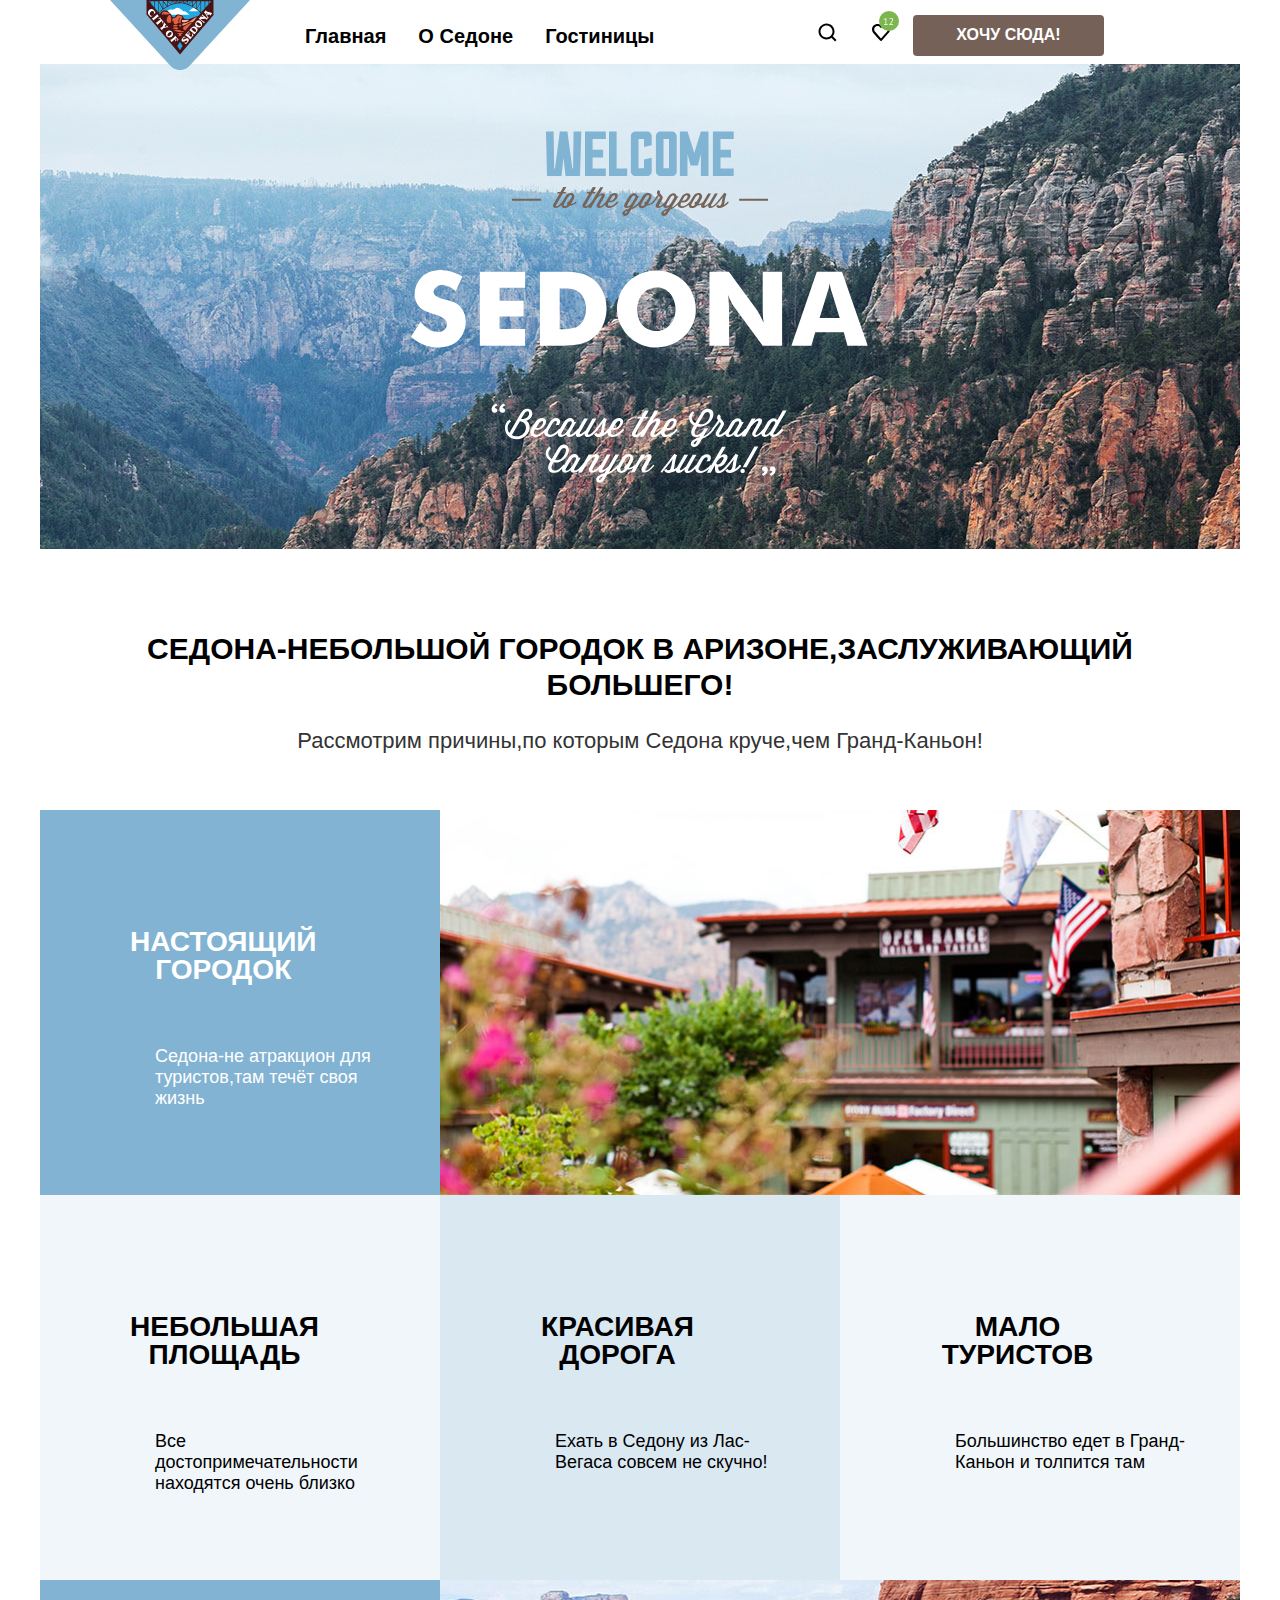
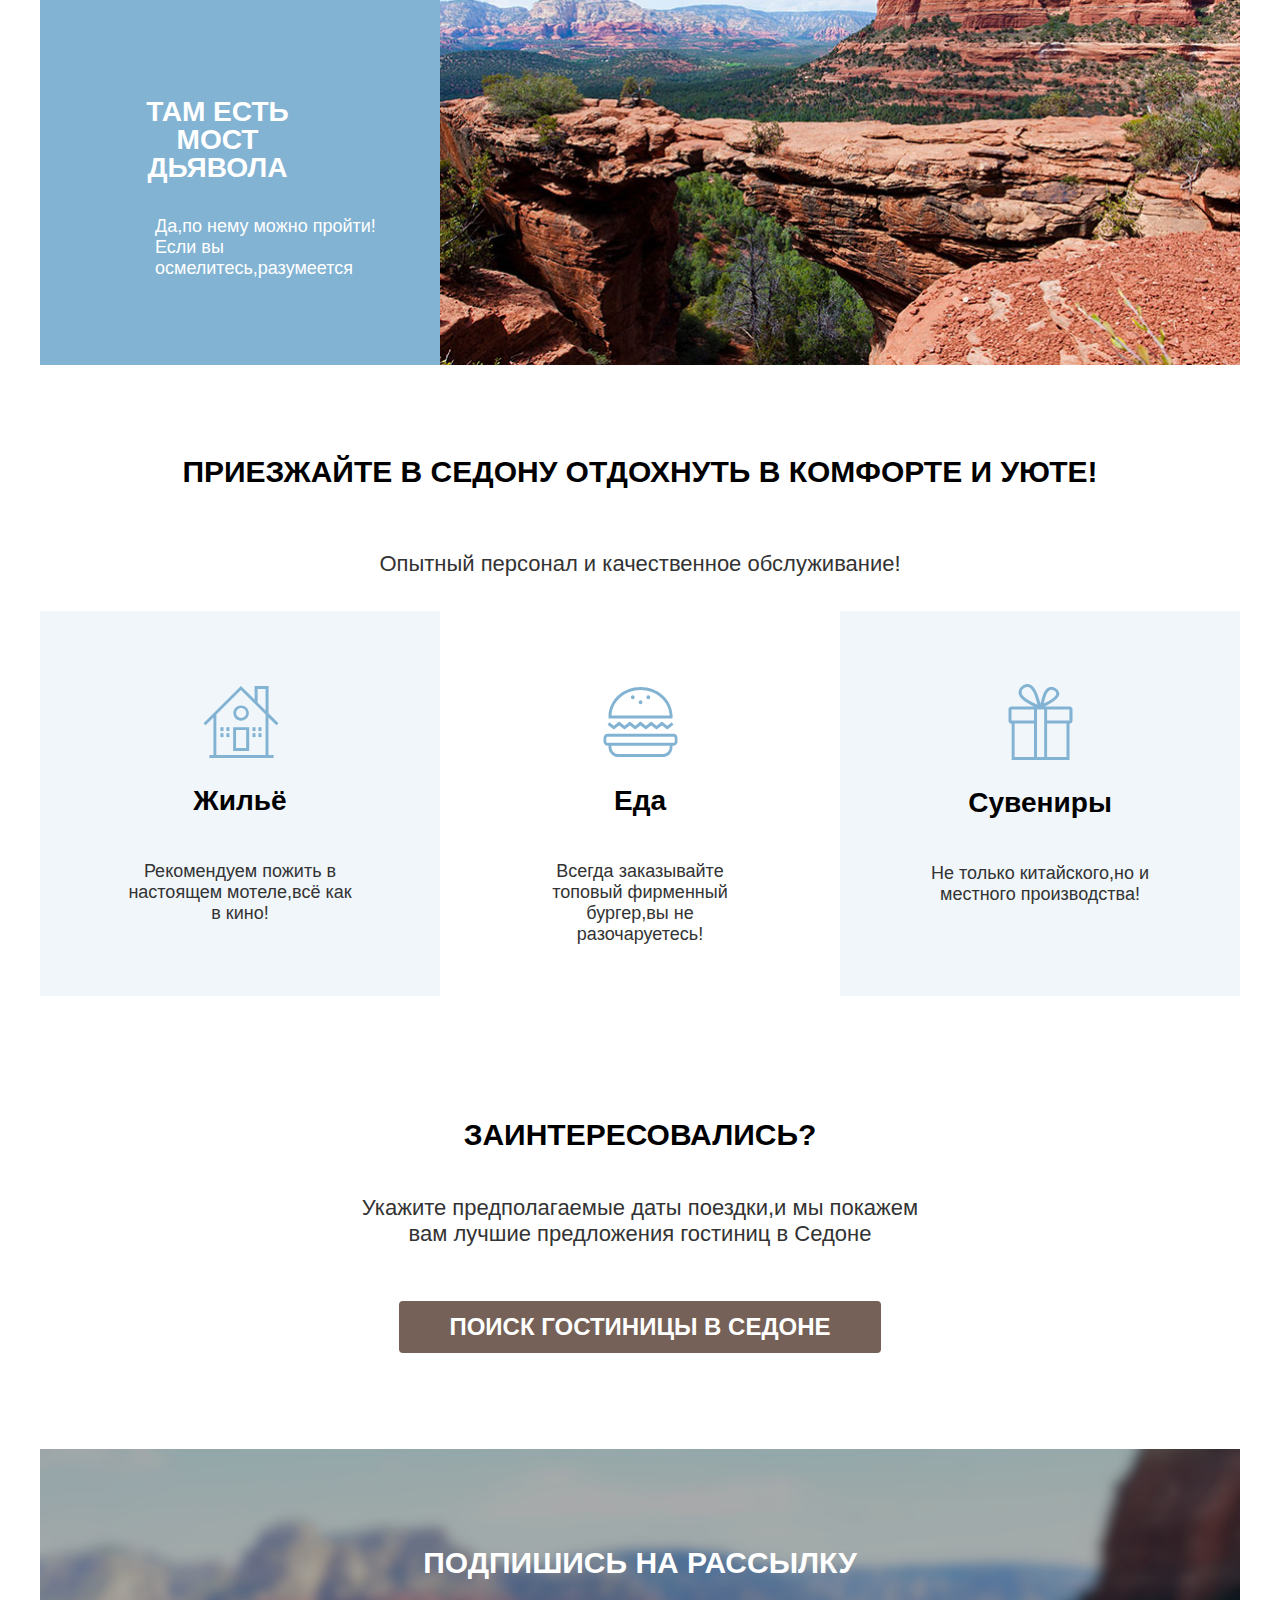
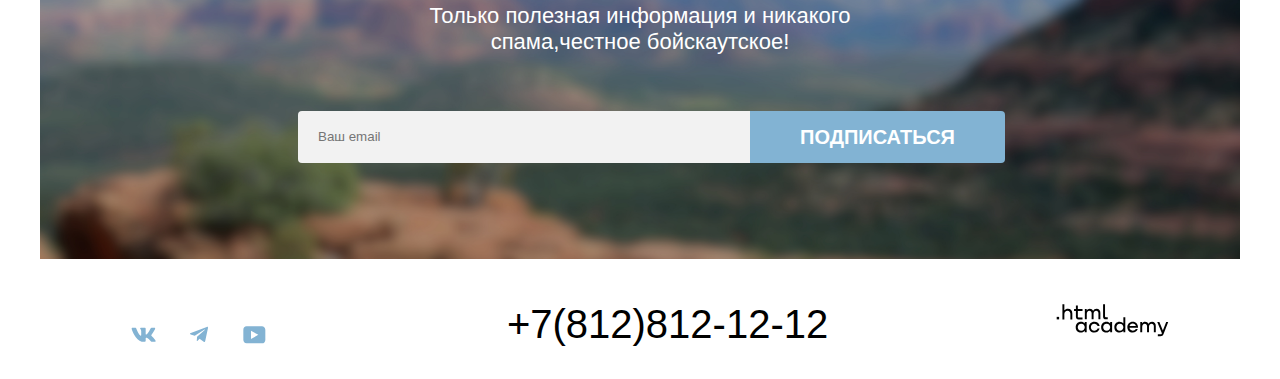
==== index.html @ cc3d9386 "Merge pull request #4 from StellaTessla/master" ====
<!DOCTYPE html>
<html lang="ru">

  <head>
    <meta charset="utf-8" >
    <title>HTML Academy: Седона</title>
    <link rel="stylesheet" href="styles/style.css">
  </head>

  <body>
    <div class="container">
      <header class="page-header">
        <a class="nav-logo">
          <img class="logo-img" src="images/images/logo_sedona.svg" width="140" height="70" alt="логотип">
        </a>
        <nav class="navigation">
          <ul class="navigation-list">
            <li class="navigation-item navigation-item--active">
              <a class="navigation-link" href="#">Главная</a>
            </li>
            <li class="navigation-item">
              <a class="navigation-link" href="#">О Седоне</a>
            </li>
            <li class="navigation-item">
              <a class="navigation-link" href="catalog.html">Гостиницы</a>
            </li>
          </ul>
          <ul class="navigation-user">
            <li class="item-user">
              <a class="navigation-link" href="#">
                <img src="images/img_icon/search_icon.svg" width="44" height="64">
              </a>
            </li>
            <li class="item-user">
              <a class="navigation-link" href="#">
                <img src="images/img_icon/favorites_icon.svg" width="44" height="64">
              </a>
            </li>
            <li class="item-user-registration">
              <a class="navigation-link-registration" href="#">Хочу сюда!</a>
            </li>
          </ul>
        </nav>
      </header>
      <main class="main-container main-inner">
        <section class="hero">
          <img src ="images/images/welcome.svg" width="458" height="352" alt="welcome">
        </section>
        <section class="advantages">
         <div class="welcome">
          <p class="advantages-description heading-m">
            Седона-небольшой городок в Аризоне,заслуживающий большего!
          </p>
          <p class="description-advantages heading-s">
            Рассмотрим причины,по которым Седона круче,чем Гранд-Каньон!
          </p>
         </div>
          <ul class="advantages-list">
            <li class="advantages-item advantages-item--picture">
              <div class="advantages-item-text">
              <h3 class="advantages-title">Настоящий городок</h3>
              <p class="advantages-description description text-m">
                Седона-не атракцион для туристов,там течёт своя жизнь
              </p>
            </div>
              <img src="images/images/photo-1.jpg" width="800" height="385" alt="Вид на здания города">
            </li>
            <li class="advantages-item">
              <div class="advantages-item-text">
              <h3 class="advantages-title">Небольшая площадь</h3>
              <p class="advantages-description description text-m">
                Все достопримечательности находятся очень близко
              </p>
            </div>
            </li>
            <div class="advantages-item-color">
            <li class="advantages-item">
              <div class="advantages-item-text">
              <h3 class="advantages-title">Красивая дорога</h3>
              <p class="advantages-description description text-m">
                Ехать в Седону из Лас-Вегаса совсем не скучно!
              </p>
              </div>
              </div>
            </li>
            <li class="advantages-item">
              <div class="advantages-item-text">
              <h3 class="advantages-title">Мало туристов</h3>
              <p class="advantages-description description text-m">
                Большинство едет в Гранд-Каньон и толпится там
              </p>
              </div>
            </li>
            <li class="advantages-item advantages-item--picture">
              <div class="advantages-item-text">
              <h3 class="advantages-title">Там есть мост дьявола</h3>
              <p class="advantages-description description text-m">
                Да,по нему можно пройти!Если вы осмелитесь,разумеется
              </p>
              </div>
              <img src="images/images/photo-2.jpg" width="800" height="385" alt="Вид на каньон в Седоне">
            </li>
          </ul>
        </section>
        <section class="services">
          <div class="welcome2-container">
          <p class="advantages-description heading-m">
            Приезжайте в Седону отдохнуть в комфорте и уюте!
          </p>
          <p class="description-advantages heading-s">
            Опытный персонал и качественное обслуживание!
          </p>
          </div>
          <ul class="services-list">
            <li class="service-item service-item--primary">
              <img src="images/img_icon/housing-icon.svg" width="77" height="72" alt="Жильё">
              <h3 class="service-title">Жильё</h3>
              <p class="service-description description text-m">
                Рекомендуем пожить в настоящем мотеле,всё как в кино!
              </p>
            </li>
            <li class="service-item">
              <img src="images/img_icon/food-icon.svg" width="76" height="72" alt="Еда">
              <h3 class="service-title">Еда</h3>
              <p class="service-description description text-m">
                Всегда заказывайте топовый фирменный бургер,вы не разочаруетесь!
              </p>
            </li>
            <li class="service-item service-item--primary">
              <img src="images/img_icon/souvenirs-icon.svg" width="76" height="76" alt="Сувениры">
              <h3 class="service-title">Сувениры</h3>
              <p class="service-description description text-m">
                Не только китайского,но и местного производства!
              </p>
            </li>
          </ul>
        </section>
        <section class="search">
          <h2 class="search-title">Заинтересовались?</h2>
          <p class="search-description">
            Укажите предполагаемые даты поездки,и мы покажем вам лучшие
            предложения гостиниц в Седоне
          </p>
          <a href="catalog.html" class="registration">Поиск гостиницы в Седоне</a>
        </section>
        <section class="newsletter">
          <h2 class="newsletter-title">Подпишись на рассылку</h2>
          <p class="newsletter-description">
            Только полезная информация и никакого спама,честное бойскаутское!
          </p>
          <form class="newsletter-form" action="https://echo.htmlacademy.ru/" method="post">
              <input class="field" placeholder="Ваш email" type="email" name="newsletter-email" id="newsletter-email"
                required>
            <button type= "submit" class="button-newsletter">Подписаться</button>
          </form>
        </section>
      </main>
      <footer class="footer-contacts">
          <ul class="footer-social-list">
            <li class="footer-social-item">
              <a class="footer-social-link" href="#"><span class="visually-hidden">Вконтакте</span>
              <img src="images/img_icon/social-vk_icon.svg" width="48" height="41" alt="Вконтакте">
              </a>
            </li>
            <li class="footer-social-item">
              <a class="footer-social-link" href="#"><span class="visually-hidden">Телеграм</span>
              <img src="images/img_icon/social-telegram_icon.svg" width="48" height="41" alt="Telegram">
              </a>
            </li>
            <li class="footer-social-item">
              <a class="footer-social-link" href="#">
            <span class="visually-hidden">Youtube</span>
            <img src="images/img_icon/social-youtube_icon.svg" width="48" height="41" alt="Youtube">
            </a>
            </li>
          </ul>
          <a class="footer-contacts-adress-phone" href="tel:+7(812)812-12-12">+7(812)812-12-12</a>
          <a class="about-creators" href="tphts://htmlacademy.ru/"><img src="images/images/logo_htmlacademy.svg"
              width="115" height="33" alt="Логотип HTML Academy"></a>
      </footer>
    </div>
  </body>

</html>
---- styles/style.css ----
@font-face {
  font-family: "PT Sans";
  font-style: normal;
  font-weight: 400;
  src: url("fonts/ptsans-400.woff2") format(woff2);
  font-display: swap;
}

@font-face {
  font-family: "PT Sans";
  font-style: normal;
  font-weight: 700;
  src: url("fonts/ptsans-700.woff2") format(woff2);
  font-display: swap;
}


html {
box-sizing: border-box;
}

*,*:before, *:after{
  box-sizing: inherit;
}

.container {
  width: 1200px;
  margin: 0 auto;
}

body {
  margin: 0;
  font-family: "PT Sans", "Arial", sans-serif;
  font-size: 24px;
  line-height: 28px;
  color: #000000;
  background-color: #ffffff;
}

.visually-hidden{
  position:absolute;
  width: 1px;
  height: 1px;
  margin: 1px;
  padding: 0;
  border: 0;
  clip: rect(0 0 0 0);
  overflow: hidden;
}

/*Pages*/

.page-header {
display: flex;
flex-direction: row;
width: 1200px;
padding: 0 70px;
height: 70px;
justify-content: space-between;
margin-bottom: -6px;
}

.nav-logo {
  display: block;
  position: relative;
}

.navigation {
  display: flex;
  margin: 0 auto;
  max-width: 890px;
  justify-content: space-between;
}

.navigation-list {
  display: flex;
  flex-wrap: wrap;
  width: 500px;
  margin: 0;
  padding: 0;
  align-items: center;
  list-style: none;
  box-sizing: border-box;
}

.navigation-item {
  margin-right: 32px;
  display: list-item;
  list-style: none;
}

.navigation-user {
  display: flex;
  align-items: center;
  width: 310px;
  list-style: none;
  margin: 0;
  padding: 0;
}

.item-user{
  margin-right: 10px;
  display: list-item;
}

.navigation-link {
  font-size: 20px;
  font-weight: 700;
  line-height: 24px;
  text-decoration: none;
  text-align: left;
  color: #000000;
}

.item-user-registration {
  min-height: 41px;
  display: flex;
  text-align: center;
  text-transform: uppercase;
  background-color: #756157;
  width: 191px;
  border: none;
  border-radius: 4px;
}

.navigation-link-registration{
  display: inline-block;
  margin: auto;
  border-radius: 4px;
  font-size: 16px;
  font-weight: 700;
  line-height: 20px;
  text-align: center;
  text-decoration: none;
  color: #ffffff;
}

.main-container {
  flex-grow: 1;
}


.hero {
  display: flex;
  flex-direction: column;
  justify-content: center;
  align-items: center;
  width: 1200px;
  height: 485px;
  background-image: url("../images/images/sedona-mountains.jpg");
  background-size: cover;
  background-color: #333333;
}

/*heading*/
.heading-m {
  font-weight: 700;
  font-size: 30px;
  line-height: 36px;
  text-transform: uppercase;
  text-align: center;
}

.heading-s {
  font-size: 22px;
  line-height: 26px;
  font-weight: 400;
  text-align: center;
}

/*texts*/
.text-m {
  font-size: 18px;
  line-height: 21px;
  font-weight: 400;
  width: 230px;
  height: 42px;;
}

/*advantages*/

.welcome{
  display: flex;
  flex-direction: column;
  justify-content: center;
  align-items: center;
  padding: 69px 0;;
  height: 261px;
  box-sizing: inherit;
}

.advantages-description {
  display: flex;
  min-height: 72px;
  margin:25px;
}

.description-advantages {
  display: flex;
  text-align: center;
  font-weight: 400;
  color: #333333;
  height: 26px;
  margin: 0 ;
}

.advantages-list{
  display: flex;
  flex-wrap: wrap;
  list-style: none;
  margin: 0;
  padding: 0;
}
.advantages-item-color{
  background: #83B3D333;
}

.advantages-item {
  display: flex;
  align-items: center;
  justify-content: center;
  width: 400px;
  height: 385px;
  background-color:  #83b3d31f;
}
.advantages-item-text{
  width: 400px;
  height: 385px;
  padding: 90px;
}

.advantages-item--picture {
  width: 100%;
  color: #ffffff;
  background-color: #82b3d3;
}

.advantages-title {
  display: flex;
  text-transform: uppercase;
  max-width: 175px;
  height:88px;
  line-height: 28px;
  font-weight: 700;
  text-align: center;
  margin-bottom: 30px;
}

/*services*/
.welcome2-container{
  display: flex;
  flex-wrap: wrap;
  justify-content: center;
  align-items: center;
  padding: 64px 0;
  height: 246px;
}

.service{
  height: 631px;
}

.services-list {
  display: grid;
  grid-template-columns: repeat(auto-fit, minmax(400px, 1fr));
  grid-template-rows: 385px;
  text-align: center;
  list-style: none;
  margin: 0;
  padding: 0;
}

.service-item {
  display: flex;
  flex-direction: column;
  align-items: center;
  justify-content: center;
  padding: 20px 85px;
  width: 400px;
}

.service-title {
  display: flex;
  font-weight: 700;
  text-align: center;
}

.service-description {
  display: flex;
  font-size: 18px;
  font-weight: 400;
  line-height: 21px;
  text-align: center;
  color: #333333;
}

.service-item--primary {
  background-color: #83b3d31f;
}

/*search*/
.search {
  display: flex;
  flex-direction: column;
  align-items: center;
  justify-content: center;
  padding: 96px 304px;
}

.search-title {
  margin-bottom: 20px;
  text-transform: uppercase;
  font-size: 30px;
  font-weight: 700;
  line-height: 36px;
  text-align: center;
}

.search-description {
  margin-bottom: 54px;
  font-size: 22px;
  font-weight: 400;
  line-height: 26px;
  text-align: center;
  color: #333333;
}

.registration {
  display: inline-block;
  font-family: inherit;
  text-transform: uppercase;
  text-decoration: none;
  border-radius: 4px;
  min-height: 52px;
  font-weight: 700;
  line-height: 36px;
  padding: 8px 50px;
  text-align: center;
  color: #ffffff;
  background-color: #756157;
}

/*newsletter*/

.newsletter {
  display: flex;
  flex-direction: column;
  align-items: center;
  justify-content: center;
  padding: 96px 70px;
  background-image: url(../images/images/footer.jpg);
  background-size: 100% auto ;
  background-color: blue ;
  background-repeat: no-repeat;
}

.newsletter-title {
  font-size: 30px;
  font-weight: 700;
  line-height: 36px;
  text-align: center;
  text-transform: uppercase;
  margin: 0;
  color: #ffffff;
}


.newsletter-description {
  max-width: 467px;
  height: 54px;
  margin-bottom: 54px;
  font-size: 22px;
  font-weight: 400;
  line-height: 26px;
  text-align: center;
  color: #ffffff;
}

.newsletter-form{
  display:grid;
  grid-template-columns: 1fr auto;
  height: 52px;
  width: 684px;
}

.newsletter-adress{
  display: inline-block;
  width: 452px;
  min-height: 52px;
  border: none;

}

.newsletter-email {
  font-size: 18px;
  font-weight: 400;
  line-height: 24px;
  text-align: left;
  color: #000000;
  background: #f2f2f2;
}

.field{
  width: 452px;
  min-height: 52px;
  padding: 12px 20px;
  background-color: #f2f2f2;
  border-radius: 4px 0 0 4px;
  border: none;
}

.button-newsletter {
  padding: 8px 50px;
  min-height: 52px;
  border-radius: 0%;
  border-bottom-right-radius: 4px ;
  border-top-right-radius: 4px;
  text-transform: uppercase;
  border: none;
  font-size: 20px;
  font-weight: 700;
  line-height: 36px;
  text-align: center;
  color: #ffffff;
  background-color: #82b3d3;
}
/*footer*/

.footer-contacts {
  display: flex;
  width: 1200;
  min-height: 120px;
  padding: 40px 70px 30px 70px;
  justify-content: space-between;
  align-items: center;
}

.footer-social-list{
  width: 170px;
  display: flex;
  flex-wrap: wrap;
  margin: 0;
  padding: 0;
  list-style-type:none ;
}

.footer-social-item {
  margin-right: 8px;
}

.footer-social-link{
  display: block;
  width: 47px;
  height: 40px;
  padding: 10px;
}

.footer-contacts-adress-phone {
  padding: 5px 10px;
  margin: 0;
  max-width: 700px;
  text-decoration: none;
  font-weight: 400;
  font-size: 40px;
  line-height: 40px;
  text-align: center;
  text-transform: uppercase;
  color: #000000;
}

.about-creators {
  width: 114.9px;
}

/*catalog-hotels*/

.catalog-hotels {
  color: #ffffff;
  height: 412px;
  padding: 35px 70px;
  background-image: url(../images/images/catalog-img.jpg);
  background-size: cover ;
  background-color: blue ;
  background-repeat: no-repeat;
}

.catalog-container{
  display: flex;
  flex-direction: column;
  width: 1060px;
  height: 306px;
}

.inner-header-title {
  font-size: 60px;
  font-weight: 700;
  line-height: 78px;
  text-align: left;
  margin-top: 0;
  margin-bottom: 8px;
}

.breadcrumbs{
  height: 22px;
  width: 1060px;
  display: flex;
  margin: 0;
  padding: 0;
  list-style-type: none;
  align-items: center;
  margin-bottom: 40px;
}

.breadcrumbs-item{
  display: flex;
}

.breadcrumbs-item-home{
  display: flex;
  align-self: center;
}

.breadcrumbs-link {
  font-size: 16px;
  font-weight: 400;
  line-height: 21px;
  text-align: left;
}

.breadcrumbs-link-home{
  display: block;
  padding: 1px;

}

.catalog-filter {
  display: flex;
  column-gap: 70px;
  /*justify-content: space-between;*/
  width: 1060px;
  height: 158px;
}

.catalog-filter-group{
  display: flex;
  border: none;
  padding: 0;
  margin: 0;
  width: 153px;
  height: 158px;
}

.catalog-filter-list{
  list-style: none;
  margin: 0;
  padding: 0;
  display: grid;
  width: 101px;
  height: 153px;
}

.catalog-filter-title {
  margin-bottom: 32px;
  margin-top: 0;

}


.catalog-filter-title {
  margin-bottom: 32px;
  font-size: 20px;
  font-weight: 700;
  line-height: 24px;
  text-align: left;
}

.catalog-filter-item {
  position: relative;
  display: block;
  height: 23px;
  width: 153px;
  font-size: 18px;
  font-weight: 400;
  line-height: 23px;
  text-align: left;
}

.control-input{
 top:2px;
 left:0;
 width: 20px;
 height: 20px;
 background-color: #ffffff;
}


.filter-price-input{
  position: relative;
  width: 143px;
  height: 48px;
  padding: 12px 20px;
  font-size: 18px;
  font-weight: 700;
  line-height: 24px;
  border: none;
  color: #333333;
}

.filter-price-input-min{
  border-radius: 4px 0 0 4px;
}

.span{
  position:absolute;
  top: 10%;
  right: 20%;
  color: #aaaaaa;
}

.filter-price-slider{
  border: none;
  padding: 0;
  margin: 0;
}

.filter-title{
  margin-bottom: 32px;
  margin-top: 0;
  font-size: 20px;
  font-weight: 700;
  line-height: 24px;
  text-transform: capitalize;
}

.price{
  margin-bottom: 46px;
}

.input-price{
  position: relative;
}

.range_line-progress{
 height: 4px;
 background-color: #ffffff;
}

.range_line{
  position: relative;
  height: 4px;
  background-color: rgba(255, 255, 255, 0.3);
}

.range_button{
  position: absolute;
  width: 20px;
  height: 20px;
  background-color: #ffffff;
  border: none;
  border-radius: 4px;
  cursor: pointer;
}

.range_button-more{
  top:-8px;
  left: -10px;
}

.range_button-less{
  top: -8px;
  right: -10px;
}
.button-price{
  display: flex;
  flex-direction: column;
  justify-content: flex-start;
  gap: 30px;
  padding-top: 56px;
}

.button-form {
  padding: 2px;
  max-width: 191px;
  font-size: 16px;
  font-weight: 700;
  line-height: 20px;
  text-align: center;
  text-transform: uppercase;
  min-height: 36px;
  color: #ffffff;
  background-color: #82b3d3;
}

.button-reset{
  font-size: 16px;
  font-weight: 700;
  line-height: 20px;
  text-align: center;
  background-color: transparent;
  padding: 8px 50px;
  color: #ffffff;
  text-transform: uppercase;
  min-height: 36px;
  max-width: 191px;


}

/*catalog*/
.catalog{
  padding: 50px 70px 60px;
}

.control-catalog {
  display: flex;
  align-items: center;
  justify-content: space-between;
  margin-bottom: 40px;
}

.catalog-hotel {
  display: flex;
  font-size: 30px;
  font-weight: 700;
  line-height: 36px;
  text-align: center;
  text-transform: uppercase;
  margin: 0;
}

.select-control {
  display: flex;
  align-items: center;
  width: 292px;
  padding: 14px 20px;
  font-size: 18px;
  font-weight: 400;
  line-height: 21px;
  text-align: left;
  color: #333333;
}

.cards{
  display: flex;
  flex-wrap: wrap;
  justify-content: center;
  align-items: center;
  margin-right: 8px;
  margin: 0;
  padding: 0;
  max-width: 300px;
}

.hotels{
  display: grid;
  grid-template-columns: repeat(3, 340px);
  grid-gap:20px;
  margin: 0;
  padding: 0;
  padding-bottom: 40px;
  margin-bottom: 40px;
}

.hotel-info {
  grid-template-columns: 140px 140px;
  grid-template-rows: 212px 1fr;
  grid-gap:16px 20px;
  padding: 20px;
  width: 340px;
  display: grid;
  border: 1px solid #e6e6e6;
  border-radius: 4px;
  margin-right: 20px;
}

.hotel-title {
  font-weight: 700;
  text-align: left;
  grid-column: 2 span;
}

.hotel-block {
  justify-self: start;
  font-size: 18px;
  font-weight: 400;
  line-height: 21px;
  text-align: left;
  color: #333333;
}

.hotel-price{
  justify-self: end;
  font-size: 18px;
  font-weight: 400;
  line-height: 21px;
  text-align: left;
  color: #333333;

}

.button-brown {
  text-transform: uppercase;
  text-decoration: none;
  padding: 8px;
  font-size: 16px;
  font-weight: 700;
  line-height: 20px;
  width: 140px;
  height: 36px;
  border-radius: 4px;
  text-align: center;
  color: #ffffff;
  background-color: #756157;
}

.button-blue {
  padding: 2px;
  font-family: inherit;
  width:140px;
  height: 36px;
  font-size: 16px;
  font-weight: 700;
  line-height: 20px;
  text-align: center;
  text-transform: uppercase;
  border-radius: 4px;
  color: #ffffff;
  background-color: #82b3d3;
}

.btn btn--green {
  font-size: 16px;
  font-weight: 700;
  line-height: 20px;
  text-align: center;
  background-color: #7db54f;
}

.hotel-stars{
  margin: 0;
  padding: 0;
  list-style-type: none ;
  display: flex;
  gap: 6px;
}

.hotel-rate-text {
  width: 140px;
  height: 20px;
  font-size: 16px;
  font-weight: 400;
  line-height: 20px;
  text-align: center;
  color: #333333;
  text-transform: uppercase;
  font-style: normal;
  background-color: #f2f2f2;
}

.pagination{
  display: flex;
  margin: 0;
  padding: 0;
  margin-right: 8px;
  list-style-type: none;
}

.pagination-item{
  margin-right: 8px; ;

}

.pagination-link {
  display: block;
  font-size: 20px;
  font-weight: 700;
  line-height: 36px;
  min-height: 60px;
  min-width: 60px;
  padding: 12px;
  text-decoration: none;
  text-align: center;
  background-color: #82b3d3;
}


.newsletter-catalog{
display: flex;
flex-direction: column;
align-items: center;
justify-content: center;
padding: 96px 70px;
color: #000000;
}

.newsletter-title-catalog{
  font-size: 30px;
  font-weight: 700;
  line-height: 36px;
  text-align: center;
  text-transform: uppercase;
  margin: 0;
}

.newsletter-description-catalog{
  max-width: 467px;
  height: 54px;
  margin-bottom: 54px;
  font-size: 22px;
  font-weight: 400;
  line-height: 26px;
  text-align: center;
}
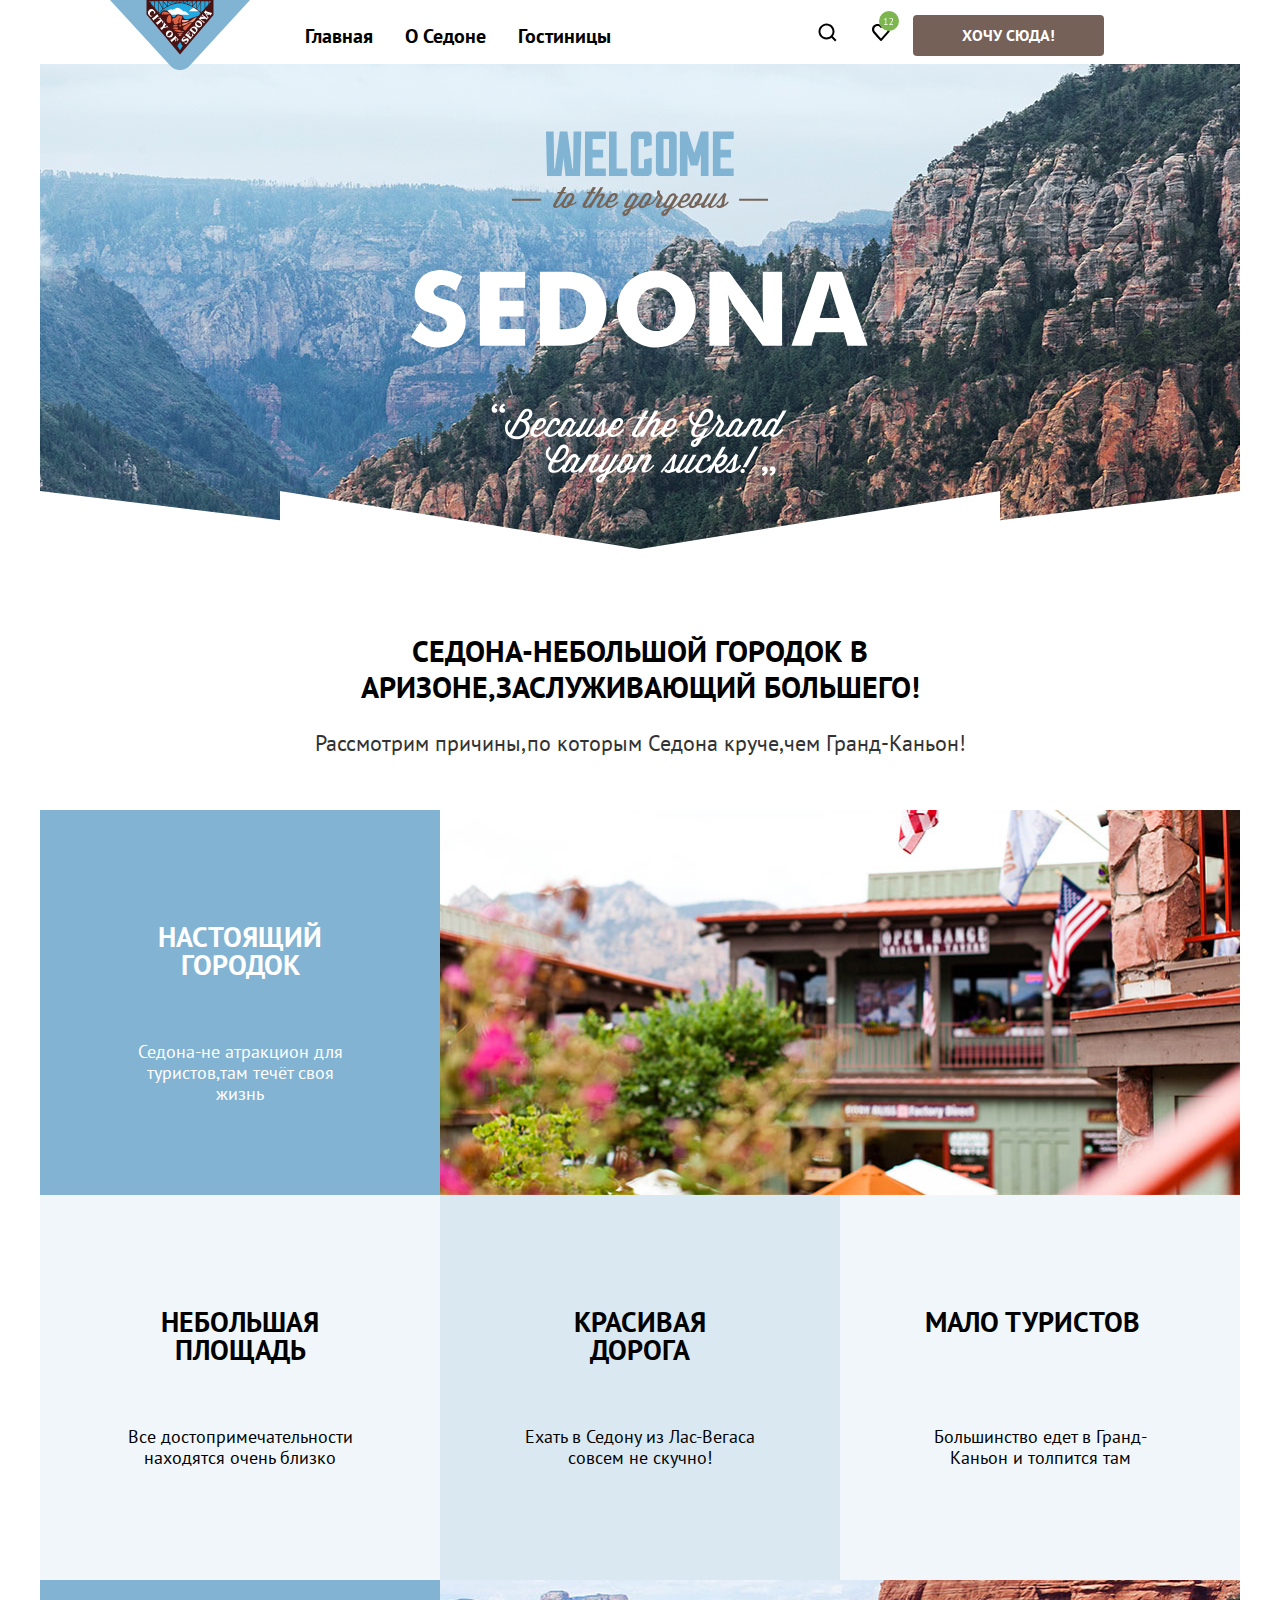
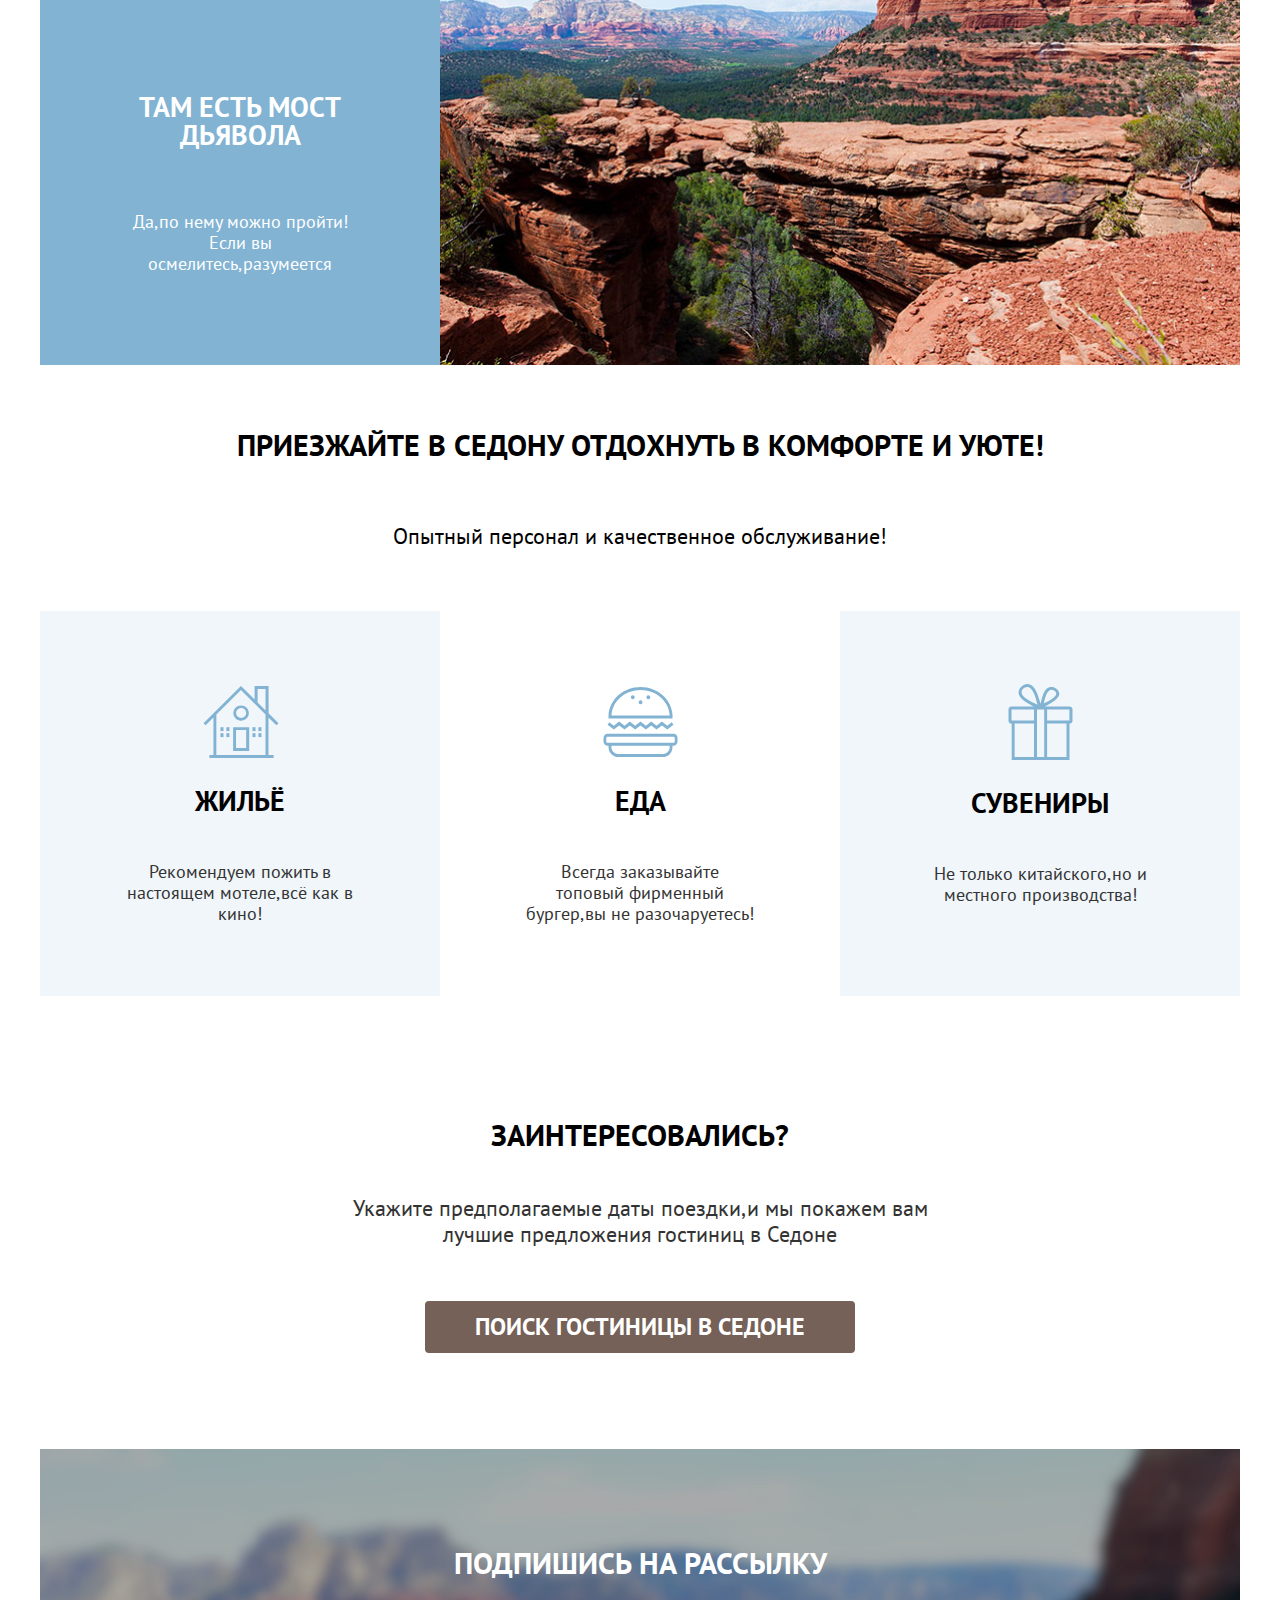
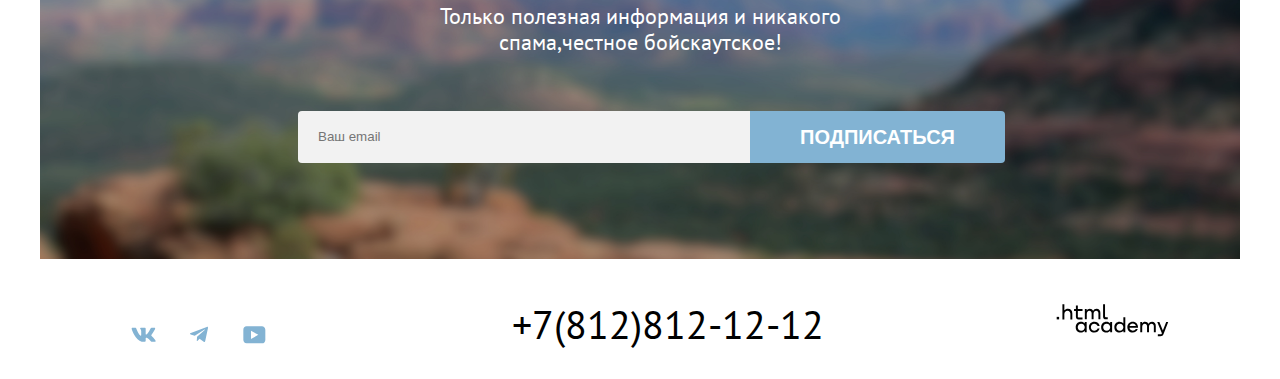
==== commit 2bb23841: "исправления2" ====
--- a/index.html
+++ b/index.html
@@ -104,10 +104,10 @@
         </section>
         <section class="services">
           <div class="welcome2-container">
-          <p class="advantages-description heading-m">
+          <p class="welcome-advantages">
             Приезжайте в Седону отдохнуть в комфорте и уюте!
           </p>
-          <p class="description-advantages heading-s">
+          <p class="advantages-welcome">
             Опытный персонал и качественное обслуживание!
           </p>
           </div>
--- a/styles/style.css
+++ b/styles/style.css
@@ -2,7 +2,7 @@
   font-family: "PT Sans";
   font-style: normal;
   font-weight: 400;
-  src: url("fonts/ptsans-400.woff2") format(woff2);
+  src: url("../fonts/PTSans-Regular.woff") format(woff2);
   font-display: swap;
 }
 
@@ -10,7 +10,7 @@
   font-family: "PT Sans";
   font-style: normal;
   font-weight: 700;
-  src: url("fonts/ptsans-700.woff2") format(woff2);
+  src: url("../fonts/PTSans-Bold.woff") format(woff2);
   font-display: swap;
 }
 
@@ -29,6 +29,9 @@
 }
 
 body {
+  display: flex;
+  flex-direction: column;
+  min-height: 100%;
   margin: 0;
   font-family: "PT Sans", "Arial", sans-serif;
   font-size: 24px;
@@ -63,6 +66,7 @@
 .nav-logo {
   display: block;
   position: relative;
+  z-index: 1;
 }
 
 .navigation {
@@ -148,12 +152,16 @@
   width: 1200px;
   height: 485px;
   background-image: url("../images/images/sedona-mountains.jpg");
+  clip-path: polygon(0% 0%, 100% 0%, 100% 88.04%, 80% 94.06%, 80% 88.04%, 50% 100%, 20% 88.04%, 20% 94.06%, 0% 88.04%);
   background-size: cover;
   background-color: #333333;
 }
 
 /*heading*/
 .heading-m {
+  max-width: 640px;
+  margin-bottom: 25px;
+  height: 72px;
   font-weight: 700;
   font-size: 30px;
   line-height: 36px;
@@ -173,6 +181,7 @@
   font-size: 18px;
   line-height: 21px;
   font-weight: 400;
+  text-align: center;
   width: 230px;
   height: 42px;;
 }
@@ -192,7 +201,6 @@
 .advantages-description {
   display: flex;
   min-height: 72px;
-  margin:25px;
 }
 
 .description-advantages {
@@ -217,16 +225,18 @@
 
 .advantages-item {
   display: flex;
+  flex-direction: column;
   align-items: center;
   justify-content: center;
   width: 400px;
   height: 385px;
   background-color:  #83b3d31f;
+  flex-wrap: wrap;
 }
 .advantages-item-text{
+  padding: 85px 85px ;
   width: 400px;
   height: 385px;
-  padding: 90px;
 }
 
 .advantages-item--picture {
@@ -238,12 +248,13 @@
 .advantages-title {
   display: flex;
   text-transform: uppercase;
-  max-width: 175px;
   height:88px;
   line-height: 28px;
   font-weight: 700;
   text-align: center;
   margin-bottom: 30px;
+  max-height: 175px;
+  word-wrap: break-word;
 }
 
 /*services*/
@@ -252,8 +263,25 @@
   flex-wrap: wrap;
   justify-content: center;
   align-items: center;
-  padding: 64px 0;
+  padding: 50px 0;
   height: 246px;
+}
+.welcome-advantages{
+  height: 72px;
+  margin-bottom: 20px;
+  font-weight: 700;
+  font-size: 30px;
+  line-height: 36px;
+  text-transform: uppercase;
+  margin: 0;
+}
+
+.advantages-welcome{
+  font-size: 22px;
+  line-height: 26px;
+  text-align: center;
+  margin: 0;
+  height: 26px;
 }
 
 .service{
@@ -283,6 +311,7 @@
   display: flex;
   font-weight: 700;
   text-align: center;
+  text-transform: uppercase;
 }
 
 .service-description {
@@ -406,6 +435,8 @@
   padding: 12px 20px;
   background-color: #f2f2f2;
   border-radius: 4px 0 0 4px;
+  outline: 0;
+  outline-offset: 0;
   border: none;
 }
 
@@ -670,6 +701,7 @@
   top: -8px;
   right: -10px;
 }
+
 .button-price{
   display: flex;
   flex-direction: column;
@@ -686,6 +718,8 @@
   line-height: 20px;
   text-align: center;
   text-transform: uppercase;
+  border: none;
+  border-radius: 4px;
   min-height: 36px;
   color: #ffffff;
   background-color: #82b3d3;
@@ -697,6 +731,7 @@
   line-height: 20px;
   text-align: center;
   background-color: transparent;
+  border: none;
   padding: 8px 50px;
   color: #ffffff;
   text-transform: uppercase;
@@ -732,12 +767,16 @@
   display: flex;
   align-items: center;
   width: 292px;
+  height: 52px;
+  border-radius: 4px;
+  border:2px solid #e5e5e5;
   padding: 14px 20px;
   font-size: 18px;
   font-weight: 400;
   line-height: 21px;
   text-align: left;
   color: #333333;
+  margin-right: 70px;
 }
 
 .cards{
@@ -777,6 +816,7 @@
   font-weight: 700;
   text-align: left;
   grid-column: 2 span;
+  margin-top:0 ;
 }
 
 .hotel-block {
@@ -807,6 +847,7 @@
   line-height: 20px;
   width: 140px;
   height: 36px;
+  border: none;
   border-radius: 4px;
   text-align: center;
   color: #ffffff;
@@ -822,6 +863,7 @@
   font-weight: 700;
   line-height: 20px;
   text-align: center;
+  border: none;
   text-transform: uppercase;
   border-radius: 4px;
   color: #ffffff;
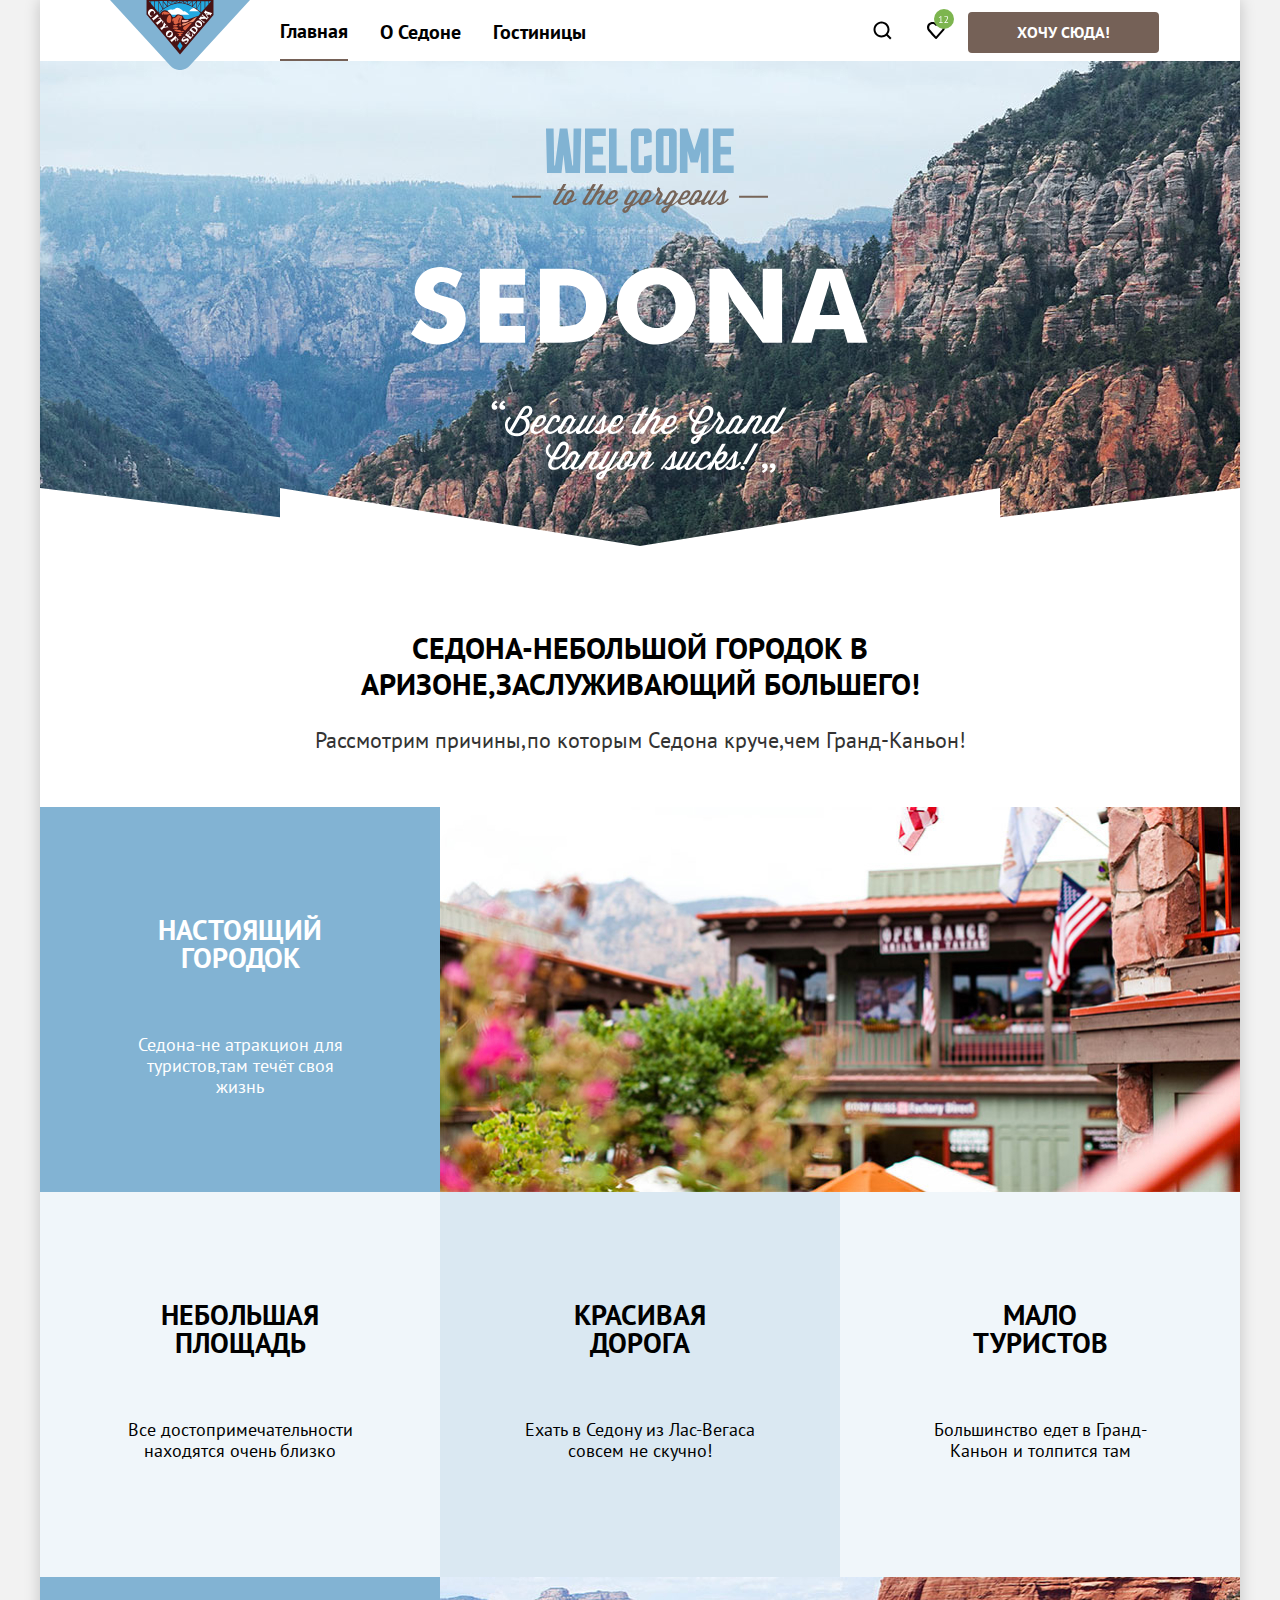
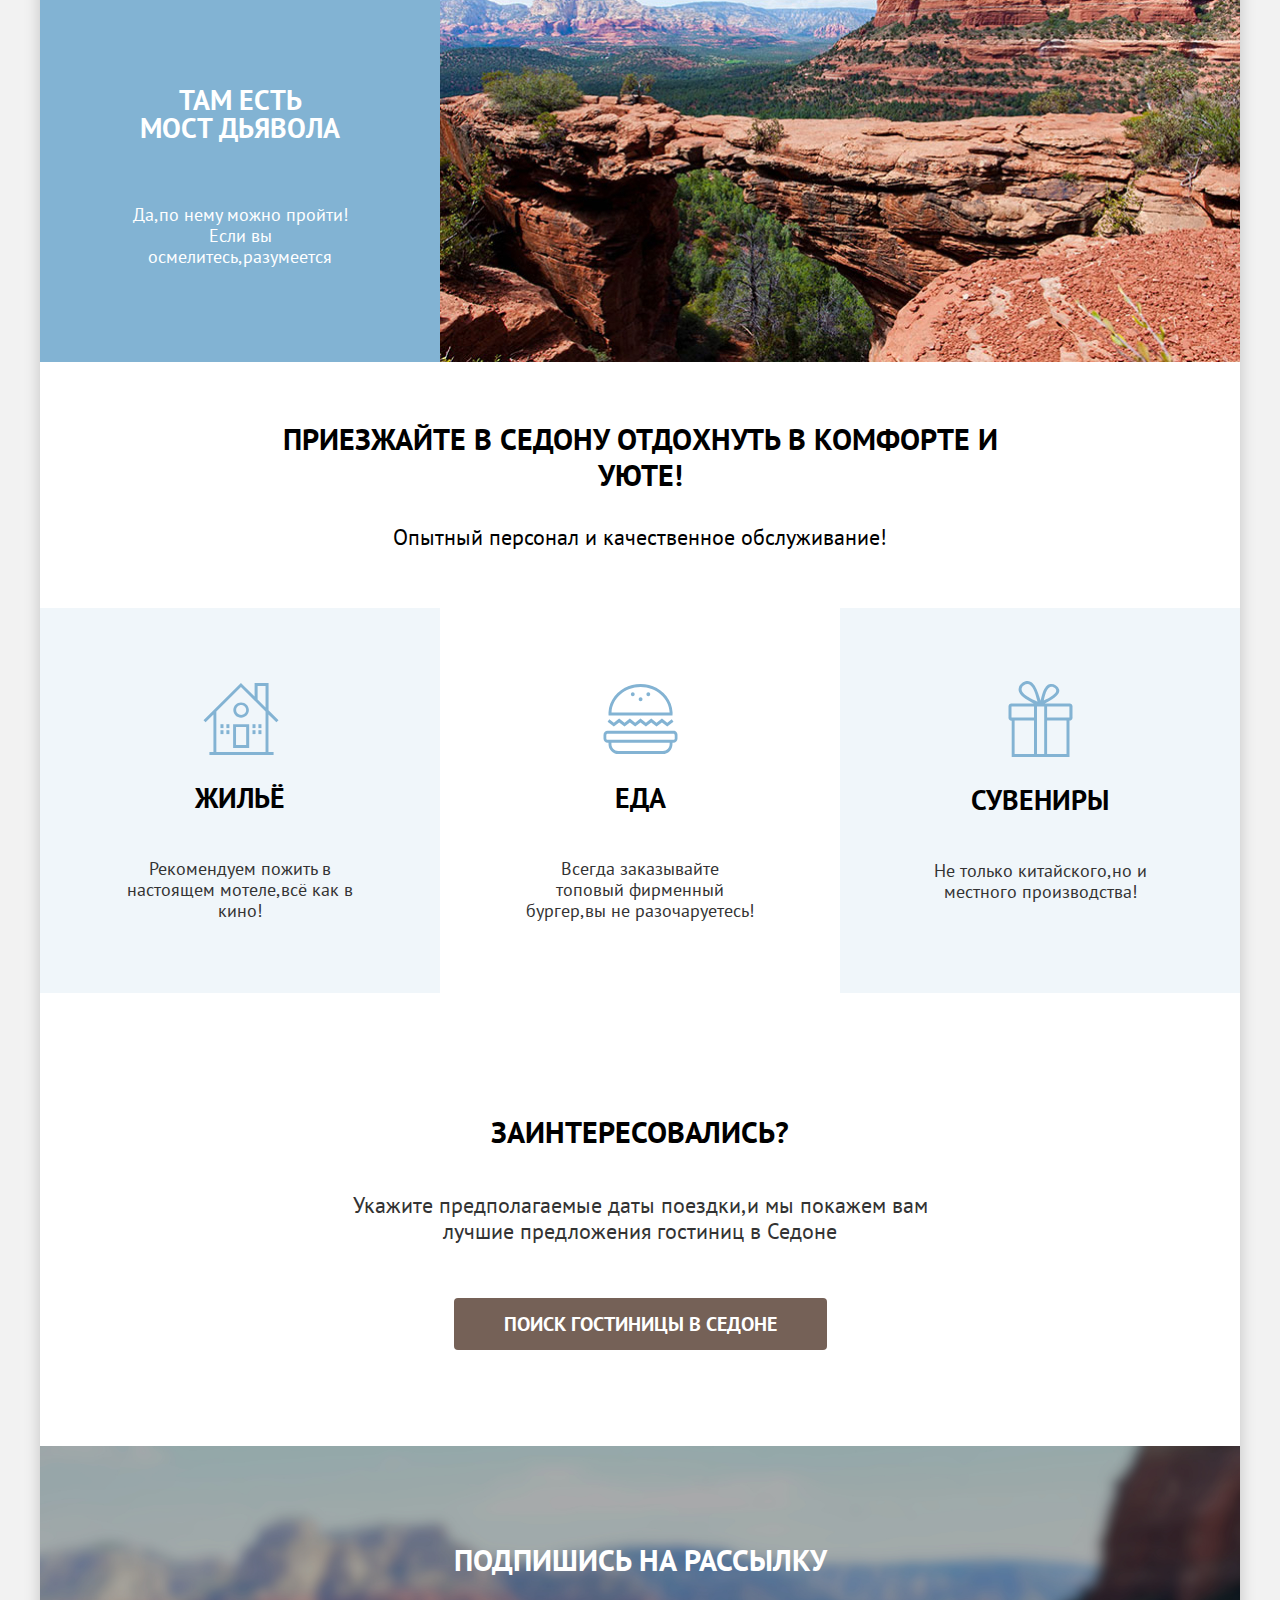
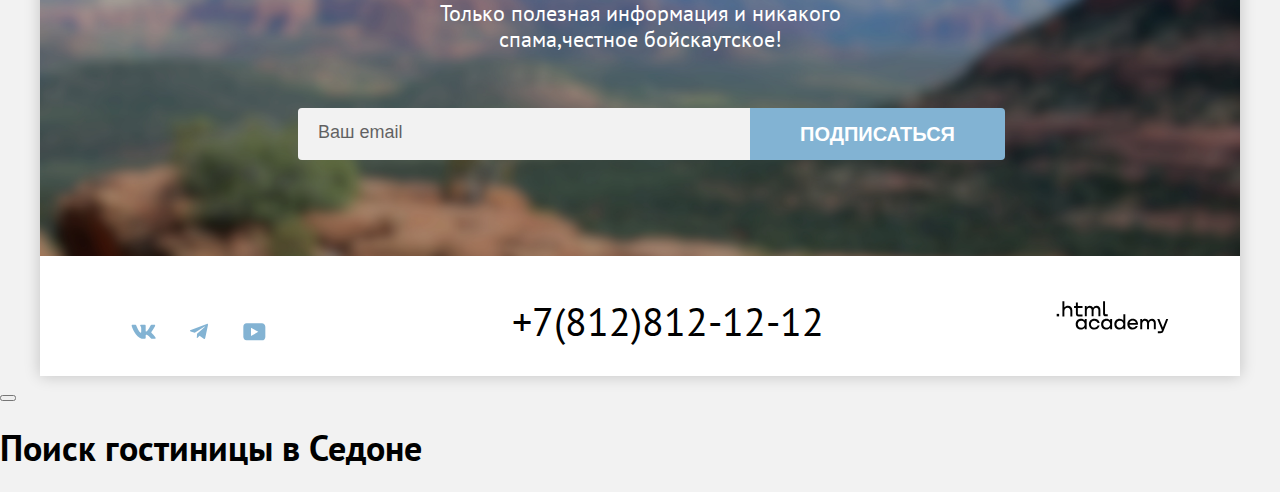
==== commit 60d5e403: "Исправления 3" ====
--- a/index.html
+++ b/index.html
@@ -15,8 +15,8 @@
         </a>
         <nav class="navigation">
           <ul class="navigation-list">
-            <li class="navigation-item navigation-item--active">
-              <a class="navigation-link" href="#">Главная</a>
+            <li class="navigation-item ">
+              <a class="navigation-link navigation-link-active" href="#">Главная</a>
             </li>
             <li class="navigation-item">
               <a class="navigation-link" href="#">О Седоне</a>
@@ -179,6 +179,17 @@
               width="115" height="33" alt="Логотип HTML Academy"></a>
       </footer>
     </div>
+  </*div class="modal-container">
+    <div class="modal modal-auth">
+      <button class="modal-close-button">
+        <span class="visually-hidden">Закрыть</span>
+      </button>
+      <section class="modal-content">
+        <h2 class="modal-title">Поиск гостиницы в Седоне</h2>
+      </section>
+    </div>
+
+    </div>
   </body>
 
 </html>
--- a/styles/style.css
+++ b/styles/style.css
@@ -16,16 +16,20 @@
 
 
 html {
-box-sizing: border-box;
-}
-
-*,*:before, *:after{
+  box-sizing: border-box;
+}
+
+*,
+*:before,
+*:after {
   box-sizing: inherit;
 }
 
 .container {
   width: 1200px;
   margin: 0 auto;
+  background-color: #ffffff;
+  box-shadow: 0px 0px 15px 0px #00000033;
 }
 
 body {
@@ -37,11 +41,11 @@
   font-size: 24px;
   line-height: 28px;
   color: #000000;
-  background-color: #ffffff;
-}
-
-.visually-hidden{
-  position:absolute;
+  background-color: #f2f2f2;
+}
+
+.visually-hidden {
+  position: absolute;
   width: 1px;
   height: 1px;
   margin: 1px;
@@ -54,13 +58,13 @@
 /*Pages*/
 
 .page-header {
-display: flex;
-flex-direction: row;
-width: 1200px;
-padding: 0 70px;
-height: 70px;
-justify-content: space-between;
-margin-bottom: -6px;
+  display: flex;
+  flex-direction: row;
+  width: 1200px;
+  padding: 0 70px;
+  height: 67px;
+  justify-content: space-between;
+  margin-bottom: -6px;
 }
 
 .nav-logo {
@@ -70,9 +74,9 @@
 }
 
 .navigation {
-  display: flex;
-  margin: 0 auto;
-  max-width: 890px;
+  height: 64px;
+  display: flex;
+  width: 890px;
   justify-content: space-between;
 }
 
@@ -93,6 +97,15 @@
   list-style: none;
 }
 
+.navigation-link{
+  display: block;
+  padding: 16px 0 16px 0;
+}
+
+.navigation-link-active{
+  border-bottom: 2px solid #756157;
+}
+
 .navigation-user {
   display: flex;
   align-items: center;
@@ -102,7 +115,7 @@
   padding: 0;
 }
 
-.item-user{
+.item-user {
   margin-right: 10px;
   display: list-item;
 }
@@ -127,7 +140,7 @@
   border-radius: 4px;
 }
 
-.navigation-link-registration{
+.navigation-link-registration {
   display: inline-block;
   margin: auto;
   border-radius: 4px;
@@ -183,17 +196,19 @@
   font-weight: 400;
   text-align: center;
   width: 230px;
-  height: 42px;;
+  height: 42px;
+  ;
 }
 
 /*advantages*/
 
-.welcome{
+.welcome {
   display: flex;
   flex-direction: column;
   justify-content: center;
   align-items: center;
-  padding: 69px 0;;
+  padding: 69px 0;
+  ;
   height: 261px;
   box-sizing: inherit;
 }
@@ -209,17 +224,18 @@
   font-weight: 400;
   color: #333333;
   height: 26px;
-  margin: 0 ;
-}
-
-.advantages-list{
+  margin: 0;
+}
+
+.advantages-list {
   display: flex;
   flex-wrap: wrap;
   list-style: none;
   margin: 0;
   padding: 0;
 }
-.advantages-item-color{
+
+.advantages-item-color {
   background: #83B3D333;
 }
 
@@ -230,11 +246,12 @@
   justify-content: center;
   width: 400px;
   height: 385px;
-  background-color:  #83b3d31f;
+  background-color: #83b3d31f;
   flex-wrap: wrap;
 }
-.advantages-item-text{
-  padding: 85px 85px ;
+
+.advantages-item-text {
+  padding: 85px 85px;
   width: 400px;
   height: 385px;
 }
@@ -248,7 +265,10 @@
 .advantages-title {
   display: flex;
   text-transform: uppercase;
-  height:88px;
+  height: 88px;
+  width: 200px;
+  margin: 0 auto;
+  margin-top: 24px;
   line-height: 28px;
   font-weight: 700;
   text-align: center;
@@ -258,7 +278,7 @@
 }
 
 /*services*/
-.welcome2-container{
+.welcome2-container {
   display: flex;
   flex-wrap: wrap;
   justify-content: center;
@@ -266,17 +286,20 @@
   padding: 50px 0;
   height: 246px;
 }
-.welcome-advantages{
+
+.welcome-advantages {
+  width: 800px;
   height: 72px;
-  margin-bottom: 20px;
+  margin: 0 auto;
+  margin-bottom: 14px;
+  text-align: center;
   font-weight: 700;
   font-size: 30px;
   line-height: 36px;
   text-transform: uppercase;
-  margin: 0;
-}
-
-.advantages-welcome{
+}
+
+.advantages-welcome {
   font-size: 22px;
   line-height: 26px;
   text-align: center;
@@ -284,7 +307,7 @@
   height: 26px;
 }
 
-.service{
+.service {
   height: 631px;
 }
 
@@ -362,6 +385,7 @@
   border-radius: 4px;
   min-height: 52px;
   font-weight: 700;
+  font-size: 20px;
   line-height: 36px;
   padding: 8px 50px;
   text-align: center;
@@ -378,8 +402,8 @@
   justify-content: center;
   padding: 96px 70px;
   background-image: url(../images/images/footer.jpg);
-  background-size: 100% auto ;
-  background-color: blue ;
+  background-size: 100% auto;
+  background-color: blue;
   background-repeat: no-repeat;
 }
 
@@ -395,7 +419,7 @@
 
 
 .newsletter-description {
-  max-width: 467px;
+  width: 542px;
   height: 54px;
   margin-bottom: 54px;
   font-size: 22px;
@@ -405,14 +429,14 @@
   color: #ffffff;
 }
 
-.newsletter-form{
-  display:grid;
+.newsletter-form {
+  display: grid;
   grid-template-columns: 1fr auto;
   height: 52px;
   width: 684px;
 }
 
-.newsletter-adress{
+.newsletter-adress {
   display: inline-block;
   width: 452px;
   min-height: 52px;
@@ -429,7 +453,17 @@
   background: #f2f2f2;
 }
 
-.field{
+
+::placeholder {
+  font-size: 18px;
+  font-weight: 400;
+  line-height: 24px;
+  text-align: left;
+  color: #000000;
+  opacity: 60%;
+}
+
+.field {
   width: 452px;
   min-height: 52px;
   padding: 12px 20px;
@@ -444,7 +478,7 @@
   padding: 8px 50px;
   min-height: 52px;
   border-radius: 0%;
-  border-bottom-right-radius: 4px ;
+  border-bottom-right-radius: 4px;
   border-top-right-radius: 4px;
   text-transform: uppercase;
   border: none;
@@ -455,6 +489,7 @@
   color: #ffffff;
   background-color: #82b3d3;
 }
+
 /*footer*/
 
 .footer-contacts {
@@ -466,20 +501,20 @@
   align-items: center;
 }
 
-.footer-social-list{
+.footer-social-list {
   width: 170px;
   display: flex;
   flex-wrap: wrap;
   margin: 0;
   padding: 0;
-  list-style-type:none ;
+  list-style-type: none;
 }
 
 .footer-social-item {
   margin-right: 8px;
 }
 
-.footer-social-link{
+.footer-social-link {
   display: block;
   width: 47px;
   height: 40px;
@@ -503,6 +538,17 @@
   width: 114.9px;
 }
 
+/*modal*/
+
+.modal-container{
+  display: flex;
+  position:fixed;
+  width: 100%;
+  height: 100%;
+  background-color: #F2F2F2CC;
+
+}
+
 /*catalog-hotels*/
 
 .catalog-hotels {
@@ -510,12 +556,12 @@
   height: 412px;
   padding: 35px 70px;
   background-image: url(../images/images/catalog-img.jpg);
-  background-size: cover ;
-  background-color: blue ;
+  background-size: cover;
+  background-color: blue;
   background-repeat: no-repeat;
 }
 
-.catalog-container{
+.catalog-container {
   display: flex;
   flex-direction: column;
   width: 1060px;
@@ -531,7 +577,7 @@
   margin-bottom: 8px;
 }
 
-.breadcrumbs{
+.breadcrumbs {
   height: 22px;
   width: 1060px;
   display: flex;
@@ -542,11 +588,11 @@
   margin-bottom: 40px;
 }
 
-.breadcrumbs-item{
-  display: flex;
-}
-
-.breadcrumbs-item-home{
+.breadcrumbs-item {
+  display: flex;
+}
+
+.breadcrumbs-item-home {
   display: flex;
   align-self: center;
 }
@@ -558,7 +604,7 @@
   text-align: left;
 }
 
-.breadcrumbs-link-home{
+.breadcrumbs-link-home {
   display: block;
   padding: 1px;
 
@@ -567,12 +613,11 @@
 .catalog-filter {
   display: flex;
   column-gap: 70px;
-  /*justify-content: space-between;*/
   width: 1060px;
   height: 158px;
 }
 
-.catalog-filter-group{
+.catalog-filter-group {
   display: flex;
   border: none;
   padding: 0;
@@ -581,7 +626,7 @@
   height: 158px;
 }
 
-.catalog-filter-list{
+.catalog-filter-list {
   list-style: none;
   margin: 0;
   padding: 0;
@@ -616,16 +661,25 @@
   text-align: left;
 }
 
-.control-input{
- top:2px;
- left:0;
- width: 20px;
- height: 20px;
- background-color: #ffffff;
-}
-
-
-.filter-price-input{
+.control-input {
+  position: absolute;
+  top: -3px;
+  left: 0;
+  width: 20px;
+  height: 20px;
+  background-color: #ffffff;
+  cursor: pointer;
+}
+
+.control{
+  position: relative;
+  display: block;
+  padding-left: 36px;
+cursor: pointer;
+}
+
+
+.filter-price-input {
   position: relative;
   width: 143px;
   height: 48px;
@@ -637,24 +691,24 @@
   color: #333333;
 }
 
-.filter-price-input-min{
+.filter-price-input-min {
   border-radius: 4px 0 0 4px;
 }
 
-.span{
-  position:absolute;
-  top: 10%;
-  right: 20%;
+.span {
+  position: absolute;
+  top: 1px;
+  right: 50px;
   color: #aaaaaa;
 }
 
-.filter-price-slider{
-  border: none;
-  padding: 0;
-  margin: 0;
-}
-
-.filter-title{
+.filter-price-slider {
+  border: none;
+  padding: 0;
+  margin: 0;
+}
+
+.filter-title {
   margin-bottom: 32px;
   margin-top: 0;
   font-size: 20px;
@@ -663,26 +717,29 @@
   text-transform: capitalize;
 }
 
-.price{
+.price {
   margin-bottom: 46px;
 }
 
-.input-price{
+.input-price {
   position: relative;
-}
-
-.range_line-progress{
- height: 4px;
- background-color: #ffffff;
-}
-
-.range_line{
+  font-size: 17px;
+  line-height: 24px;
+}
+
+.range_line-progress {
+  height: 4px;
+  background-color: #ffffff;
+  width: 196px;
+}
+
+.range_line {
   position: relative;
   height: 4px;
   background-color: rgba(255, 255, 255, 0.3);
 }
 
-.range_button{
+.range_button {
   position: absolute;
   width: 20px;
   height: 20px;
@@ -692,17 +749,17 @@
   cursor: pointer;
 }
 
-.range_button-more{
-  top:-8px;
+.range_button-more {
+  top: -8px;
   left: -10px;
 }
 
-.range_button-less{
+.range_button-less {
   top: -8px;
-  right: -10px;
-}
-
-.button-price{
+  right: 79px;
+}
+
+.button-price {
   display: flex;
   flex-direction: column;
   justify-content: flex-start;
@@ -725,7 +782,7 @@
   background-color: #82b3d3;
 }
 
-.button-reset{
+.button-reset {
   font-size: 16px;
   font-weight: 700;
   line-height: 20px;
@@ -742,7 +799,7 @@
 }
 
 /*catalog*/
-.catalog{
+.catalog {
   padding: 50px 70px 60px;
 }
 
@@ -769,7 +826,7 @@
   width: 292px;
   height: 52px;
   border-radius: 4px;
-  border:2px solid #e5e5e5;
+  border: 2px solid #e5e5e5;
   padding: 14px 20px;
   font-size: 18px;
   font-weight: 400;
@@ -777,23 +834,32 @@
   text-align: left;
   color: #333333;
   margin-right: 70px;
-}
-
-.cards{
+  background-color: #ffffff;
+  background-image: url(../images/img_icon/select.svg) ;
+  background-position: right 20px center;
+  background-repeat: no-repeat;
+  appearance: none;
+  cursor: pointer;
+}
+
+.cards {
   display: flex;
   flex-wrap: wrap;
   justify-content: center;
   align-items: center;
+  margin: 0;
+  padding: 0;
+  max-width: 300px;
+}
+
+.filter-control{
   margin-right: 8px;
-  margin: 0;
-  padding: 0;
-  max-width: 300px;
-}
-
-.hotels{
+}
+
+.hotels {
   display: grid;
   grid-template-columns: repeat(3, 340px);
-  grid-gap:20px;
+  grid-gap: 20px;
   margin: 0;
   padding: 0;
   padding-bottom: 40px;
@@ -803,7 +869,7 @@
 .hotel-info {
   grid-template-columns: 140px 140px;
   grid-template-rows: 212px 1fr;
-  grid-gap:16px 20px;
+  grid-gap: 16px 20px;
   padding: 20px;
   width: 340px;
   display: grid;
@@ -813,10 +879,12 @@
 }
 
 .hotel-title {
+  margin-top: 0;
+  margin-bottom: 0;
   font-weight: 700;
   text-align: left;
   grid-column: 2 span;
-  margin-top:0 ;
+
 }
 
 .hotel-block {
@@ -828,7 +896,7 @@
   color: #333333;
 }
 
-.hotel-price{
+.hotel-price {
   justify-self: end;
   font-size: 18px;
   font-weight: 400;
@@ -857,7 +925,7 @@
 .button-blue {
   padding: 2px;
   font-family: inherit;
-  width:140px;
+  width: 140px;
   height: 36px;
   font-size: 16px;
   font-weight: 700;
@@ -870,25 +938,36 @@
   background-color: #82b3d3;
 }
 
-.btn btn--green {
+.button-favorit{
+  padding: 2px;
+  font-family: inherit;
+  width: 140px;
+  height: 36px;
   font-size: 16px;
   font-weight: 700;
   line-height: 20px;
   text-align: center;
+  border: none;
+  text-transform: uppercase;
+  border-radius: 4px;
+  color: #ffffff;
   background-color: #7db54f;
 }
 
-.hotel-stars{
-  margin: 0;
-  padding: 0;
-  list-style-type: none ;
+.hotel-stars {
+  margin: 0;
+  padding: 0;
+  list-style-type: none;
   display: flex;
   gap: 6px;
 }
 
 .hotel-rate-text {
+  top: 9px;
+  left: 183px;
   width: 140px;
-  height: 20px;
+  height: 37px;
+  border-radius: 4px;
   font-size: 16px;
   font-weight: 400;
   line-height: 20px;
@@ -899,7 +978,7 @@
   background-color: #f2f2f2;
 }
 
-.pagination{
+.pagination {
   display: flex;
   margin: 0;
   padding: 0;
@@ -907,8 +986,9 @@
   list-style-type: none;
 }
 
-.pagination-item{
-  margin-right: 8px; ;
+.pagination-item {
+  margin-right: 8px;
+  border-radius: 4px
 
 }
 
@@ -919,23 +999,37 @@
   line-height: 36px;
   min-height: 60px;
   min-width: 60px;
+  border-radius: 4px;
   padding: 12px;
   text-decoration: none;
   text-align: center;
   background-color: #82b3d3;
-}
-
-
-.newsletter-catalog{
-display: flex;
-flex-direction: column;
-align-items: center;
-justify-content: center;
-padding: 96px 70px;
-color: #000000;
-}
-
-.newsletter-title-catalog{
+  color: #ffffff;
+}
+
+.pagination-link-first{
+  color: #000000;
+  background-color: #F2F2F2;
+
+}
+
+.pagination-link-ellipses{
+  background-color: #FFFFFF;
+
+}
+
+
+
+.newsletter-catalog {
+  display: flex;
+  flex-direction: column;
+  align-items: center;
+  justify-content: center;
+  padding: 96px 70px;
+  color: #000000;
+}
+
+.newsletter-title-catalog {
   font-size: 30px;
   font-weight: 700;
   line-height: 36px;
@@ -944,7 +1038,7 @@
   margin: 0;
 }
 
-.newsletter-description-catalog{
+.newsletter-description-catalog {
   max-width: 467px;
   height: 54px;
   margin-bottom: 54px;
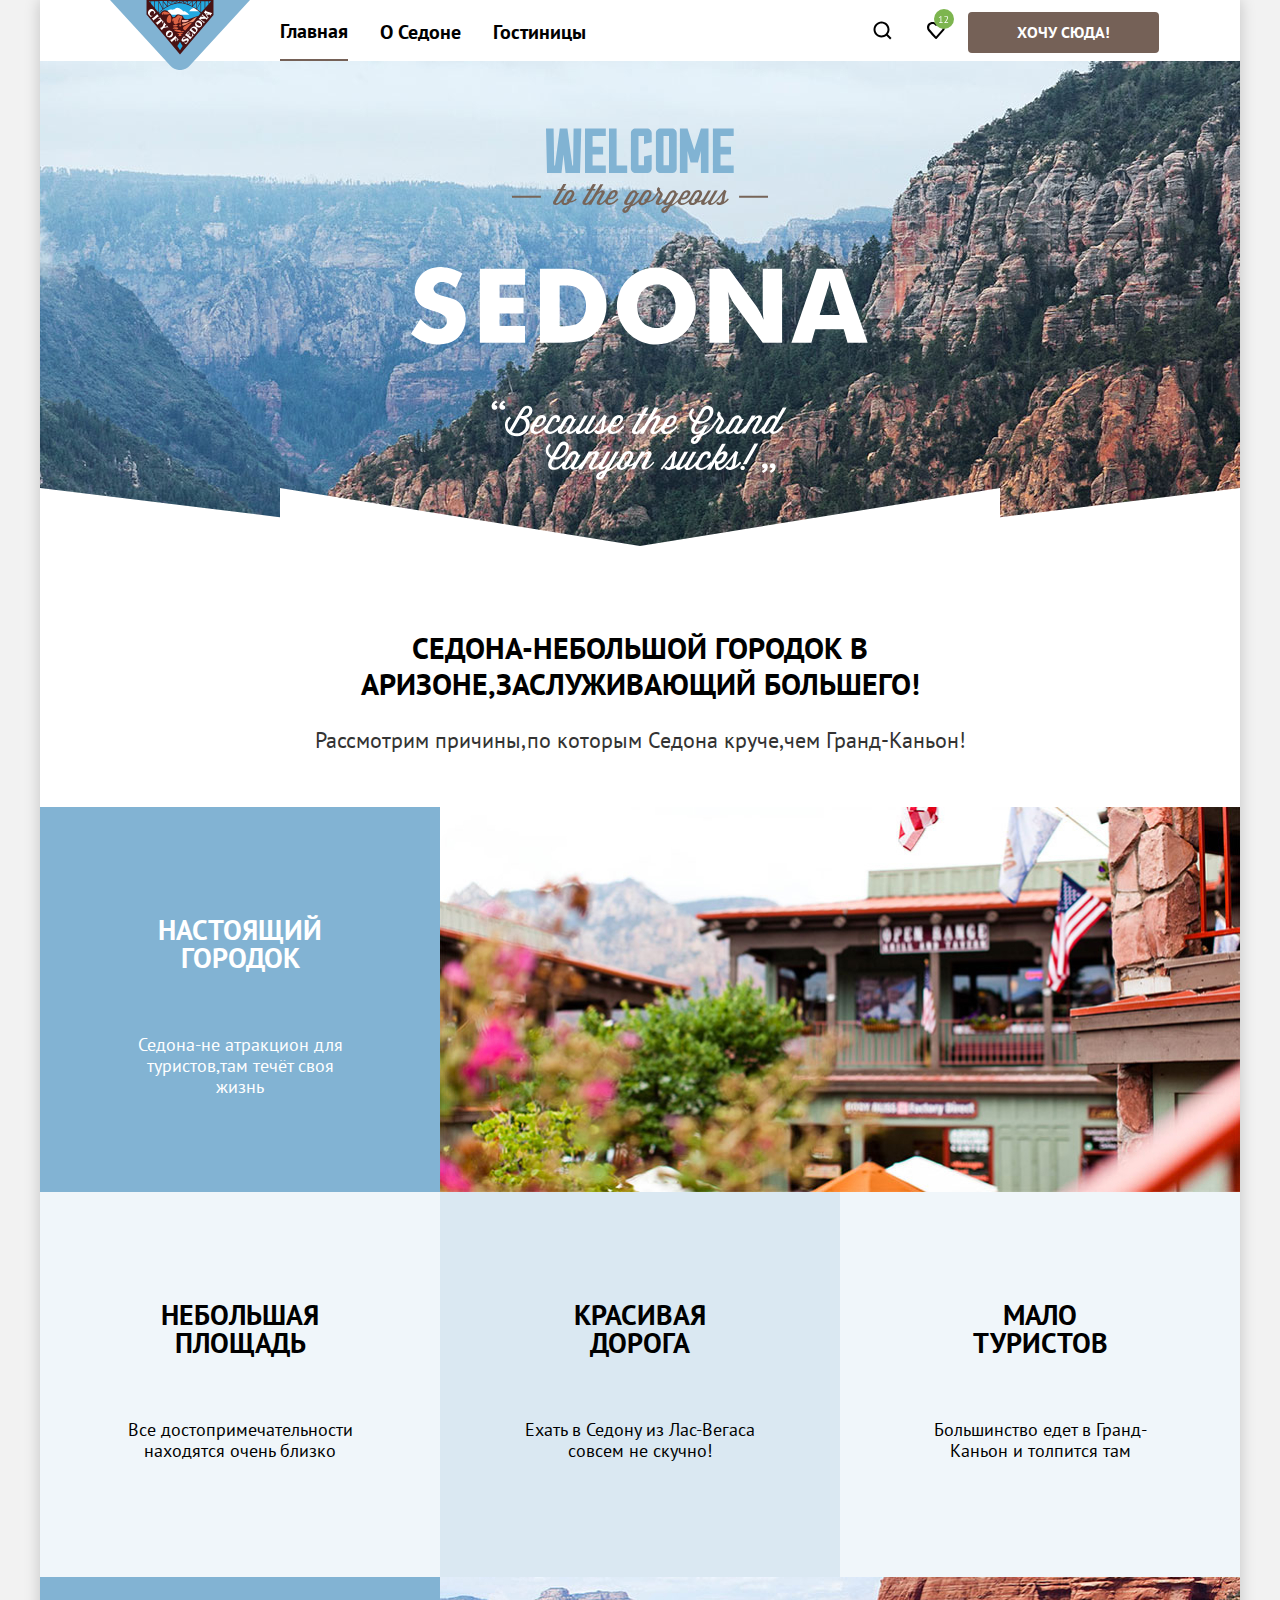
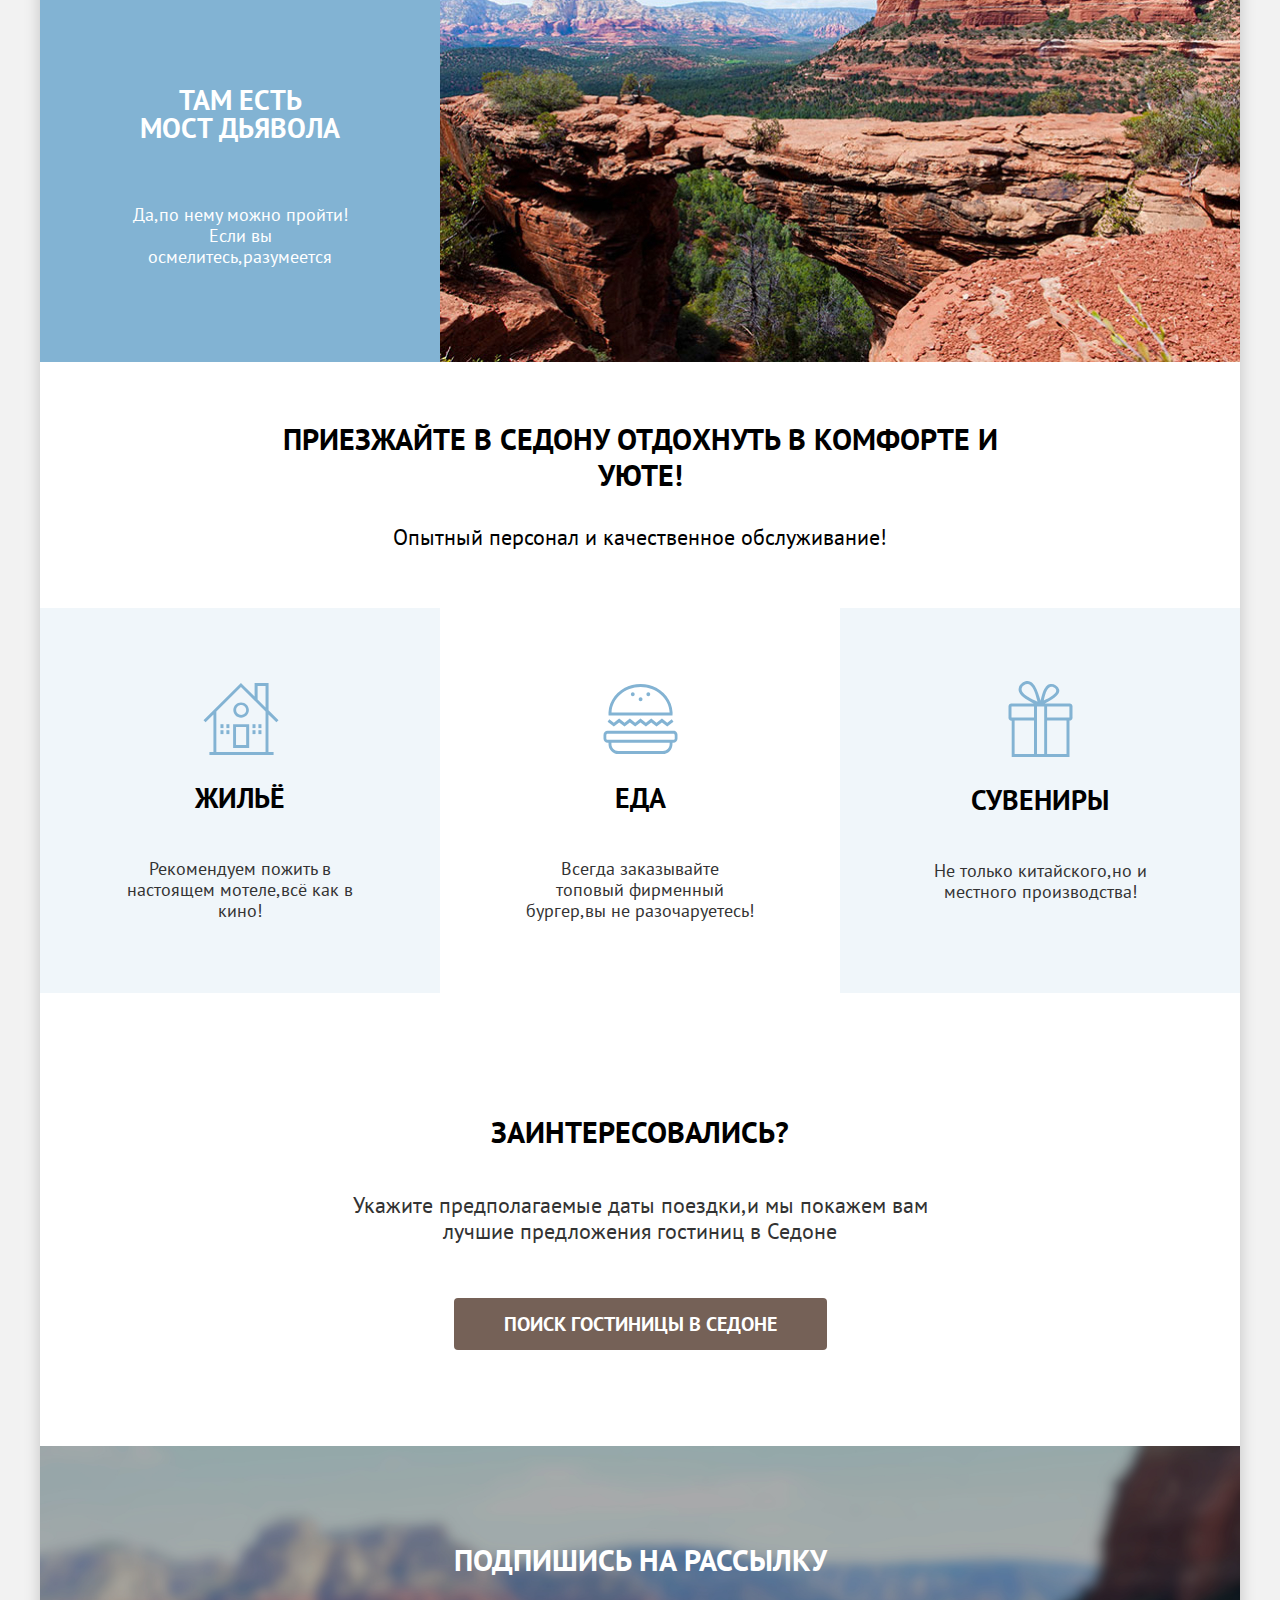
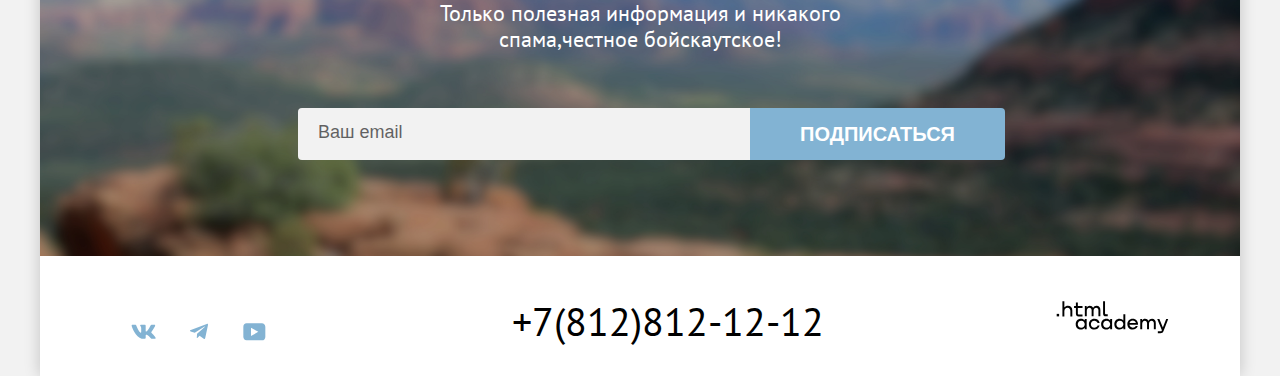
==== commit cf26ff99: "Merge pull request #7 from StellaTessla/master" ====
--- a/index.html
+++ b/index.html
@@ -179,13 +179,60 @@
               width="115" height="33" alt="Логотип HTML Academy"></a>
       </footer>
     </div>
-  </*div class="modal-container">
+  <div class="modal-container modal-container-close">
     <div class="modal modal-auth">
       <button class="modal-close-button">
         <span class="visually-hidden">Закрыть</span>
       </button>
       <section class="modal-content">
         <h2 class="modal-title">Поиск гостиницы в Седоне</h2>
+        <form class="modal-form" action="https://echo.htmlacademy.ru/" method="post"></form>
+        <ul class="modal-registration-list">
+          <li class="modal-registration-item">
+            <label class="modal-label" for="coming">Дата заезда:</label>
+            <input class="modal-registration-input" id="coming" type="text" placeholder="Укажите дату" value="27 апреля 2020" required>
+            <p class="clarification clarification-error">Мы не можем отправить вас в прошлое.</p>
+          </li>
+          <li class="modal-registration-item">
+            <label class="modal-label" for="departure">Дата выезда:</label>
+            <input class="modal-registration-input" id="departure" type="text" name="departure-date" placeholder="Укажите дату" value="1 сентября 2023" required>
+            <p class="clarification">На эти даты есть свободные номера.Пока есть.</p>
+          </li>
+        </ul>
+        <ul class="modal-registration-people">
+          <li class="amount-registration-item">
+            <label class="modal-label" for="adults">Взрослые:</label>
+            <div class="modal-amount-wrapper">
+              <button class="modal-amount-button button-minus" type="button"></button>
+              <span class="visually-hidden">убрать взрослого</span>
+              <input class="modal-amount-input" type="number" value="2" min="0" max="50" required id="adults">
+              <button class="modal-amount-button button-plus" type="button"></button>
+              <span class="visually-hidden">добавить взрослого</span>
+            </div>
+          </li>
+          <li class="amount-registration-item">
+            <label class="modal-label" for="children">Дети:
+              <span class="tooltip">
+                <b class="tooltip-icon"> </b>
+                <img  src=" images/img_icon/triangle.svg" width="19" height="9">
+                <span class="tooltip-text">
+                  "Укажите количество детей,которые будут с вами,возраст которых от 6 до 18 лет.Дети до 6 лет размещаются бесплатно."
+                </span>
+              </span>
+            </label>
+            <div class="modal-amount-wrapper">
+              <button class="modal-amount-button button-minus" type="button"></button>
+              <span class="visually-hidden">убрать ребенка</span>
+              <input class="modal-amount-input" type="number" value="2" min="0" max="50" required id="children">
+              <button class="modal-amount-button button-plus" type="button"></button>
+              <span class="visually-hidden">добавить ребенка</span>
+            </div>
+          </li>
+        </ul>
+        <a class="button button-modal button-modal-find" href="#">
+          Найти
+          <span class="visually-hidden">искать свободный номер</span>
+        </a>
       </section>
     </div>
 
--- a/styles/style.css
+++ b/styles/style.css
@@ -543,9 +543,253 @@
 .modal-container{
   display: flex;
   position:fixed;
+  z-index: 2;
+  top:0;
+  left: 0;
   width: 100%;
   height: 100%;
-  background-color: #F2F2F2CC;
+  background-color:rgba(242, 242, 242, 0.80)
+
+}
+
+.modal-container-close{
+  display: none;
+}
+
+.modal{
+  position: relative;
+  margin: auto;
+  padding: 64px 70px;
+  background-color: #ffffff;
+}
+
+.modal-auth{
+  width: 717px;
+  height: 576px;
+  border-radius: 30px;
+}
+
+.modal-close-button{
+  position: absolute;
+  right: 34px;
+  top: 64px;
+  width: 52px;
+  height: 52px;
+  border: none;
+  border-radius: 50%;
+  background-color:#F2F2F2;
+  background-image:url(../images/img_icon/clouse.svg) ;
+  background-repeat: no-repeat;
+  background-position: center;
+}
+
+.modal-title{
+font-size: 30px;
+font-style: normal;
+font-weight: 700;
+line-height: 36px;
+text-transform: uppercase;
+color: #000000;
+margin: 0;
+margin-bottom: 64px;
+}
+
+.modal-form{
+  color: #000000;
+  display: flex;
+  flex-direction: column;
+}
+
+.modal-registration-list{
+  display: flex;
+  flex-direction: column;
+  list-style-type: none;
+  margin: 0;
+  padding: 0;
+}
+
+.modal-registration-item{
+  display: flex;
+  flex-wrap: wrap;
+  align-items: center;
+  margin-bottom: 30px;
+}
+
+.modal-label{
+  position: relative;
+  font-family: inherit;
+  display: flex;
+  font-size: 20px;
+  font-weight: 700;
+  line-height: 24px;
+  text-transform: capitalize;
+}
+
+.modal-registration-input{
+  position: relative;
+  font-family: inherit;
+  display: flex;
+  font-size: 20px;
+  font-weight: 700;
+  line-height: 24px;
+  text-transform: capitalize;
+  width: 440px;
+  margin-left: auto;
+  border: none;
+  padding: 12px 20px;
+  border-radius: 4px;
+  background-color: #F2F2F2;
+  background-image:url(../images/img_icon/date.svg) ;
+  background-size: 12px 20px cover;
+  background-repeat: no-repeat;
+  background-position: 95% 50%;
+}
+
+.clarification{
+
+  display: flex;
+  margin-top: 3px;
+  margin-bottom: 0;
+  padding: 0 20px 0 158px;
+  font-size: 18px;
+  line-height: 21px;
+}
+
+.clarification-error{
+  color: #FF5757;
+
+}
+
+.modal-registration-people{
+  display: flex;
+  justify-content: space-between;
+  list-style: none;
+  margin: 0;
+  padding: 0;
+}
+
+.amount-registration-item{
+  display: flex;
+  align-items: center;
+  width: 233px;
+}
+
+.amount-registration-item label{
+  margin-right: 48px;
+}
+
+.modal-amount-wrapper{
+  display: flex;
+}
+
+.modal-amount-button{
+  display: flex;
+  position: relative;
+  width: 40px;
+  height: 48px;
+  padding: 14px 10px;
+  flex-direction: column;
+  justify-content: center;
+  align-items: center;
+  border: none;
+  border-radius: 0;
+}
+
+.button-minus::after{
+  content: '';;
+  width: 14px;
+  height: 2px;
+  background-color: rgba(117, 97, 87, 0.30) ;
+  background-repeat: no-repeat;
+  position: absolute;
+}
+
+.button-plus::after{
+  content: url(../images/img_icon/plus.svg);
+  height: 20px;
+  background-repeat: no-repeat;
+  position: absolute;
+}
+
+.modal-amount-input{
+ display: flex;
+ justify-content: center;
+ align-items: center;
+ font-weight: 700;
+ font-size: 18px ;
+ line-height: 20px;
+ width: 31px;
+ border: none;
+ border-radius: 0;
+ margin: 0;
+ background-color: #F2F2F2;
+ padding: 1px 3px;
+}
+
+.tooltip{
+  position: relative;
+  width: 26px;
+  height: 26px;
+}
+
+.amount-registration-item b{
+  display: inline-block;
+  position: relative;
+  background-color: #82b3d3;
+  width: 26px;
+  height: 26px;
+  border: none;
+  border-radius: 50%;
+  background-position:50% 50% ;
+  margin-left: 10px;
+}
+
+.tooltip-icon::after{
+  content: url(../images/img_icon/info.svg);
+  width: 2px;
+  height: 12px;
+  margin: 1px;
+  background-repeat: no-repeat ;
+  position: absolute;
+  left: 2px;
+}
+
+.tooltip-text{
+  position: absolute;
+  font-family: inherit;
+  font-size: 16px;
+  line-height: 20px;
+  font-style: normal;
+  font-weight: 400;
+  min-width: 256px;
+  padding: 15px 18px 18px 22px;
+  color: #ffffff;
+  background-color: #333333;
+  box-shadow: 0 15px 30px 0px rgba(0, 0, 0, 0.30);
+  border-radius: 10px;
+  margin-top: 10px;
+  left: -113px;
+}
+
+.button-modal{
+  display: inline-block;
+  width: 577px;
+  height: 60px;
+  font-size: 20px;
+  line-height: 24px;
+  font-weight: 700;
+  min-height: 36px;
+  text-align: center;
+  text-transform: uppercase;
+  font-family: inherit;
+  border-radius: 10px;
+  border: none;
+  cursor: pointer;
+  text-decoration: none;
+  margin-top: 48px;
+  color: #ffffff;
+  background-color: #82b3d3;
+  padding: 18px 77px 18px 77px;
 
 }
 
@@ -632,7 +876,7 @@
   padding: 0;
   display: grid;
   width: 101px;
-  height: 153px;
+  height: 120px;
 }
 
 .catalog-filter-title {
@@ -667,15 +911,16 @@
   left: 0;
   width: 20px;
   height: 20px;
-  background-color: #ffffff;
+  background-color:#ffffff;
   cursor: pointer;
+
 }
 
 .control{
   position: relative;
   display: block;
   padding-left: 36px;
-cursor: pointer;
+  cursor: pointer;
 }
 
 
@@ -963,6 +1208,7 @@
 }
 
 .hotel-rate-text {
+  padding: 7px 2px 3px 4px;
   top: 9px;
   left: 183px;
   width: 140px;
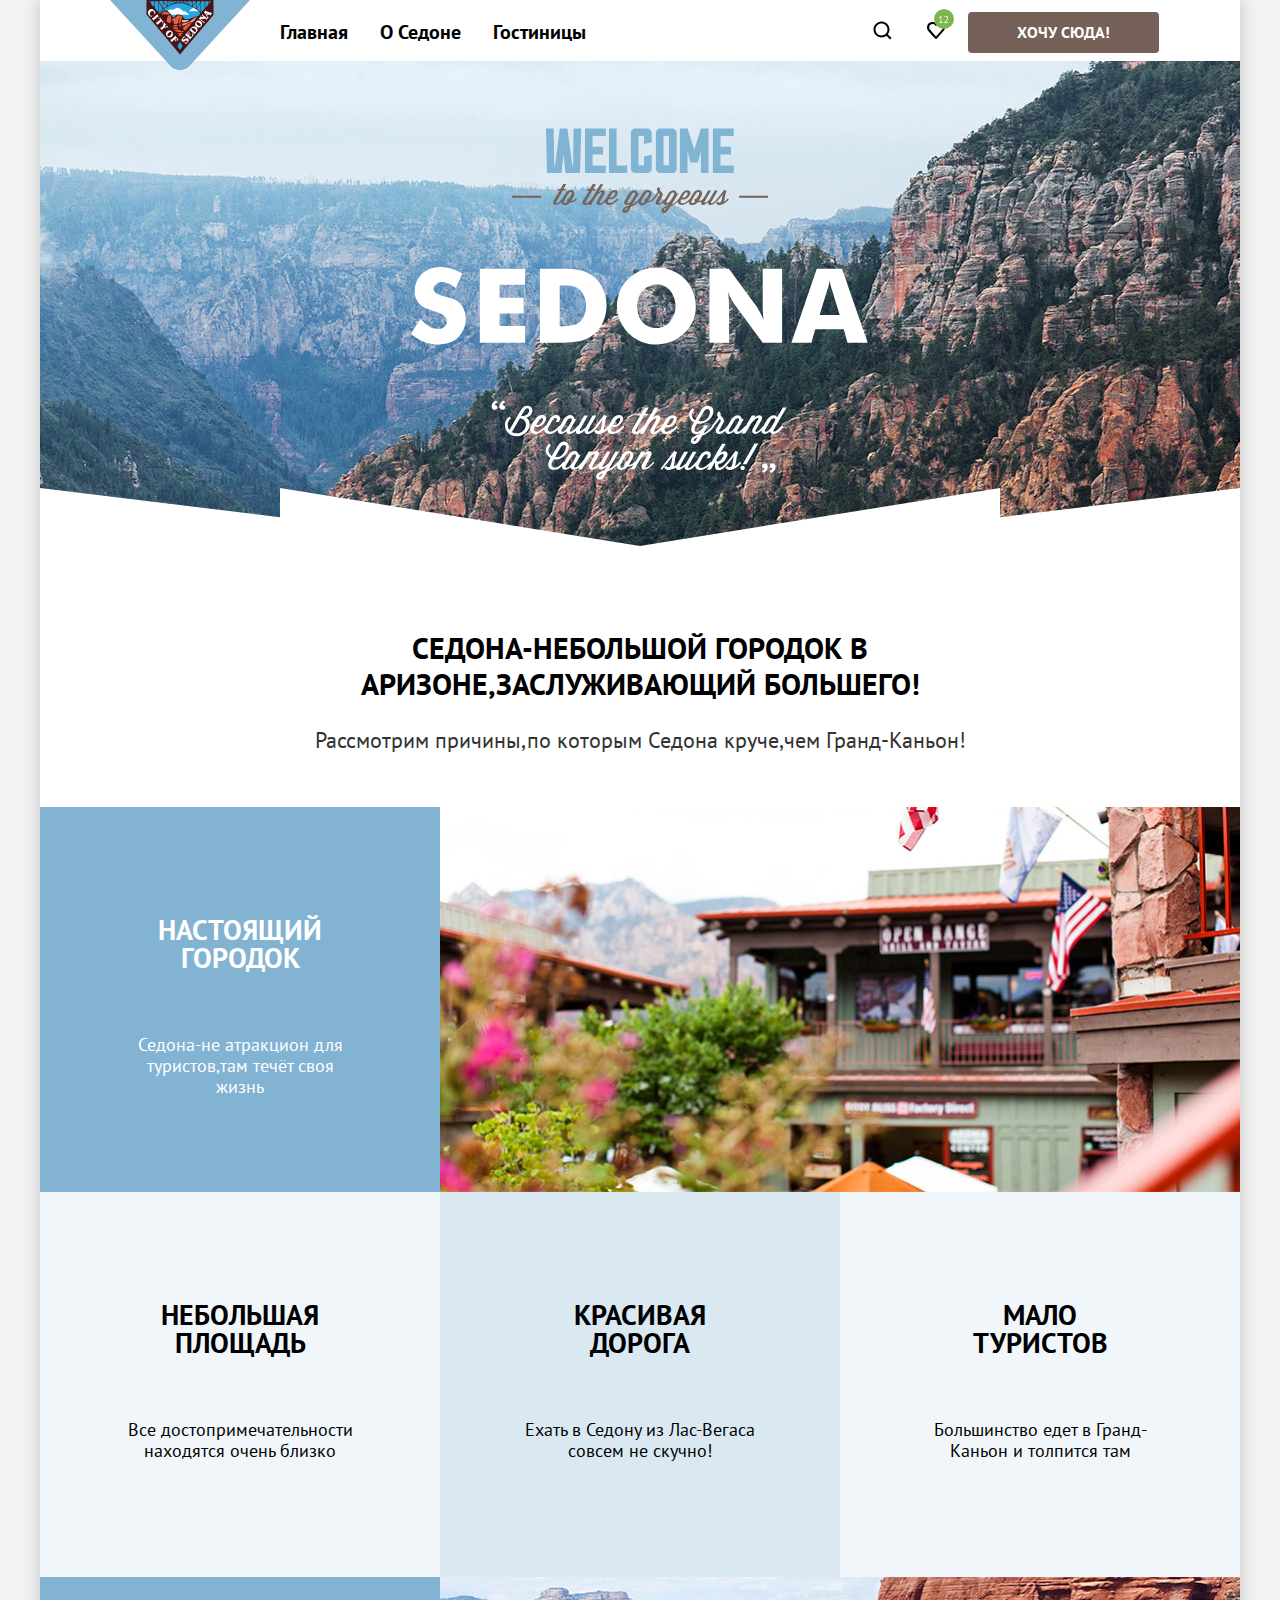
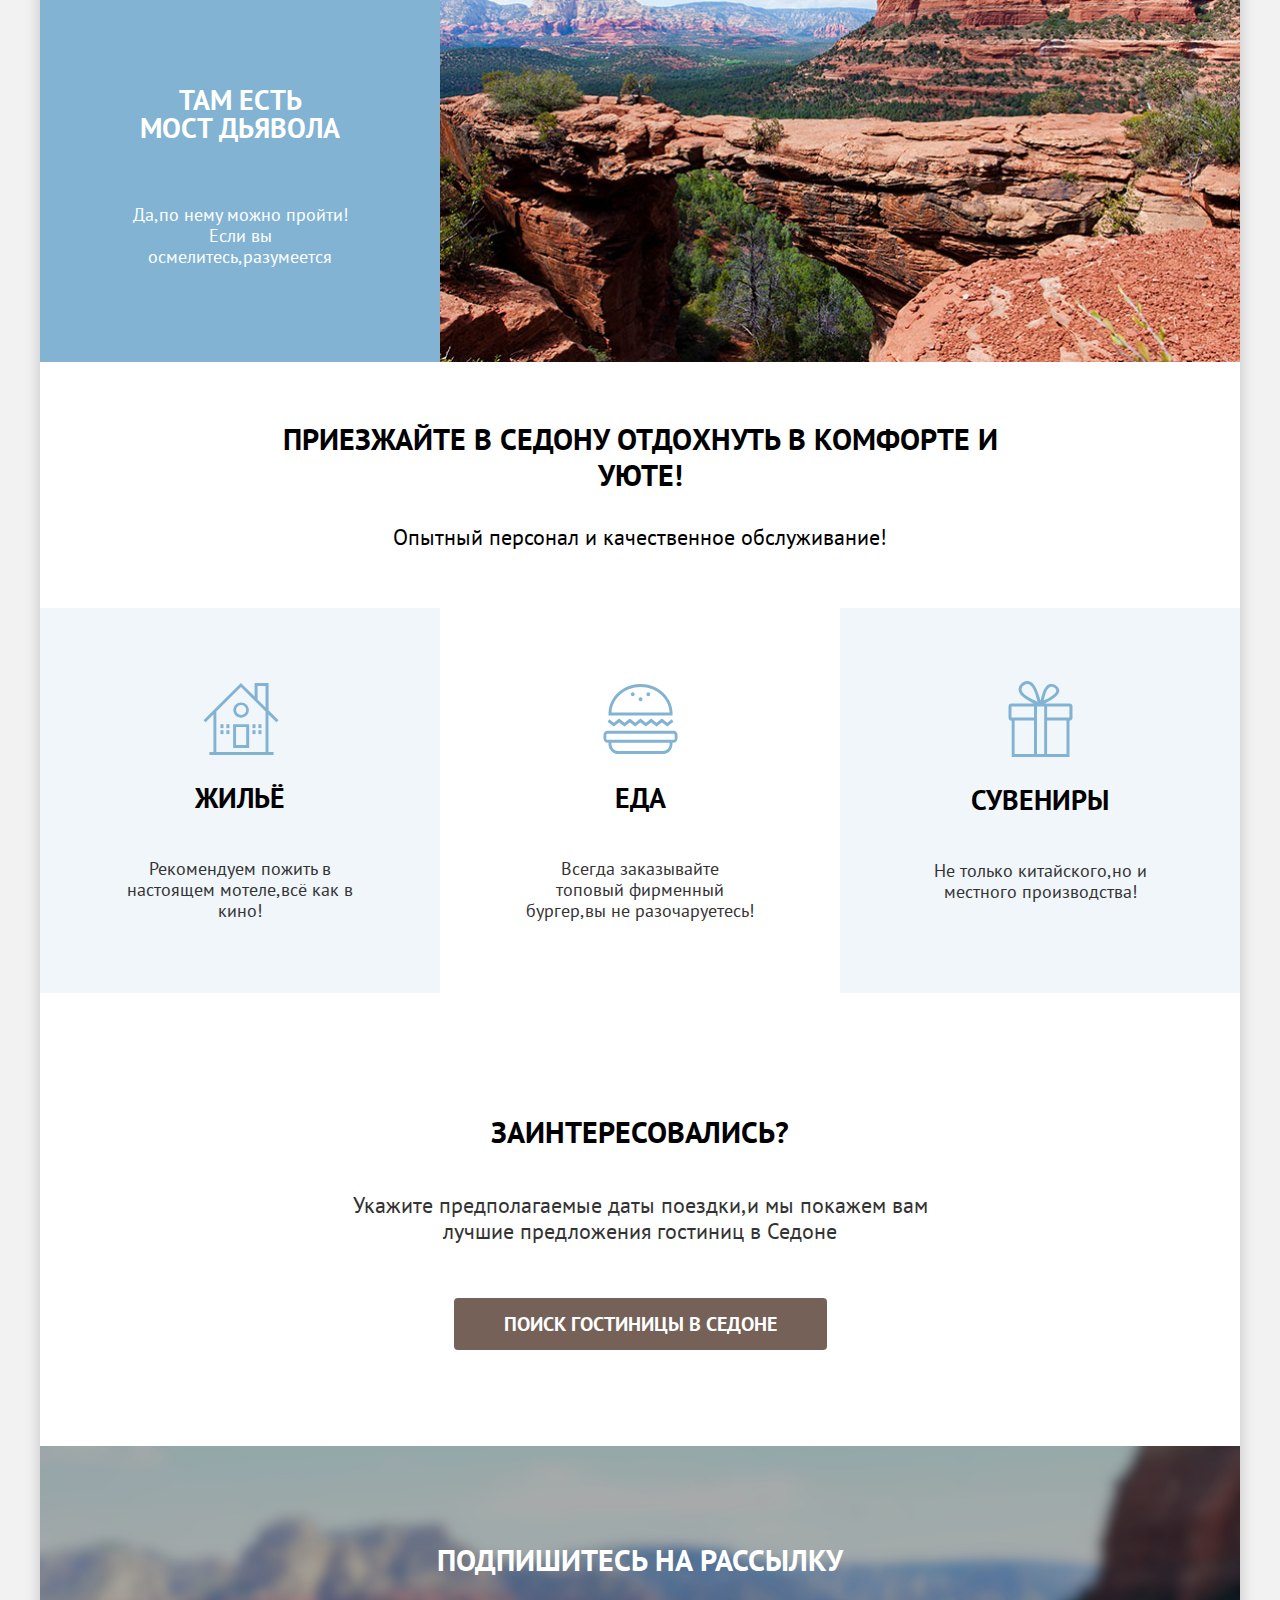
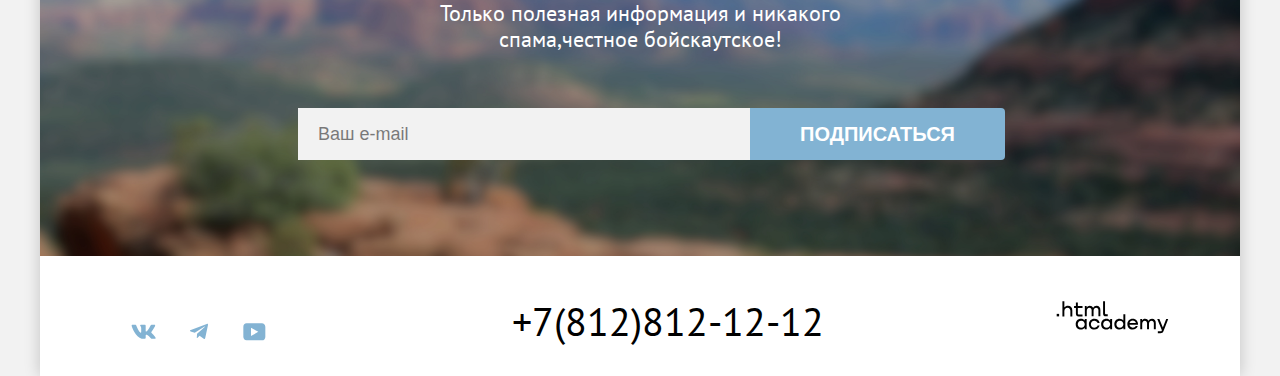
==== commit 1134f6c5: "Merge pull request #8 from StellaTessla/master" ====
--- a/index.html
+++ b/index.html
@@ -144,12 +144,12 @@
           <a href="catalog.html" class="registration">Поиск гостиницы в Седоне</a>
         </section>
         <section class="newsletter">
-          <h2 class="newsletter-title">Подпишись на рассылку</h2>
+          <h2 class="newsletter-title">Подпишитесь на рассылку</h2>
           <p class="newsletter-description">
             Только полезная информация и никакого спама,честное бойскаутское!
           </p>
           <form class="newsletter-form" action="https://echo.htmlacademy.ru/" method="post">
-              <input class="field" placeholder="Ваш email" type="email" name="newsletter-email" id="newsletter-email"
+              <input class="field" placeholder="Ваш e-mail" type="email" name="newsletter-email" id="newsletter-email"
                 required>
             <button type= "submit" class="button-newsletter">Подписаться</button>
           </form>
--- a/styles/style.css
+++ b/styles/style.css
@@ -102,10 +102,6 @@
   padding: 16px 0 16px 0;
 }
 
-.navigation-link-active{
-  border-bottom: 2px solid #756157;
-}
-
 .navigation-user {
   display: flex;
   align-items: center;
@@ -138,6 +134,15 @@
   width: 191px;
   border: none;
   border-radius: 4px;
+}
+
+.item-user-registration:hover{
+  background-color: #615048;
+}
+
+.item-user-registration:active{
+  color: #FFFFFF4D;
+
 }
 
 .navigation-link-registration {
@@ -393,6 +398,15 @@
   background-color: #756157;
 }
 
+.registration:hover{
+  background-color: #615048;
+
+}
+
+.registration:active{
+ color: #FFFFFF4D;
+}
+
 /*newsletter*/
 
 .newsletter {
@@ -419,7 +433,7 @@
 
 
 .newsletter-description {
-  width: 542px;
+  width: 467px;
   height: 54px;
   margin-bottom: 54px;
   font-size: 22px;
@@ -444,7 +458,7 @@
 
 }
 
-.newsletter-email {
+.newsletter-form {
   font-size: 18px;
   font-weight: 400;
   line-height: 24px;
@@ -458,16 +472,19 @@
   font-size: 18px;
   font-weight: 400;
   line-height: 24px;
+  color: #000000;
   text-align: left;
-  color: #000000;
-  opacity: 60%;
+  opacity: 50%;
 }
 
 .field {
   width: 452px;
   min-height: 52px;
   padding: 12px 20px;
+  font-size: 18px;
+  line-height: 24px;
   background-color: #f2f2f2;
+  color: #000000;
   border-radius: 4px 0 0 4px;
   outline: 0;
   outline-offset: 0;
@@ -488,6 +505,16 @@
   text-align: center;
   color: #ffffff;
   background-color: #82b3d3;
+  cursor: pointer;
+}
+
+.button-newsletter:hover{
+background-color: #68A2CA;
+}
+
+.button-newsletter:active{
+  color: #FFFFFF4D;
+
 }
 
 /*footer*/
@@ -519,6 +546,11 @@
   width: 47px;
   height: 40px;
   padding: 10px;
+}
+
+.footer-social-link :disabled:hover{
+  background-color: #68A2CA4D;
+
 }
 
 .footer-contacts-adress-phone {
@@ -581,6 +613,7 @@
   background-image:url(../images/img_icon/clouse.svg) ;
   background-repeat: no-repeat;
   background-position: center;
+  cursor: pointer;
 }
 
 .modal-title{
@@ -765,7 +798,7 @@
   padding: 15px 18px 18px 22px;
   color: #ffffff;
   background-color: #333333;
-  box-shadow: 0 15px 30px 0px rgba(0, 0, 0, 0.30);
+  box-shadow: 0 15px 30px 0 rgba(0, 0, 0, 0.30);
   border-radius: 10px;
   margin-top: 10px;
   left: -113px;
@@ -790,6 +823,16 @@
   color: #ffffff;
   background-color: #82b3d3;
   padding: 18px 77px 18px 77px;
+
+}
+
+.button-modal:focus{
+  background-color: #68A2CA;
+
+}
+
+.button-modal:active{
+  color: #FFFFFF4D;
 
 }
 
@@ -905,15 +948,12 @@
   text-align: left;
 }
 
-.control-input {
-  position: absolute;
-  top: -3px;
-  left: 0;
-  width: 20px;
-  height: 20px;
-  background-color:#ffffff;
-  cursor: pointer;
-
+.catalog-filter-item:hover{
+  opacity: 60%;
+}
+
+.catalog-filter-item:active{
+  opacity: 30%;
 }
 
 .control{
@@ -923,6 +963,32 @@
   cursor: pointer;
 }
 
+.control-input[type="checkbox"]:checked
++ .control-mark {
+background-image: url(../images/img_icon/checkbox.svg);
+}
+
+.control-mark  {
+  position: absolute;
+  top: 2px;
+  left: 0;
+  width: 20px;
+  height: 20px;
+  background-color:#ffffff;
+  border: none;
+  border-radius: 4px;
+  cursor: pointer;
+}
+
+.catalog-filter-group-type .control-mark {
+  border-radius: 50%;
+}
+
+.control-input[type="radio"]:checked +
+.control-mark{
+background-image: url(../images/img_icon/radio.svg);
+background-position: 50%;
+}
 
 .filter-price-input {
   position: relative;
@@ -1013,20 +1079,30 @@
 }
 
 .button-form {
-  padding: 2px;
+  display: inline-block;
+  padding: 8px 50px 8px 50px;
   max-width: 191px;
   font-size: 16px;
   font-weight: 700;
   line-height: 20px;
   text-align: center;
+  font-family: inherit;
   text-transform: uppercase;
   border: none;
   border-radius: 4px;
   min-height: 36px;
   color: #ffffff;
   background-color: #82b3d3;
-}
-
+  cursor: pointer;
+}
+
+.button-form:hover{
+  background-color:#68A2CA ;
+}
+
+.button-form:active{
+ color: #FFFFFF4D;
+}
 .button-reset {
   font-size: 16px;
   font-weight: 700;
@@ -1039,8 +1115,15 @@
   text-transform: uppercase;
   min-height: 36px;
   max-width: 191px;
-
-
+  cursor: pointer;
+}
+
+.button-reset:hover{
+  border: 3px solid #83B3D3
+}
+
+.button-reset:active{
+  color:#FFFFFF4D ;
 }
 
 /*catalog*/
@@ -1087,6 +1170,13 @@
   cursor: pointer;
 }
 
+.select-control:hover{
+  border: 2px solid #68A2CA
+}
+
+.select-control:active{
+  border: 2px solid #3F5E72
+}
 .cards {
   display: flex;
   flex-wrap: wrap;
@@ -1165,6 +1255,15 @@
   text-align: center;
   color: #ffffff;
   background-color: #756157;
+  cursor: pointer;
+}
+
+.button-brown:hover{
+  background-color: #615048;
+}
+
+.button-brown:active{
+ color: #FFFFFF4D;
 }
 
 .button-blue {
@@ -1181,6 +1280,15 @@
   border-radius: 4px;
   color: #ffffff;
   background-color: #82b3d3;
+  cursor: pointer;
+}
+
+.button-blue:hover{
+  background-color: #68A2CA;
+}
+
+.button-blue:active{
+  color:#FFFFFF4D;
 }
 
 .button-favorit{
@@ -1197,6 +1305,15 @@
   border-radius: 4px;
   color: #ffffff;
   background-color: #7db54f;
+  cursor: pointer;
+}
+
+.button-favorit:hover{
+  background-color: #6C9E42;
+}
+
+.button-favorit:active{
+ color: #FFFFFF4D;
 }
 
 .hotel-stars {
@@ -1253,6 +1370,14 @@
   color: #ffffff;
 }
 
+.pagination-link:hover{
+  border: 1px solid #82B3D3
+}
+
+.navigation-link:active{
+ color:#FFFFFF4D;
+}
+
 .pagination-link-first{
   color: #000000;
   background-color: #F2F2F2;
@@ -1261,10 +1386,10 @@
 
 .pagination-link-ellipses{
   background-color: #FFFFFF;
-
-}
-
-
+  color: #000000;
+  font-weight: 400;
+
+}
 
 .newsletter-catalog {
   display: flex;
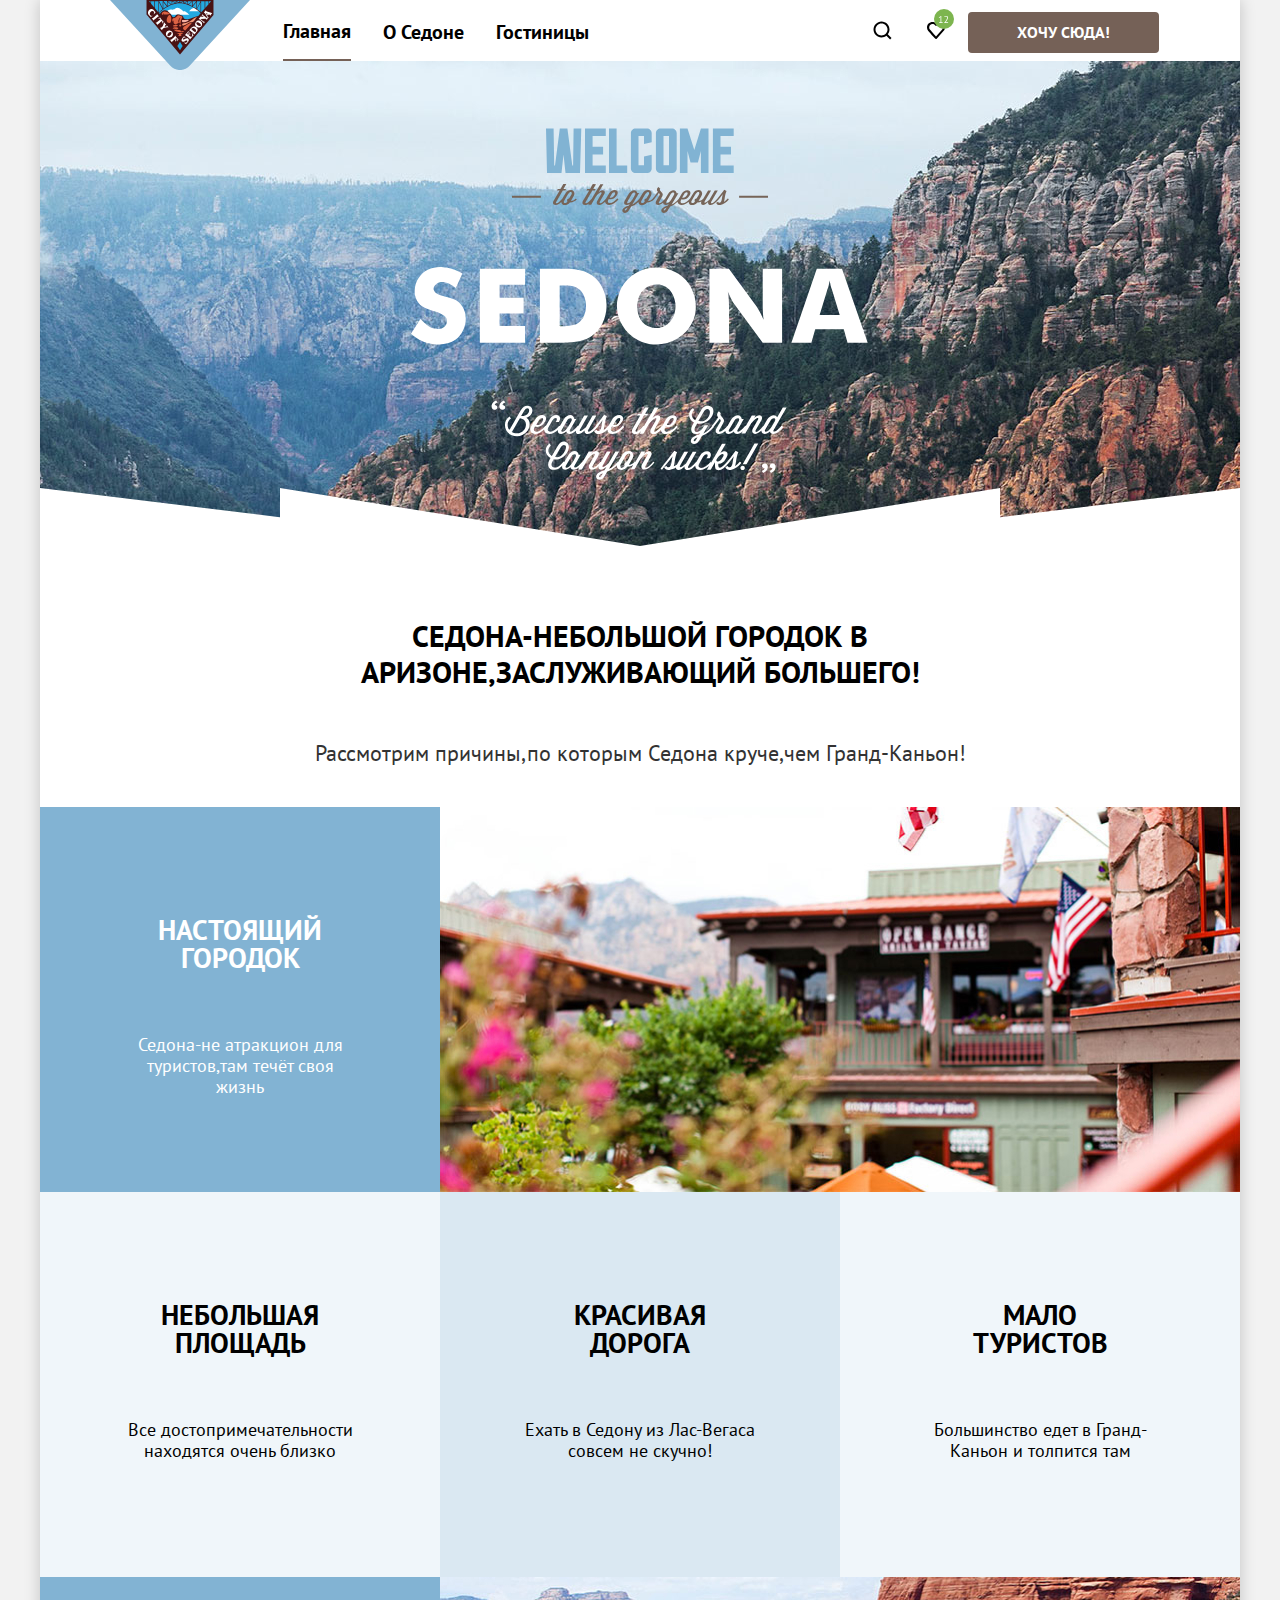
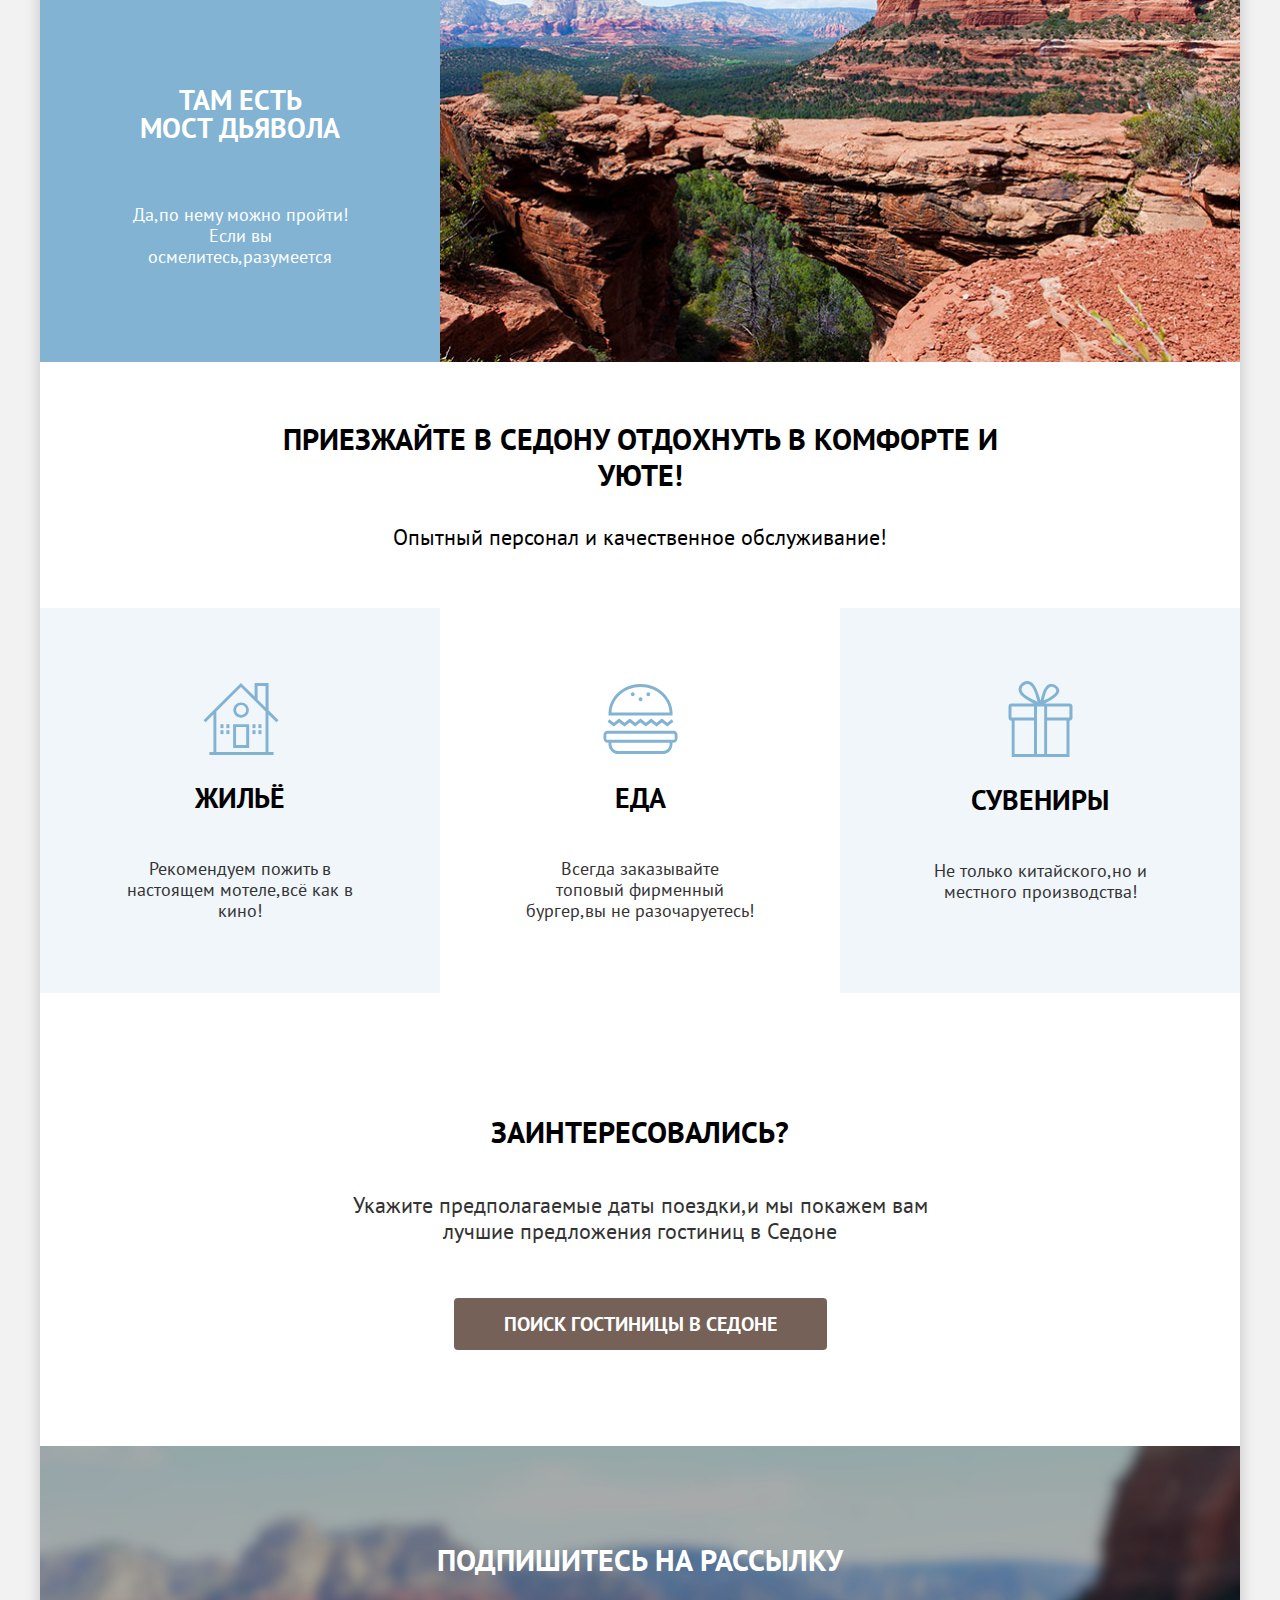
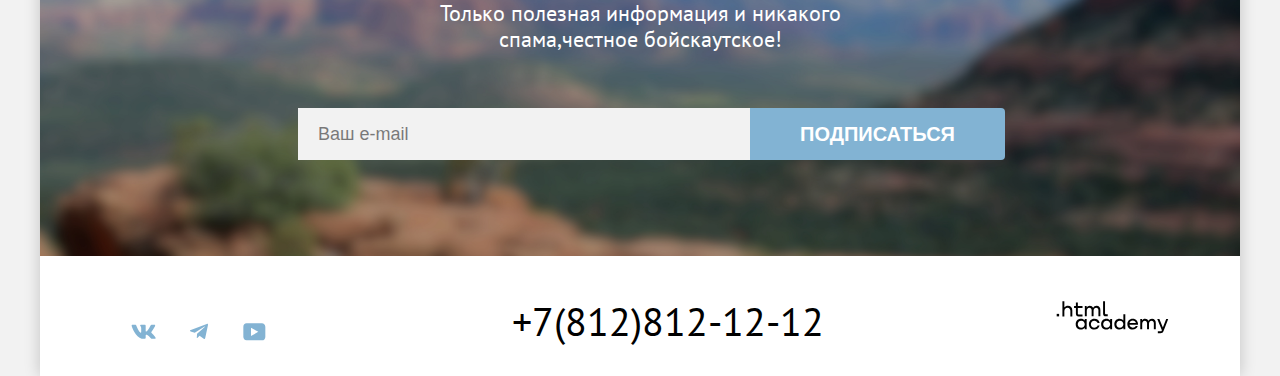
==== commit f4cc31aa: "исправления" ====
--- a/index.html
+++ b/index.html
@@ -5,13 +5,15 @@
     <meta charset="utf-8" >
     <title>HTML Academy: Седона</title>
     <link rel="stylesheet" href="styles/style.css">
+    <link rel="icon" href="favicon.svg">
   </head>
 
   <body>
+    <h1 class="visually-hidden"> Сайт города Седона</h1>
     <div class="container">
       <header class="page-header">
         <a class="nav-logo">
-          <img class="logo-img" src="images/images/logo_sedona.svg" width="140" height="70" alt="логотип">
+          <img class="logo-img" src="images/images/logo-sedona.svg" width="140" height="70" alt="логотип">
         </a>
         <nav class="navigation">
           <ul class="navigation-list">
@@ -28,12 +30,12 @@
           <ul class="navigation-user">
             <li class="item-user">
               <a class="navigation-link" href="#">
-                <img src="images/img_icon/search_icon.svg" width="44" height="64">
+                <img src="images/img_icon/search-icon.svg" width="44" height="64" alt="Поиск">
               </a>
             </li>
             <li class="item-user">
               <a class="navigation-link" href="#">
-                <img src="images/img_icon/favorites_icon.svg" width="44" height="64">
+                <img src="images/img_icon/favorites-icon.svg" width="44" height="64" alt="Избранное">
               </a>
             </li>
             <li class="item-user-registration">
@@ -159,23 +161,29 @@
           <ul class="footer-social-list">
             <li class="footer-social-item">
               <a class="footer-social-link" href="#"><span class="visually-hidden">Вконтакте</span>
-              <img src="images/img_icon/social-vk_icon.svg" width="48" height="41" alt="Вконтакте">
+                <svg class="connection" width="48" height="41" viewBox="0 0 48 41" fill="none" xmlns="http://www.w3.org/2000/svg">
+                  <path fill-rule="evenodd" clip-rule="evenodd" d="M35.1164 14.8044C35.2824 14.2584 35.1164 13.8564 34.3214 13.8564H31.6964C31.0284 13.8564 30.7204 14.2034 30.5534 14.5864C30.5534 14.5864 29.2184 17.7824 27.3274 19.8584C26.7154 20.4604 26.4374 20.6514 26.1034 20.6514C25.9364 20.6514 25.6854 20.4604 25.6854 19.9134V14.8044C25.6854 14.1484 25.5014 13.8564 24.9454 13.8564H20.8174C20.4004 13.8564 20.1494 14.1604 20.1494 14.4494C20.1494 15.0704 21.0954 15.2144 21.1924 16.9624V20.7604C21.1924 21.5934 21.0394 21.7444 20.7054 21.7444C19.8154 21.7444 17.6504 18.5334 16.3654 14.8594C16.1164 14.1444 15.8644 13.8564 15.1934 13.8564H12.5664C11.8164 13.8564 11.6664 14.2034 11.6664 14.5864C11.6664 15.2684 12.5564 18.6564 15.8114 23.1374C17.9814 26.1974 21.0364 27.8564 23.8194 27.8564C25.4884 27.8564 25.6944 27.4884 25.6944 26.8534V24.5404C25.6944 23.8034 25.8524 23.6564 26.3814 23.6564C26.7714 23.6564 27.4384 23.8484 28.9964 25.3234C30.7764 27.0724 31.0694 27.8564 32.0714 27.8564H34.6964C35.4464 27.8564 35.8224 27.4884 35.6064 26.7604C35.3684 26.0364 34.5184 24.9854 33.3914 23.7384C32.7794 23.0284 31.8614 22.2634 31.5824 21.8804C31.1934 21.3894 31.3044 21.1704 31.5824 20.7334C31.5824 20.7334 34.7824 16.3074 35.1154 14.8044H35.1164Z" fill="#83B3D3"/>
+                  </svg>
               </a>
             </li>
             <li class="footer-social-item">
               <a class="footer-social-link" href="#"><span class="visually-hidden">Телеграм</span>
-              <img src="images/img_icon/social-telegram_icon.svg" width="48" height="41" alt="Telegram">
+                <svg class="connection" width="48" height="41" viewBox="0 0 48 41" fill="none" xmlns="http://www.w3.org/2000/svg">
+                  <path d="M31.785 12.9557L15.8405 19.1042C14.7523 19.5413 14.7586 20.1483 15.6408 20.419L19.7344 21.696L29.2058 15.7201C29.6537 15.4477 30.0629 15.5942 29.7265 15.8928L22.0528 22.8183H22.051L22.0528 22.8192L21.7705 27.0387C22.1841 27.0387 22.3667 26.8489 22.5987 26.625L24.5871 24.6915L28.7229 27.7464C29.4855 28.1664 30.0332 27.9506 30.2229 27.0405L32.9379 14.2453C33.2158 13.1311 32.5126 12.6266 31.785 12.9557Z" fill="#83B3D3"/>
+                  </svg>
               </a>
             </li>
             <li class="footer-social-item">
               <a class="footer-social-link" href="#">
             <span class="visually-hidden">Youtube</span>
-            <img src="images/img_icon/social-youtube_icon.svg" width="48" height="41" alt="Youtube">
+            <svg class="connection" width="48" height="41" viewBox="0 0 48 41" fill="none" xmlns="http://www.w3.org/2000/svg">
+              <path d="M31.9402 12.3564H16.5074C14.6467 12.3564 13.3333 13.9502 13.3333 15.7564V25.8502C13.3333 27.7627 14.6467 29.3564 16.5074 29.3564H32.1591C33.8009 29.3564 35.3333 27.7627 35.3333 25.9564V15.7564C35.1143 13.9502 33.8009 12.3564 31.9402 12.3564ZM20.9949 24.8939V16.8189L28.3283 20.8564L20.9949 24.8939Z" fill="#83B3D3"/>
+              </svg>
             </a>
             </li>
           </ul>
           <a class="footer-contacts-adress-phone" href="tel:+7(812)812-12-12">+7(812)812-12-12</a>
-          <a class="about-creators" href="tphts://htmlacademy.ru/"><img src="images/images/logo_htmlacademy.svg"
+          <a class="about-creators" href="tphts://htmlacademy.ru/"><img src="images/images/logo-htmlacademy.svg"
               width="115" height="33" alt="Логотип HTML Academy"></a>
       </footer>
     </div>
@@ -214,7 +222,16 @@
             <label class="modal-label" for="children">Дети:
               <span class="tooltip">
                 <b class="tooltip-icon"> </b>
-                <img  src=" images/img_icon/triangle.svg" width="19" height="9">
+                  <svg class="triangle" aria-hidden= "true" focusable="false" width="19" height="9" viewBox="0 0 19 9" fill="none" xmlns="http://www.w3.org/2000/svg">
+                    <g clip-path="url(#clip0_116354_492)">
+                    <path d="M9.5 0L19 9H0L9.5 0Z" fill="#333333"/>
+                    </g>
+                    <defs>
+                    <clipPath id="clip0_116354_492">
+                    <rect width="19" height="9" fill="white"/>
+                    </clipPath>
+                    </defs>
+                    </svg>
                 <span class="tooltip-text">
                   "Укажите количество детей,которые будут с вами,возраст которых от 6 до 18 лет.Дети до 6 лет размещаются бесплатно."
                 </span>
--- a/styles/style.css
+++ b/styles/style.css
@@ -2,7 +2,7 @@
   font-family: "PT Sans";
   font-style: normal;
   font-weight: 400;
-  src: url("../fonts/PTSans-Regular.woff") format(woff2);
+  src: url("../fonts/ptsans-400.woff2") format(woff2);
   font-display: swap;
 }
 
@@ -10,7 +10,7 @@
   font-family: "PT Sans";
   font-style: normal;
   font-weight: 700;
-  src: url("../fonts/PTSans-Bold.woff") format(woff2);
+  src: url("../fonts/ptsans-700.woff2") format(woff2);
   font-display: swap;
 }
 
@@ -29,7 +29,7 @@
   width: 1200px;
   margin: 0 auto;
   background-color: #ffffff;
-  box-shadow: 0px 0px 15px 0px #00000033;
+  box-shadow: 0 0 15px 0 #00000033;
 }
 
 body {
@@ -84,7 +84,7 @@
   display: flex;
   flex-wrap: wrap;
   width: 500px;
-  margin: 0;
+  margin: 3px;
   padding: 0;
   align-items: center;
   list-style: none;
@@ -123,6 +123,10 @@
   text-decoration: none;
   text-align: left;
   color: #000000;
+}
+
+.navigation-link-active{
+  border-bottom: 2px solid #756157;
 }
 
 .item-user-registration {
@@ -177,7 +181,7 @@
 
 /*heading*/
 .heading-m {
-  max-width: 640px;
+  width: 620px;
   margin-bottom: 25px;
   height: 72px;
   font-weight: 700;
@@ -212,10 +216,11 @@
   flex-direction: column;
   justify-content: center;
   align-items: center;
-  padding: 69px 0;
-  ;
+  padding: 69px 0 69px 0;
   height: 261px;
-  box-sizing: inherit;
+  top: 485px;
+  gap: 25px;
+
 }
 
 .advantages-description {
@@ -548,9 +553,15 @@
   padding: 10px;
 }
 
-.footer-social-link :disabled:hover{
-  background-color: #68A2CA4D;
-
+.footer-social-link:hover{
+  color:#68A2CA ;
+}
+.connection:hover{
+fill: #68A2CA;
+}
+
+.connection:active{
+ fill: #68A2CA4D;
 }
 
 .footer-contacts-adress-phone {
@@ -803,6 +814,11 @@
   margin-top: 10px;
   left: -113px;
 }
+.triangle{
+  position: absolute;
+  margin: 1px;
+  margin-left: 13px;
+}
 
 .button-modal{
   display: inline-block;
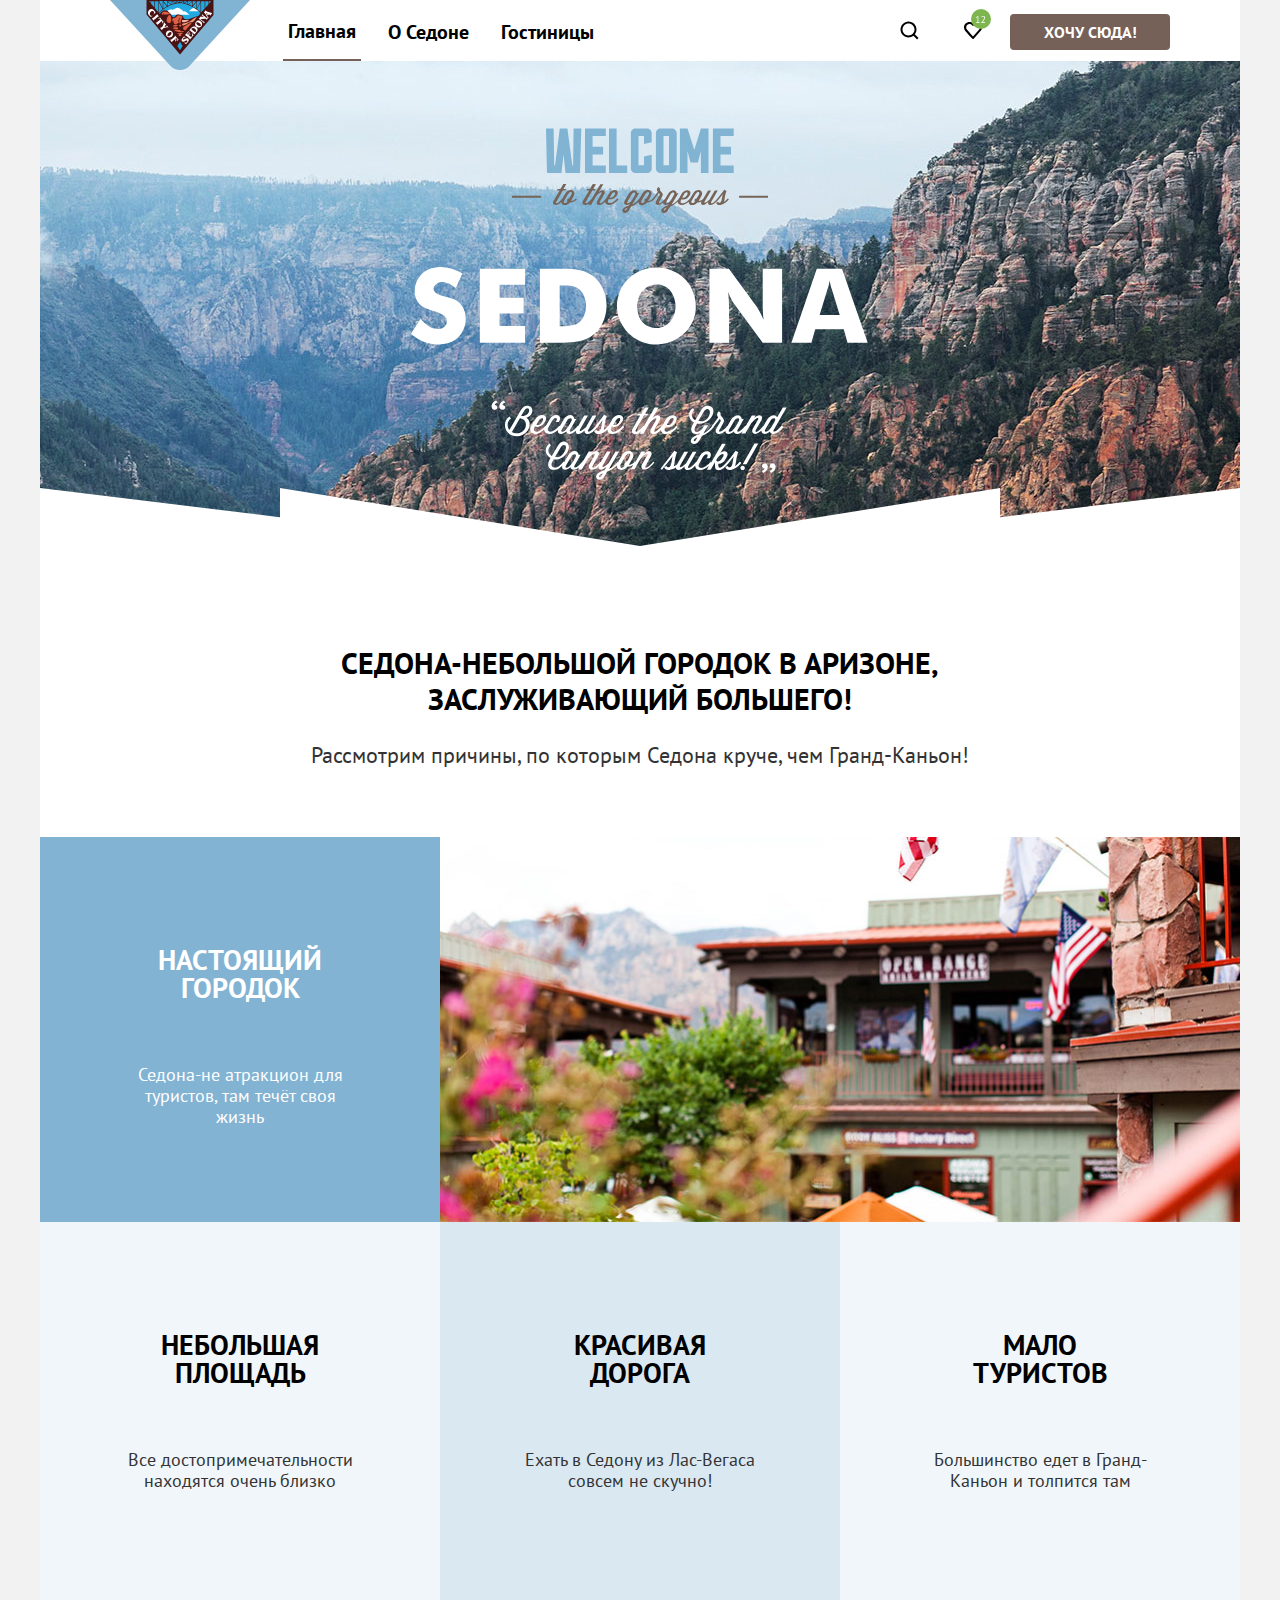
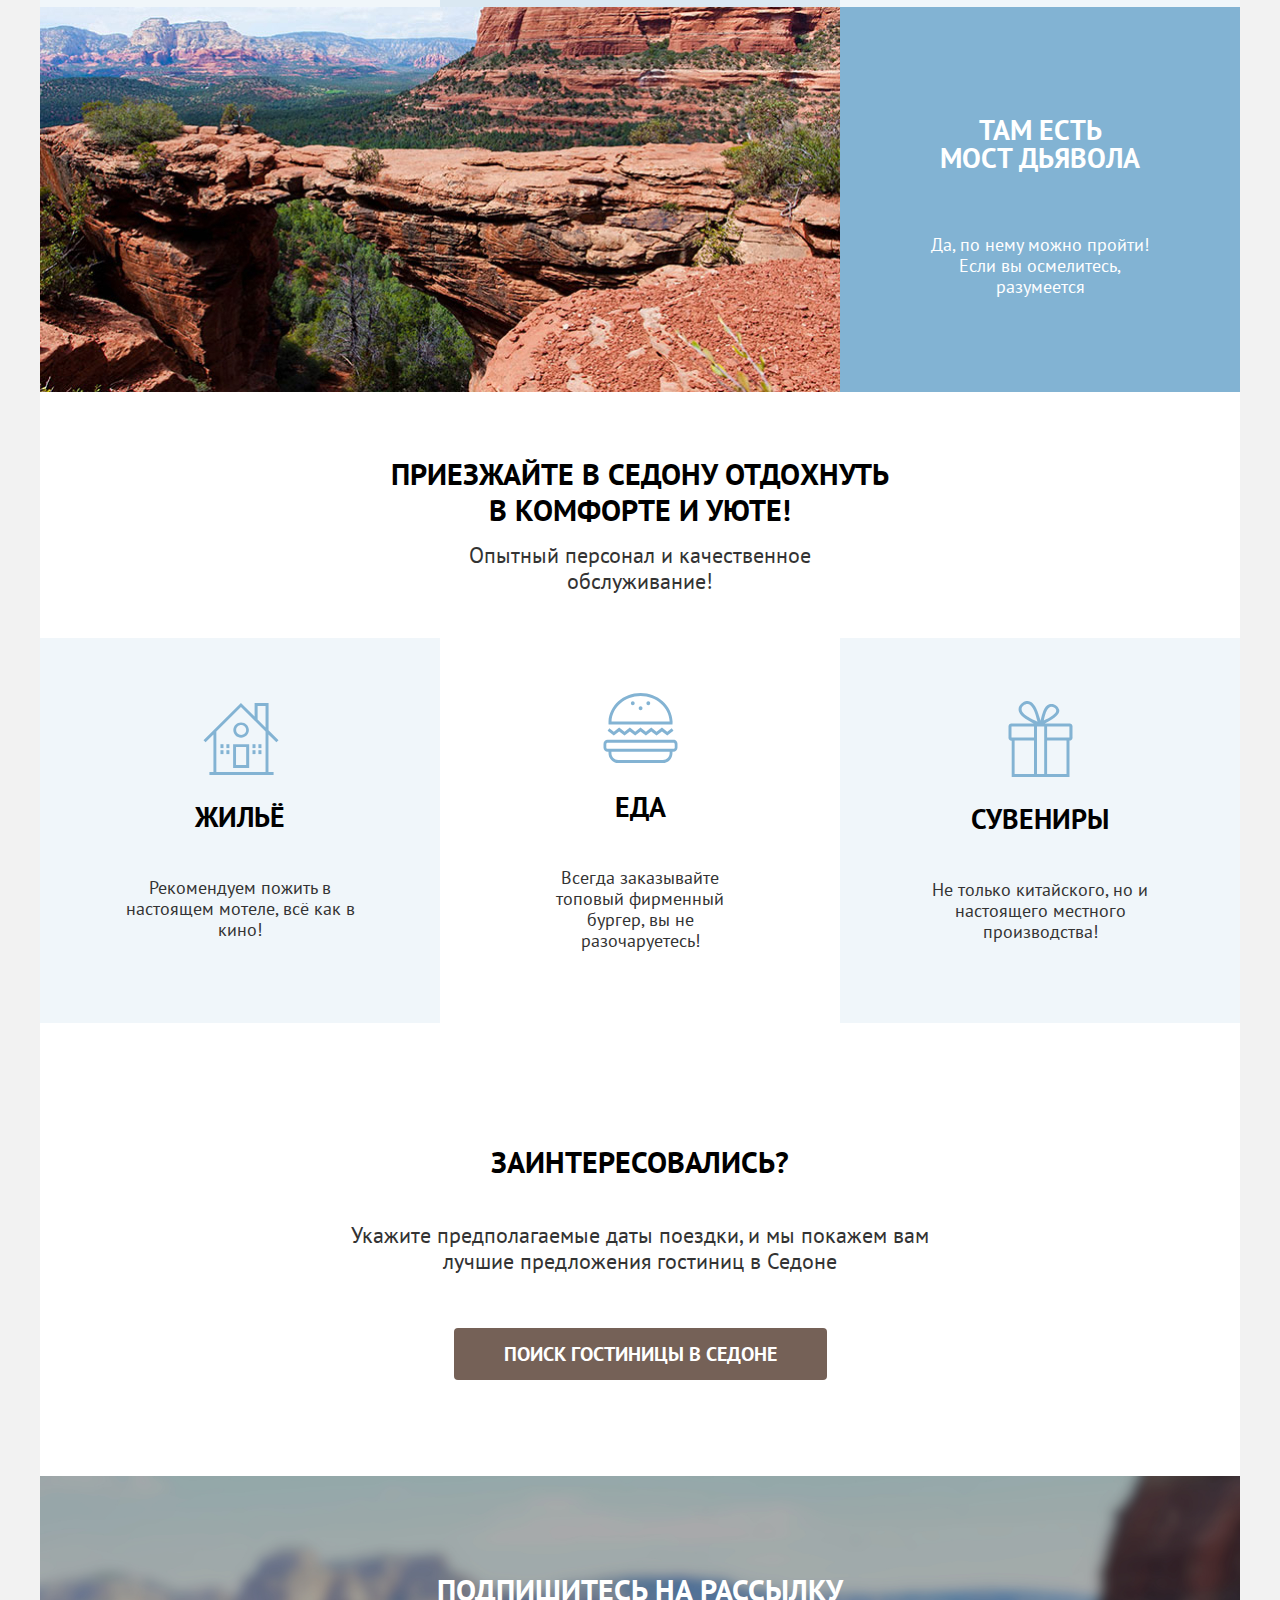
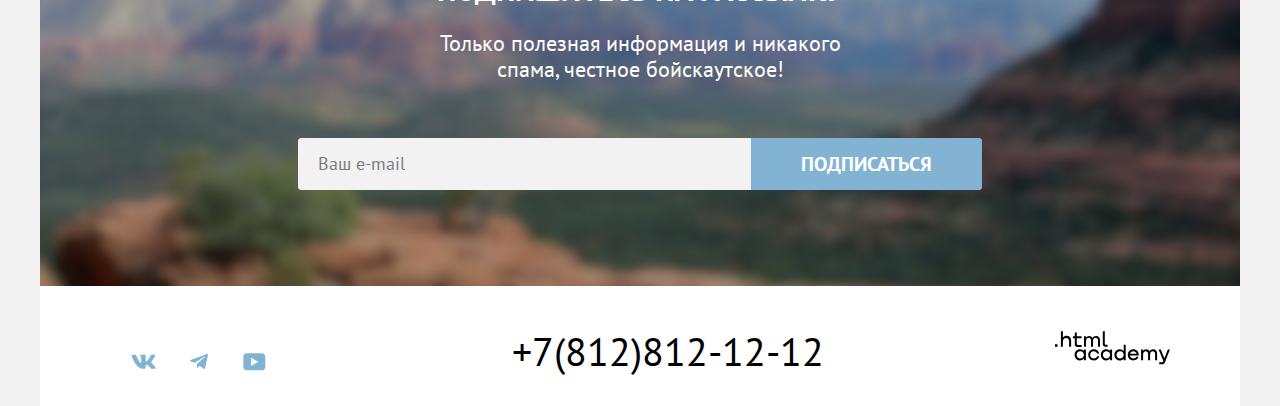
==== commit f0f7ace8: "попытка 2" ====
--- a/index.html
+++ b/index.html
@@ -46,110 +46,85 @@
       </header>
       <main class="main-container main-inner">
         <section class="hero">
+          <h1 class="visually-hidden">Седона</h1>
           <img src ="images/images/welcome.svg" width="458" height="352" alt="welcome">
         </section>
         <section class="advantages">
          <div class="welcome">
-          <p class="advantages-description heading-m">
-            Седона-небольшой городок в Аризоне,заслуживающий большего!
-          </p>
-          <p class="description-advantages heading-s">
-            Рассмотрим причины,по которым Седона круче,чем Гранд-Каньон!
-          </p>
+          <p class="advantages-description heading-m">Седона-небольшой городок в Аризоне, заслуживающий большего!</p>
+          <p class="description-advantages heading-s">Рассмотрим причины, по которым Седона круче, чем Гранд-Каньон!</p>
          </div>
           <ul class="advantages-list">
             <li class="advantages-item advantages-item--picture">
               <div class="advantages-item-text">
               <h3 class="advantages-title">Настоящий городок</h3>
-              <p class="advantages-description description text-m">
-                Седона-не атракцион для туристов,там течёт своя жизнь
-              </p>
+              <p class="advantages-description advantages-description-color">Седона-не атракцион для туристов, там течёт своя жизнь</p>
             </div>
               <img src="images/images/photo-1.jpg" width="800" height="385" alt="Вид на здания города">
             </li>
             <li class="advantages-item">
               <div class="advantages-item-text">
               <h3 class="advantages-title">Небольшая площадь</h3>
-              <p class="advantages-description description text-m">
-                Все достопримечательности находятся очень близко
-              </p>
+              <p class="advantages-description description text-m">Все достопримечательности находятся очень близко</p>
             </div>
             </li>
             <div class="advantages-item-color">
             <li class="advantages-item">
               <div class="advantages-item-text">
               <h3 class="advantages-title">Красивая дорога</h3>
-              <p class="advantages-description description text-m">
-                Ехать в Седону из Лас-Вегаса совсем не скучно!
+              <p class="advantages-description description text-m">Ехать в Седону из Лас-Вегаса совсем не скучно!</p>
+              </div>
+              </div>
+            </li>
+            <li class="advantages-item">
+              <div class="advantages-item-text">
+              <h3 class="advantages-title">Мало туристов</h3>
+              <p class="advantages-description description text-m">Большинство едет в Гранд-Каньон и толпится там</p>
+              </div>
+            </li>
+            <li class="advantages-item advantages-item--position">
+              <div class="advantages-item-text ">
+              <h3 class="advantages-title">Там есть мост дьявола</h3>
+              <p class="advantages-description advantages-description-color">
+                Да, по нему можно пройти!Если вы осмелитесь, разумеется
               </p>
               </div>
-              </div>
-            </li>
-            <li class="advantages-item">
-              <div class="advantages-item-text">
-              <h3 class="advantages-title">Мало туристов</h3>
-              <p class="advantages-description description text-m">
-                Большинство едет в Гранд-Каньон и толпится там
-              </p>
-              </div>
-            </li>
-            <li class="advantages-item advantages-item--picture">
-              <div class="advantages-item-text">
-              <h3 class="advantages-title">Там есть мост дьявола</h3>
-              <p class="advantages-description description text-m">
-                Да,по нему можно пройти!Если вы осмелитесь,разумеется
-              </p>
-              </div>
               <img src="images/images/photo-2.jpg" width="800" height="385" alt="Вид на каньон в Седоне">
             </li>
+            </div>
           </ul>
         </section>
         <section class="services">
           <div class="welcome2-container">
-          <p class="welcome-advantages">
-            Приезжайте в Седону отдохнуть в комфорте и уюте!
-          </p>
-          <p class="advantages-welcome">
-            Опытный персонал и качественное обслуживание!
-          </p>
+          <p class="welcome-advantages">Приезжайте в Седону отдохнуть в комфорте и уюте!</p>
+          <p class="advantages-welcome">Опытный персонал и качественное обслуживание!</p>
           </div>
           <ul class="services-list">
             <li class="service-item service-item--primary">
               <img src="images/img_icon/housing-icon.svg" width="77" height="72" alt="Жильё">
               <h3 class="service-title">Жильё</h3>
-              <p class="service-description description text-m">
-                Рекомендуем пожить в настоящем мотеле,всё как в кино!
-              </p>
+              <p class="service-description description text-m">Рекомендуем пожить в настоящем мотеле, всё как в кино!</p>
             </li>
             <li class="service-item">
               <img src="images/img_icon/food-icon.svg" width="76" height="72" alt="Еда">
               <h3 class="service-title">Еда</h3>
-              <p class="service-description description text-m">
-                Всегда заказывайте топовый фирменный бургер,вы не разочаруетесь!
-              </p>
+              <p class="service-description description text-m">Всегда заказывайте топовый фирменный бургер, вы не разочаруетесь!</p>
             </li>
             <li class="service-item service-item--primary">
               <img src="images/img_icon/souvenirs-icon.svg" width="76" height="76" alt="Сувениры">
               <h3 class="service-title">Сувениры</h3>
-              <p class="service-description description text-m">
-                Не только китайского,но и местного производства!
-              </p>
+              <p class="service-description description text-m">Не только китайского, но и настоящего местного производства!</p>
             </li>
           </ul>
         </section>
         <section class="search">
           <h2 class="search-title">Заинтересовались?</h2>
-          <p class="search-description">
-            Укажите предполагаемые даты поездки,и мы покажем вам лучшие
-            предложения гостиниц в Седоне
-          </p>
+          <p class="search-description">Укажите предполагаемые даты поездки, и мы покажем вам лучшие предложения гостиниц в Седоне</p>
           <a href="catalog.html" class="registration">Поиск гостиницы в Седоне</a>
         </section>
         <section class="newsletter">
           <h2 class="newsletter-title">Подпишитесь на рассылку</h2>
-          <p class="newsletter-description">
-            Только полезная информация и никакого спама,честное бойскаутское!
-          </p>
+          <p class="newsletter-description">Только полезная информация и никакого спама, честное бойскаутское!</p>
           <form class="newsletter-form" action="https://echo.htmlacademy.ru/" method="post">
               <input class="field" placeholder="Ваш e-mail" type="email" name="newsletter-email" id="newsletter-email"
                 required>
@@ -162,14 +137,14 @@
             <li class="footer-social-item">
               <a class="footer-social-link" href="#"><span class="visually-hidden">Вконтакте</span>
                 <svg class="connection" width="48" height="41" viewBox="0 0 48 41" fill="none" xmlns="http://www.w3.org/2000/svg">
-                  <path fill-rule="evenodd" clip-rule="evenodd" d="M35.1164 14.8044C35.2824 14.2584 35.1164 13.8564 34.3214 13.8564H31.6964C31.0284 13.8564 30.7204 14.2034 30.5534 14.5864C30.5534 14.5864 29.2184 17.7824 27.3274 19.8584C26.7154 20.4604 26.4374 20.6514 26.1034 20.6514C25.9364 20.6514 25.6854 20.4604 25.6854 19.9134V14.8044C25.6854 14.1484 25.5014 13.8564 24.9454 13.8564H20.8174C20.4004 13.8564 20.1494 14.1604 20.1494 14.4494C20.1494 15.0704 21.0954 15.2144 21.1924 16.9624V20.7604C21.1924 21.5934 21.0394 21.7444 20.7054 21.7444C19.8154 21.7444 17.6504 18.5334 16.3654 14.8594C16.1164 14.1444 15.8644 13.8564 15.1934 13.8564H12.5664C11.8164 13.8564 11.6664 14.2034 11.6664 14.5864C11.6664 15.2684 12.5564 18.6564 15.8114 23.1374C17.9814 26.1974 21.0364 27.8564 23.8194 27.8564C25.4884 27.8564 25.6944 27.4884 25.6944 26.8534V24.5404C25.6944 23.8034 25.8524 23.6564 26.3814 23.6564C26.7714 23.6564 27.4384 23.8484 28.9964 25.3234C30.7764 27.0724 31.0694 27.8564 32.0714 27.8564H34.6964C35.4464 27.8564 35.8224 27.4884 35.6064 26.7604C35.3684 26.0364 34.5184 24.9854 33.3914 23.7384C32.7794 23.0284 31.8614 22.2634 31.5824 21.8804C31.1934 21.3894 31.3044 21.1704 31.5824 20.7334C31.5824 20.7334 34.7824 16.3074 35.1154 14.8044H35.1164Z" fill="#83B3D3"/>
+                  <path fill-rule="evenodd" clip-rule="evenodd" d="M35.1164 14.8044C35.2824 14.2584 35.1164 13.8564 34.3214 13.8564H31.6964C31.0284 13.8564 30.7204 14.2034 30.5534 14.5864C30.5534 14.5864 29.2184 17.7824 27.3274 19.8584C26.7154 20.4604 26.4374 20.6514 26.1034 20.6514C25.9364 20.6514 25.6854 20.4604 25.6854 19.9134V14.8044C25.6854 14.1484 25.5014 13.8564 24.9454 13.8564H20.8174C20.4004 13.8564 20.1494 14.1604 20.1494 14.4494C20.1494 15.0704 21.0954 15.2144 21.1924 16.9624V20.7604C21.1924 21.5934 21.0394 21.7444 20.7054 21.7444C19.8154 21.7444 17.6504 18.5334 16.3654 14.8594C16.1164 14.1444 15.8644 13.8564 15.1934 13.8564H12.5664C11.8164 13.8564 11.6664 14.2034 11.6664 14.5864C11.6664 15.2684 12.5564 18.6564 15.8114 23.1374C17.9814 26.1974 21.0364 27.8564 23.8194 27.8564C25.4884 27.8564 25.6944 27.4884 25.6944 26.8534V24.5404C25.6944 23.8034 25.8524 23.6564 26.3814 23.6564C26.7714 23.6564 27.4384 23.8484 28.9964 25.3234C30.7764 27.0724 31.0694 27.8564 32.0714 27.8564H34.6964C35.4464 27.8564 35.8224 27.4884 35.6064 26.7604C35.3684 26.0364 34.5184 24.9854 33.3914 23.7384C32.7794 23.0284 31.8614 22.2634 31.5824 21.8804C31.1934 21.3894 31.3044 21.1704 31.5824 20.7334C31.5824 20.7334 34.7824 16.3074 35.1154 14.8044H35.1164Z"/>
                   </svg>
               </a>
             </li>
             <li class="footer-social-item">
               <a class="footer-social-link" href="#"><span class="visually-hidden">Телеграм</span>
                 <svg class="connection" width="48" height="41" viewBox="0 0 48 41" fill="none" xmlns="http://www.w3.org/2000/svg">
-                  <path d="M31.785 12.9557L15.8405 19.1042C14.7523 19.5413 14.7586 20.1483 15.6408 20.419L19.7344 21.696L29.2058 15.7201C29.6537 15.4477 30.0629 15.5942 29.7265 15.8928L22.0528 22.8183H22.051L22.0528 22.8192L21.7705 27.0387C22.1841 27.0387 22.3667 26.8489 22.5987 26.625L24.5871 24.6915L28.7229 27.7464C29.4855 28.1664 30.0332 27.9506 30.2229 27.0405L32.9379 14.2453C33.2158 13.1311 32.5126 12.6266 31.785 12.9557Z" fill="#83B3D3"/>
+                  <path d="M31.785 12.9557L15.8405 19.1042C14.7523 19.5413 14.7586 20.1483 15.6408 20.419L19.7344 21.696L29.2058 15.7201C29.6537 15.4477 30.0629 15.5942 29.7265 15.8928L22.0528 22.8183H22.051L22.0528 22.8192L21.7705 27.0387C22.1841 27.0387 22.3667 26.8489 22.5987 26.625L24.5871 24.6915L28.7229 27.7464C29.4855 28.1664 30.0332 27.9506 30.2229 27.0405L32.9379 14.2453C33.2158 13.1311 32.5126 12.6266 31.785 12.9557Z"/>
                   </svg>
               </a>
             </li>
@@ -177,14 +152,28 @@
               <a class="footer-social-link" href="#">
             <span class="visually-hidden">Youtube</span>
             <svg class="connection" width="48" height="41" viewBox="0 0 48 41" fill="none" xmlns="http://www.w3.org/2000/svg">
-              <path d="M31.9402 12.3564H16.5074C14.6467 12.3564 13.3333 13.9502 13.3333 15.7564V25.8502C13.3333 27.7627 14.6467 29.3564 16.5074 29.3564H32.1591C33.8009 29.3564 35.3333 27.7627 35.3333 25.9564V15.7564C35.1143 13.9502 33.8009 12.3564 31.9402 12.3564ZM20.9949 24.8939V16.8189L28.3283 20.8564L20.9949 24.8939Z" fill="#83B3D3"/>
+              <path d="M31.9402 12.3564H16.5074C14.6467 12.3564 13.3333 13.9502 13.3333 15.7564V25.8502C13.3333 27.7627 14.6467 29.3564 16.5074 29.3564H32.1591C33.8009 29.3564 35.3333 27.7627 35.3333 25.9564V15.7564C35.1143 13.9502 33.8009 12.3564 31.9402 12.3564ZM20.9949 24.8939V16.8189L28.3283 20.8564L20.9949 24.8939Z"/>
               </svg>
             </a>
             </li>
           </ul>
           <a class="footer-contacts-adress-phone" href="tel:+7(812)812-12-12">+7(812)812-12-12</a>
-          <a class="about-creators" href="tphts://htmlacademy.ru/"><img src="images/images/logo-htmlacademy.svg"
-              width="115" height="33" alt="Логотип HTML Academy"></a>
+          <a class="about-creators" href="tphts://htmlacademy.ru/">
+            <svg class="logo-footer" width="115" height="34" viewBox="0 0 115 34" fill="none" xmlns="http://www.w3.org/2000/svg">
+              <path d="M0 13.2564V15.8564H2.5V13.2564H0Z"/>
+              <path d="M11.6 4.85645C10 4.85645 8.8 5.55645 8 6.55645H7.9V0.356445H5.9V15.8564H7.9V10.5564C7.9 8.45645 9.2 6.95645 11.2 6.95645C13 6.95645 14.1 8.35645 14.1 10.1564V15.8564H16.1V9.75644C16.2 6.75644 14.3 4.85645 11.6 4.85645Z"/>
+              <path d="M26.6 5.15645H21.8V1.45645H19.8V5.25645H17.9V7.25645H19.8V13.2564C19.8 14.9564 20.8 15.9564 22.5 15.9564H26.6V13.9564H22.9C22.2 13.9564 21.8 13.5564 21.8 12.8564V7.15645H26.6V5.15645Z"/>
+              <path d="M41.1 4.95645C39.5 4.95645 38.2 5.75644 37.6 7.05645H37.5C36.9 5.85645 35.7 4.95645 34.1 4.95645C32.7 4.95645 31.6 5.75645 31 6.75645H30.9V5.15645H29V15.7564H31V10.3564C31 8.35645 32 6.85645 33.6 6.85645C35.1 6.85645 36 7.85645 36 9.45645V15.7564H38V10.1564C38 7.75645 39.4 6.85645 40.6 6.85645C42.1 6.85645 43 7.85645 43 9.45645V15.7564H45V9.25644C45.1 6.75644 43.6 4.95645 41.1 4.95645Z"/>
+              <path d="M47.8 13.0564C47.8 14.7564 48.8 15.7564 50.6 15.7564H52.6V13.7564H50.9C50.2 13.7564 49.8 13.3564 49.8 12.6564V0.356445H47.8V13.0564Z"/>
+              <path d="M28.9 20.0564C28 18.9564 26.7 18.2564 25 18.2564C21.9 18.2564 19.6 20.5564 19.6 23.8564C19.6 27.1564 21.9 29.4564 25 29.4564C26.8 29.4564 28 28.6564 28.8 27.5564H28.9V29.1564H30.9V18.5564H28.9V20.0564ZM25.3 27.4564C23.1 27.4564 21.7 25.8564 21.7 23.8564C21.7 21.8564 23.1 20.2564 25.3 20.2564C27.5 20.2564 28.9 21.8564 28.9 23.8564C28.9 25.7564 27.5 27.4564 25.3 27.4564Z"/>
+              <path d="M44.2 22.3564C43.7 19.9564 41.6 18.2564 38.8 18.2564C35.4 18.2564 33.2 20.7564 33.2 23.8564C33.2 26.9564 35.4 29.4564 38.8 29.4564C41.6 29.4564 43.7 27.6564 44.2 25.2564H42.1C41.7 26.5564 40.4 27.5564 38.8 27.5564C36.6 27.5564 35.2 25.9564 35.2 23.9564C35.2 21.9564 36.6 20.3564 38.8 20.3564C40.4 20.3564 41.6 21.3564 42.1 22.5564H44.2V22.3564Z"/>
+              <path d="M55.1 20.0564C54.2 18.9564 52.9 18.2564 51.2 18.2564C48.1 18.2564 45.8 20.5564 45.8 23.8564C45.8 27.1564 48.1 29.4564 51.2 29.4564C53 29.4564 54.2 28.6564 55 27.5564H55.1V29.1564H57.1V18.5564H55.1V20.0564ZM51.5 27.4564C49.3 27.4564 47.9 25.8564 47.9 23.8564C47.9 21.8564 49.3 20.2564 51.5 20.2564C53.7 20.2564 55.1 21.8564 55.1 23.8564C55.1 25.7564 53.6 27.4564 51.5 27.4564Z"/>
+              <path d="M68.7 20.1564C67.8 19.0564 66.5 18.2564 64.8 18.2564C61.7 18.2564 59.4 20.5564 59.4 23.8564C59.4 27.1564 61.6 29.4564 64.8 29.4564C66.5 29.4564 67.8 28.6564 68.6 27.6564H68.7V29.1564H70.7V13.7564H68.7V20.1564ZM65.1 27.4564C62.9 27.4564 61.5 25.8564 61.5 23.8564C61.5 21.8564 62.9 20.2564 65.1 20.2564C67.3 20.2564 68.7 21.8564 68.7 23.8564C68.6 25.8564 67.2 27.4564 65.1 27.4564Z"/>
+              <path d="M78.3 18.2564C75 18.2564 72.8 20.7564 72.8 23.8564C72.8 26.8564 74.9 29.4564 78.3 29.4564C80.8 29.4564 82.8 28.1564 83.5 25.8564H81.4C80.9 26.8564 79.8 27.4564 78.4 27.4564C76.5 27.4564 75.1 26.1564 75 24.5564H83.8C84 20.9564 81.8 18.2564 78.3 18.2564ZM78.3 20.1564C80 20.1564 81.3 21.1564 81.6 22.7564H75.1C75.4 21.2564 76.6 20.1564 78.3 20.1564Z"/>
+              <path d="M98.2 18.2564C96.6 18.2564 95.3 19.0564 94.6 20.2564H94.5C93.9 19.0564 92.7 18.2564 91.1 18.2564C89.7 18.2564 88.6 18.9564 88 20.0564V18.5564H86.1V29.1564H88.1V23.7564C88.1 21.7564 89.1 20.3564 90.7 20.2564C92.2 20.2564 93.1 21.2564 93.1 22.8564V29.1564H95.1V23.5564C95.1 21.1564 96.5 20.2564 97.7 20.2564C99.2 20.2564 100.1 21.2564 100.1 22.8564V29.1564H102.1V22.6564C102.2 20.0564 100.7 18.2564 98.2 18.2564Z"/>
+              <path d="M109.4 27.3564L105.8 18.4564H103.6L108.4 30.0564C108.1 30.9564 107.7 31.2564 106.7 31.2564H104.2V33.2564H106.7C108.5 33.2564 109.5 32.4564 110.2 30.6564L114.9 18.4564H112.8L109.4 27.3564Z"/>
+              </svg>
+          </a>
       </footer>
     </div>
   <div class="modal-container modal-container-close">
@@ -194,7 +183,7 @@
       </button>
       <section class="modal-content">
         <h2 class="modal-title">Поиск гостиницы в Седоне</h2>
-        <form class="modal-form" action="https://echo.htmlacademy.ru/" method="post"></form>
+        <form class="modal-form" action="https://echo.htmlacademy.ru/" method="post">
         <ul class="modal-registration-list">
           <li class="modal-registration-item">
             <label class="modal-label" for="coming">Дата заезда:</label>
@@ -211,11 +200,13 @@
           <li class="amount-registration-item">
             <label class="modal-label" for="adults">Взрослые:</label>
             <div class="modal-amount-wrapper">
-              <button class="modal-amount-button button-minus" type="button"></button>
+              <button class="modal-amount-button button-minus" type="button">
               <span class="visually-hidden">убрать взрослого</span>
+              </button>
               <input class="modal-amount-input" type="number" value="2" min="0" max="50" required id="adults">
-              <button class="modal-amount-button button-plus" type="button"></button>
+              <button class="modal-amount-button button-plus" type="button">
               <span class="visually-hidden">добавить взрослого</span>
+              </button>
             </div>
           </li>
           <li class="amount-registration-item">
@@ -238,18 +229,20 @@
               </span>
             </label>
             <div class="modal-amount-wrapper">
-              <button class="modal-amount-button button-minus" type="button"></button>
+              <button class="modal-amount-button button-minus" type="button">
               <span class="visually-hidden">убрать ребенка</span>
+              </button>
               <input class="modal-amount-input" type="number" value="2" min="0" max="50" required id="children">
-              <button class="modal-amount-button button-plus" type="button"></button>
+              <button class="modal-amount-button button-plus" type="button">
               <span class="visually-hidden">добавить ребенка</span>
+              </button>
             </div>
           </li>
         </ul>
         <a class="button button-modal button-modal-find" href="#">
           Найти
-          <span class="visually-hidden">искать свободный номер</span>
         </a>
+      </form>
       </section>
     </div>
 
--- a/styles/style.css
+++ b/styles/style.css
@@ -29,19 +29,24 @@
   width: 1200px;
   margin: 0 auto;
   background-color: #ffffff;
-  box-shadow: 0 0 15px 0 #00000033;
 }
 
 body {
+  width:1280px;
+  left: 1170px;
+  padding: 0 40px 0 40px;
+  gap: 0;
   display: flex;
   flex-direction: column;
   min-height: 100%;
-  margin: 0;
+  margin: auto;
   font-family: "PT Sans", "Arial", sans-serif;
   font-size: 24px;
   line-height: 28px;
   color: #000000;
-  background-color: #f2f2f2;
+  background-color:#F2F2F2 ;
+  box-shadow: 0 0 15px 0 #00000033;
+
 }
 
 .visually-hidden {
@@ -83,7 +88,7 @@
 .navigation-list {
   display: flex;
   flex-wrap: wrap;
-  width: 500px;
+  min-width: 339px;
   margin: 3px;
   padding: 0;
   align-items: center;
@@ -92,20 +97,19 @@
 }
 
 .navigation-item {
-  margin-right: 32px;
+  margin-right: 22px;
   display: list-item;
   list-style: none;
 }
 
 .navigation-link{
   display: block;
-  padding: 16px 0 16px 0;
+  padding: 16px 5px 16px 5px;
 }
 
 .navigation-user {
   display: flex;
   align-items: center;
-  width: 310px;
   list-style: none;
   margin: 0;
   padding: 0;
@@ -130,12 +134,12 @@
 }
 
 .item-user-registration {
-  min-height: 41px;
+  min-height: 36px;
   display: flex;
   text-align: center;
   text-transform: uppercase;
   background-color: #756157;
-  width: 191px;
+  min-width: 160px;
   border: none;
   border-radius: 4px;
 }
@@ -165,14 +169,14 @@
   flex-grow: 1;
 }
 
-
 .hero {
+  flex-wrap: wrap;
   display: flex;
   flex-direction: column;
   justify-content: center;
   align-items: center;
   width: 1200px;
-  height: 485px;
+  min-height: 485px;
   background-image: url("../images/images/sedona-mountains.jpg");
   clip-path: polygon(0% 0%, 100% 0%, 100% 88.04%, 80% 94.06%, 80% 88.04%, 50% 100%, 20% 88.04%, 20% 94.06%, 0% 88.04%);
   background-size: cover;
@@ -200,13 +204,14 @@
 
 /*texts*/
 .text-m {
+  flex-wrap: wrap;
   font-size: 18px;
   line-height: 21px;
   font-weight: 400;
   text-align: center;
   width: 230px;
-  height: 42px;
-  ;
+  min-height: 42px;
+  color: #333333;
 }
 
 /*advantages*/
@@ -217,15 +222,15 @@
   justify-content: center;
   align-items: center;
   padding: 69px 0 69px 0;
-  height: 261px;
+  min-height: 261px;
   top: 485px;
-  gap: 25px;
 
 }
 
 .advantages-description {
   display: flex;
   min-height: 72px;
+  flex-wrap: wrap;
 }
 
 .description-advantages {
@@ -233,7 +238,7 @@
   text-align: center;
   font-weight: 400;
   color: #333333;
-  height: 26px;
+  min-height: 26px;
   margin: 0;
 }
 
@@ -246,7 +251,7 @@
 }
 
 .advantages-item-color {
-  background: #83B3D333;
+  background-color: #83B3D333;
 }
 
 .advantages-item {
@@ -254,7 +259,7 @@
   flex-direction: column;
   align-items: center;
   justify-content: center;
-  width: 400px;
+  min-width: 400px;
   height: 385px;
   background-color: #83b3d31f;
   flex-wrap: wrap;
@@ -270,6 +275,26 @@
   width: 100%;
   color: #ffffff;
   background-color: #82b3d3;
+}
+
+.advantages-item--position{
+  flex-direction: row-reverse;
+  width: 100%;
+  color: #ffffff;
+  background-color: #82b3d3;
+}
+
+.advantages-description-color{
+  font-size: 18px;
+  line-height: 21px;
+  font-weight: 400;
+  text-align: center;
+  width: 230px;
+  height: 42px;
+}
+
+.advantages-item-text-position{
+  flex-direction: row-reverse;
 }
 
 .advantages-title {
@@ -289,16 +314,14 @@
 
 /*services*/
 .welcome2-container {
-  display: flex;
-  flex-wrap: wrap;
-  justify-content: center;
-  align-items: center;
-  padding: 50px 0;
   height: 246px;
+  align-items: center;
+  padding: 64px 0 64px 0;
+  gap: 20px;
 }
 
 .welcome-advantages {
-  width: 800px;
+  width: 505px;
   height: 72px;
   margin: 0 auto;
   margin-bottom: 14px;
@@ -310,15 +333,19 @@
 }
 
 .advantages-welcome {
+  width: 490px;
+  height: 26px;
   font-size: 22px;
   line-height: 26px;
-  text-align: center;
-  margin: 0;
-  height: 26px;
-}
-
-.service {
-  height: 631px;
+  font-weight: 400;
+  text-align: center;
+  margin: auto;
+  color: #333333;
+}
+
+.services {
+  min-height: 631px;
+  background-color: #ffffff;
 }
 
 .services-list {
@@ -327,17 +354,21 @@
   grid-template-rows: 385px;
   text-align: center;
   list-style: none;
-  margin: 0;
+  margin: auto;
   padding: 0;
+  width: 1200px;
 }
 
 .service-item {
+  flex-wrap: wrap;
   display: flex;
   flex-direction: column;
   align-items: center;
   justify-content: center;
   padding: 20px 85px;
-  width: 400px;
+  max-width: 400px;
+  min-height: 385px;
+  border-color: #ffffff;
 }
 
 .service-title {
@@ -358,15 +389,20 @@
 
 .service-item--primary {
   background-color: #83b3d31f;
+  width: 400px;
 }
 
 /*search*/
 .search {
   display: flex;
+  width: 1200px;
+  margin: auto;
   flex-direction: column;
   align-items: center;
   justify-content: center;
   padding: 96px 304px;
+  background-color: #FFFFFF;
+
 }
 
 .search-title {
@@ -416,11 +452,14 @@
 
 .newsletter {
   display: flex;
+  flex-wrap: wrap;
   flex-direction: column;
   align-items: center;
   justify-content: center;
+  width: 1200px;
+  margin: auto;
   padding: 96px 70px;
-  background-image: url(../images/images/footer.jpg);
+  background-image: url("../images/images/footer.jpg");
   background-size: 100% auto;
   background-color: blue;
   background-repeat: no-repeat;
@@ -453,6 +492,7 @@
   grid-template-columns: 1fr auto;
   height: 52px;
   width: 684px;
+  border-radius: 4px;
 }
 
 .newsletter-adress {
@@ -474,6 +514,7 @@
 
 
 ::placeholder {
+  font-family: PT Sans;
   font-size: 18px;
   font-weight: 400;
   line-height: 24px;
@@ -497,9 +538,10 @@
 }
 
 .button-newsletter {
+  font-family: PT Sans;
   padding: 8px 50px;
   min-height: 52px;
-  border-radius: 0%;
+  border-radius: 0 4px 4px 0;
   border-bottom-right-radius: 4px;
   border-top-right-radius: 4px;
   text-transform: uppercase;
@@ -526,11 +568,13 @@
 
 .footer-contacts {
   display: flex;
-  width: 1200;
+  width: 1200px;
+  margin: auto;
   min-height: 120px;
   padding: 40px 70px 30px 70px;
   justify-content: space-between;
   align-items: center;
+  background-color: #ffffff;
 }
 
 .footer-social-list {
@@ -556,6 +600,11 @@
 .footer-social-link:hover{
   color:#68A2CA ;
 }
+
+.connection{
+  fill: #83B3D3;
+}
+
 .connection:hover{
 fill: #68A2CA;
 }
@@ -577,8 +626,28 @@
   color: #000000;
 }
 
+.footer-contacts-adress-phone:hover{
+  color: #756157;
+}
+
+.footer-contacts-adress-phone:active{
+  color: #7561574D;
+}
+
 .about-creators {
   width: 114.9px;
+}
+
+.logo-footer{
+  fill: black;
+}
+
+.logo-footer:hover{
+  fill: #756157;
+}
+
+.logo-footer:active{
+  fill: #7561574D;
 }
 
 /*modal*/
@@ -701,7 +770,6 @@
 
 .clarification-error{
   color: #FF5757;
-
 }
 
 .modal-registration-people{
@@ -758,6 +826,7 @@
 .modal-amount-input{
  display: flex;
  justify-content: center;
+ font-family: PT Sans;
  align-items: center;
  font-weight: 700;
  font-size: 18px ;
@@ -767,7 +836,14 @@
  border-radius: 0;
  margin: 0;
  background-color: #F2F2F2;
- padding: 1px 3px;
+ color: #000000;
+ padding: 10px;
+}
+
+input[type="number"]::-webkit-outer-spin-button,
+input[type="number"]::-webkit-inner-spin-button {
+  -webkit-appearance: none;
+  margin: 0;
 }
 
 .tooltip{
@@ -844,12 +920,10 @@
 
 .button-modal:focus{
   background-color: #68A2CA;
-
 }
 
 .button-modal:active{
   color: #FFFFFF4D;
-
 }
 
 /*catalog-hotels*/
@@ -909,7 +983,7 @@
 
 .breadcrumbs-link-home {
   display: block;
-  padding: 1px;
+  padding: 6px;
 
 }
 
@@ -943,7 +1017,6 @@
   margin-top: 0;
 
 }
-
 
 .catalog-filter-title {
   margin-bottom: 32px;
@@ -982,6 +1055,11 @@
 .control-input[type="checkbox"]:checked
 + .control-mark {
 background-image: url(../images/img_icon/checkbox.svg);
+}
+
+.control-input[type="checkbox"]:disabled
++ .control-mark {
+opacity: .5;
 }
 
 .control-mark  {
@@ -1000,13 +1078,23 @@
   border-radius: 50%;
 }
 
-.control-input[type="radio"]:checked +
-.control-mark{
+.control-input[type="radio"]:checked
++.control-mark{
 background-image: url(../images/img_icon/radio.svg);
 background-position: 50%;
 }
 
+.control-input[type="radio"]:disabled
++.control-mark{
+  opacity: .5;
+}
+
+.range-slider{
+  margin-left: 63px;
+}
+
 .filter-price-input {
+  font-family: PT Sans;
   position: relative;
   width: 143px;
   height: 48px;
@@ -1015,7 +1103,9 @@
   font-weight: 700;
   line-height: 24px;
   border: none;
-  color: #333333;
+  color:#000000;
+  background-color: #F2F2F2;
+  border-radius: 0 4px 4px 0;
 }
 
 .filter-price-input-min {
@@ -1024,8 +1114,8 @@
 
 .span {
   position: absolute;
-  top: 1px;
-  right: 50px;
+  top: -1px;
+  right: 20px;
   color: #aaaaaa;
 }
 
@@ -1052,6 +1142,11 @@
   position: relative;
   font-size: 17px;
   line-height: 24px;
+}
+
+.range{
+  margin-top: -5px;
+  margin-left:8px;
 }
 
 .range_line-progress {
@@ -1120,22 +1215,23 @@
  color: #FFFFFF4D;
 }
 .button-reset {
+  font-family: PT Sans;
   font-size: 16px;
   font-weight: 700;
   line-height: 20px;
   text-align: center;
   background-color: transparent;
-  border: none;
-  padding: 8px 50px;
   color: #ffffff;
   text-transform: uppercase;
   min-height: 36px;
   max-width: 191px;
   cursor: pointer;
+  border-radius: 4px;
+  border: 3px solid transparent;
 }
 
 .button-reset:hover{
-  border: 3px solid #83B3D3
+  border: 3px solid #83B3D3;
 }
 
 .button-reset:active{
@@ -1159,19 +1255,20 @@
   font-size: 30px;
   font-weight: 700;
   line-height: 36px;
-  text-align: center;
+  text-align: left;
   text-transform: uppercase;
   margin: 0;
 }
 
 .select-control {
   display: flex;
-  align-items: center;
+  align-items: left;
   width: 292px;
   height: 52px;
   border-radius: 4px;
   border: 2px solid #e5e5e5;
   padding: 14px 20px;
+  font-family: PT Sans;
   font-size: 18px;
   font-weight: 400;
   line-height: 21px;
@@ -1207,6 +1304,14 @@
   margin-right: 8px;
 }
 
+.view:focus{
+ border: 2px solid #000000;
+}
+
+view:active{
+  border: 2px solid #000000;
+}
+
 .hotels {
   display: grid;
   grid-template-columns: repeat(3, 340px);
@@ -1233,6 +1338,8 @@
   margin-top: 0;
   margin-bottom: 0;
   font-weight: 700;
+  font-size: 24px;
+  line-height: 28px;
   text-align: left;
   grid-column: 2 span;
 
@@ -1367,7 +1474,7 @@
 
 .pagination-item {
   margin-right: 8px;
-  border-radius: 4px
+  border-radius: 4px;
 
 }
 
@@ -1384,14 +1491,18 @@
   text-align: center;
   background-color: #82b3d3;
   color: #ffffff;
+  border: 3px solid transparent;
 }
 
 .pagination-link:hover{
-  border: 1px solid #82B3D3
+  border: 1px solid #82B3D3;
+  background-color: #68A2CA;
+
 }
 
 .navigation-link:active{
  color:#FFFFFF4D;
+ background-color: #82B3D3;
 }
 
 .pagination-link-first{
@@ -1400,11 +1511,20 @@
 
 }
 
+.pagination-link-first:hover{
+  color: #000000;
+  background-color: #F2F2F2;
+}
+
 .pagination-link-ellipses{
   background-color: #FFFFFF;
   color: #000000;
   font-weight: 400;
-
+}
+
+.pagination-link-ellipses:hover{
+  background-color: #FFFFFF;
+  color: #000000;
 }
 
 .newsletter-catalog {
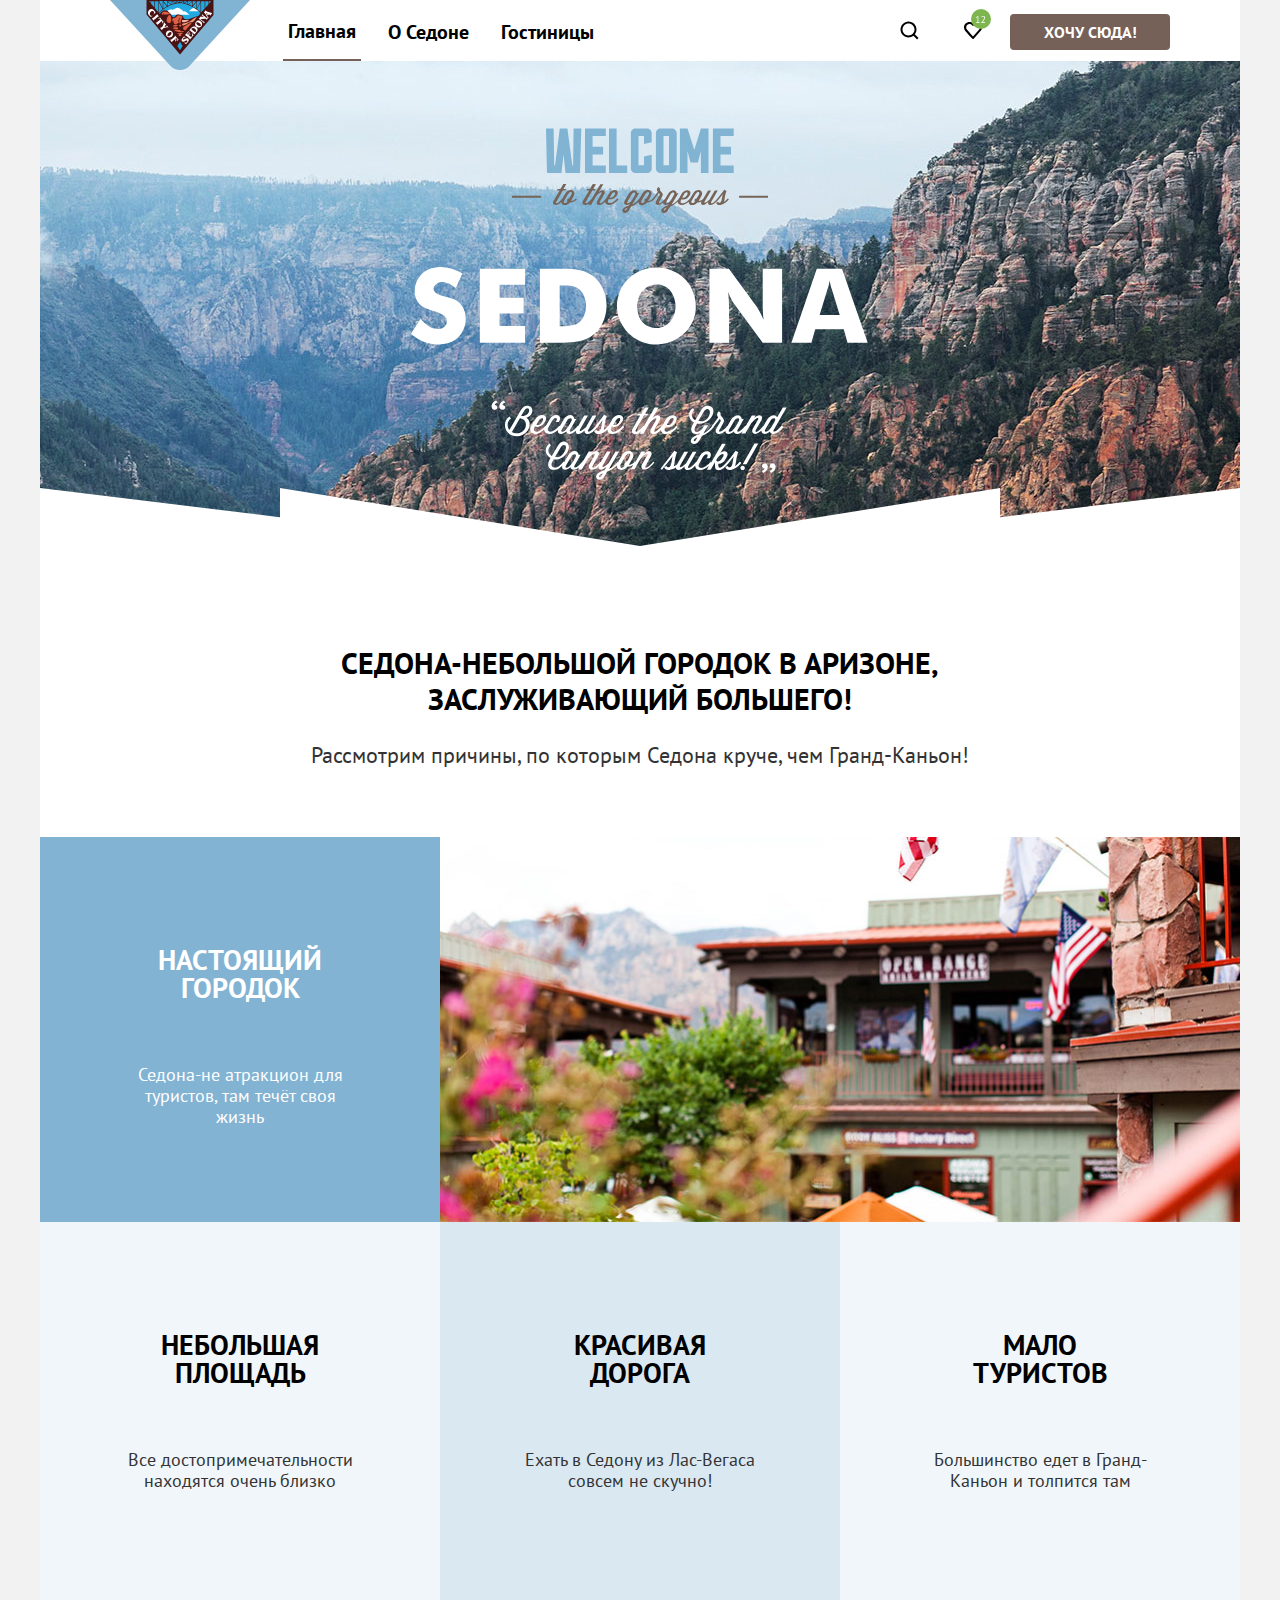
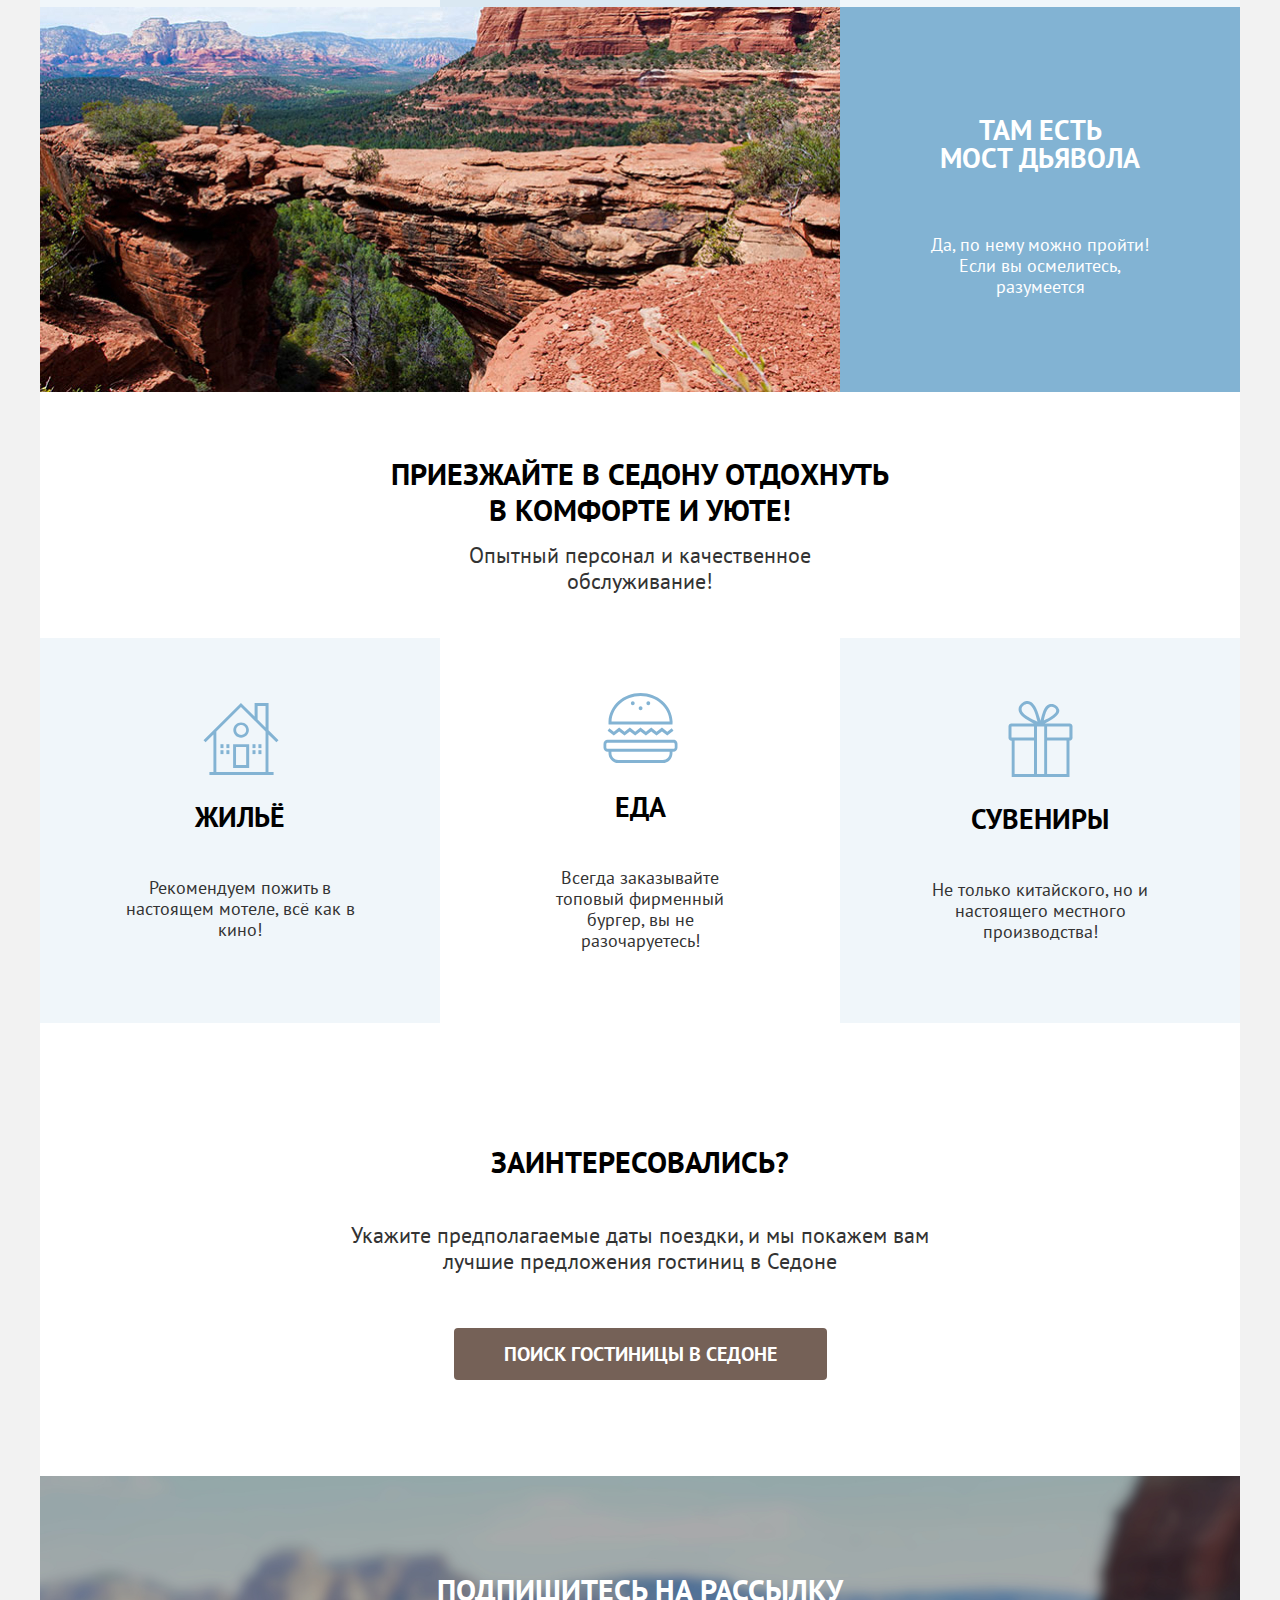
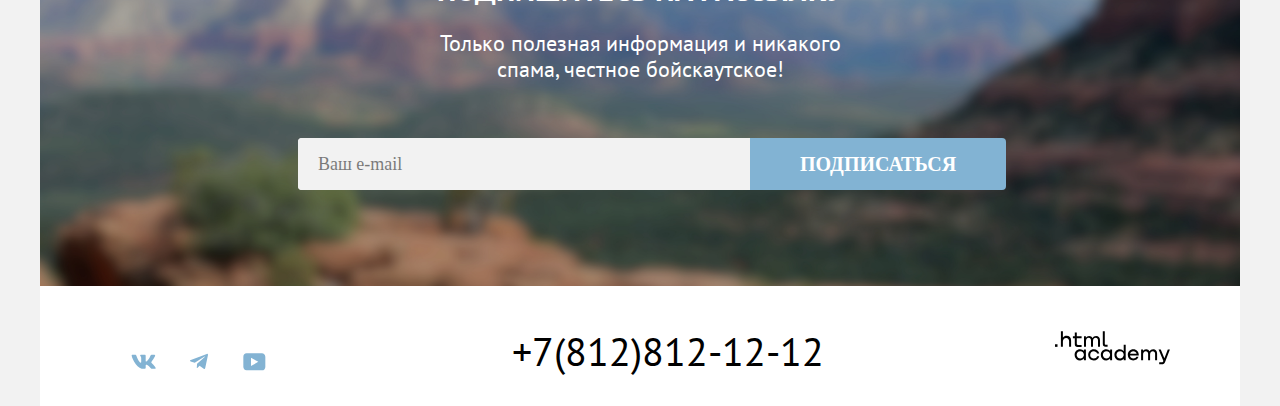
==== commit 569ab414: "Попытка 2" ====
--- a/index.html
+++ b/index.html
@@ -9,7 +9,6 @@
   </head>
 
   <body>
-    <h1 class="visually-hidden"> Сайт города Седона</h1>
     <div class="container">
       <header class="page-header">
         <a class="nav-logo">
--- a/styles/style.css
+++ b/styles/style.css
@@ -514,7 +514,7 @@
 
 
 ::placeholder {
-  font-family: PT Sans;
+  font-family: PT Sans sans-serif;
   font-size: 18px;
   font-weight: 400;
   line-height: 24px;
@@ -538,7 +538,7 @@
 }
 
 .button-newsletter {
-  font-family: PT Sans;
+  font-family: PT Sans sans-serif;
   padding: 8px 50px;
   min-height: 52px;
   border-radius: 0 4px 4px 0;
@@ -826,7 +826,7 @@
 .modal-amount-input{
  display: flex;
  justify-content: center;
- font-family: PT Sans;
+ font-family: PT Sans sans-serif;
  align-items: center;
  font-weight: 700;
  font-size: 18px ;
@@ -1094,7 +1094,7 @@
 }
 
 .filter-price-input {
-  font-family: PT Sans;
+  font-family: PT Sans sans-serif;
   position: relative;
   width: 143px;
   height: 48px;
@@ -1215,7 +1215,7 @@
  color: #FFFFFF4D;
 }
 .button-reset {
-  font-family: PT Sans;
+  font-family: PT Sans sans-serif;
   font-size: 16px;
   font-weight: 700;
   line-height: 20px;
@@ -1268,7 +1268,7 @@
   border-radius: 4px;
   border: 2px solid #e5e5e5;
   padding: 14px 20px;
-  font-family: PT Sans;
+  font-family: PT Sans sans-serif;
   font-size: 18px;
   font-weight: 400;
   line-height: 21px;
